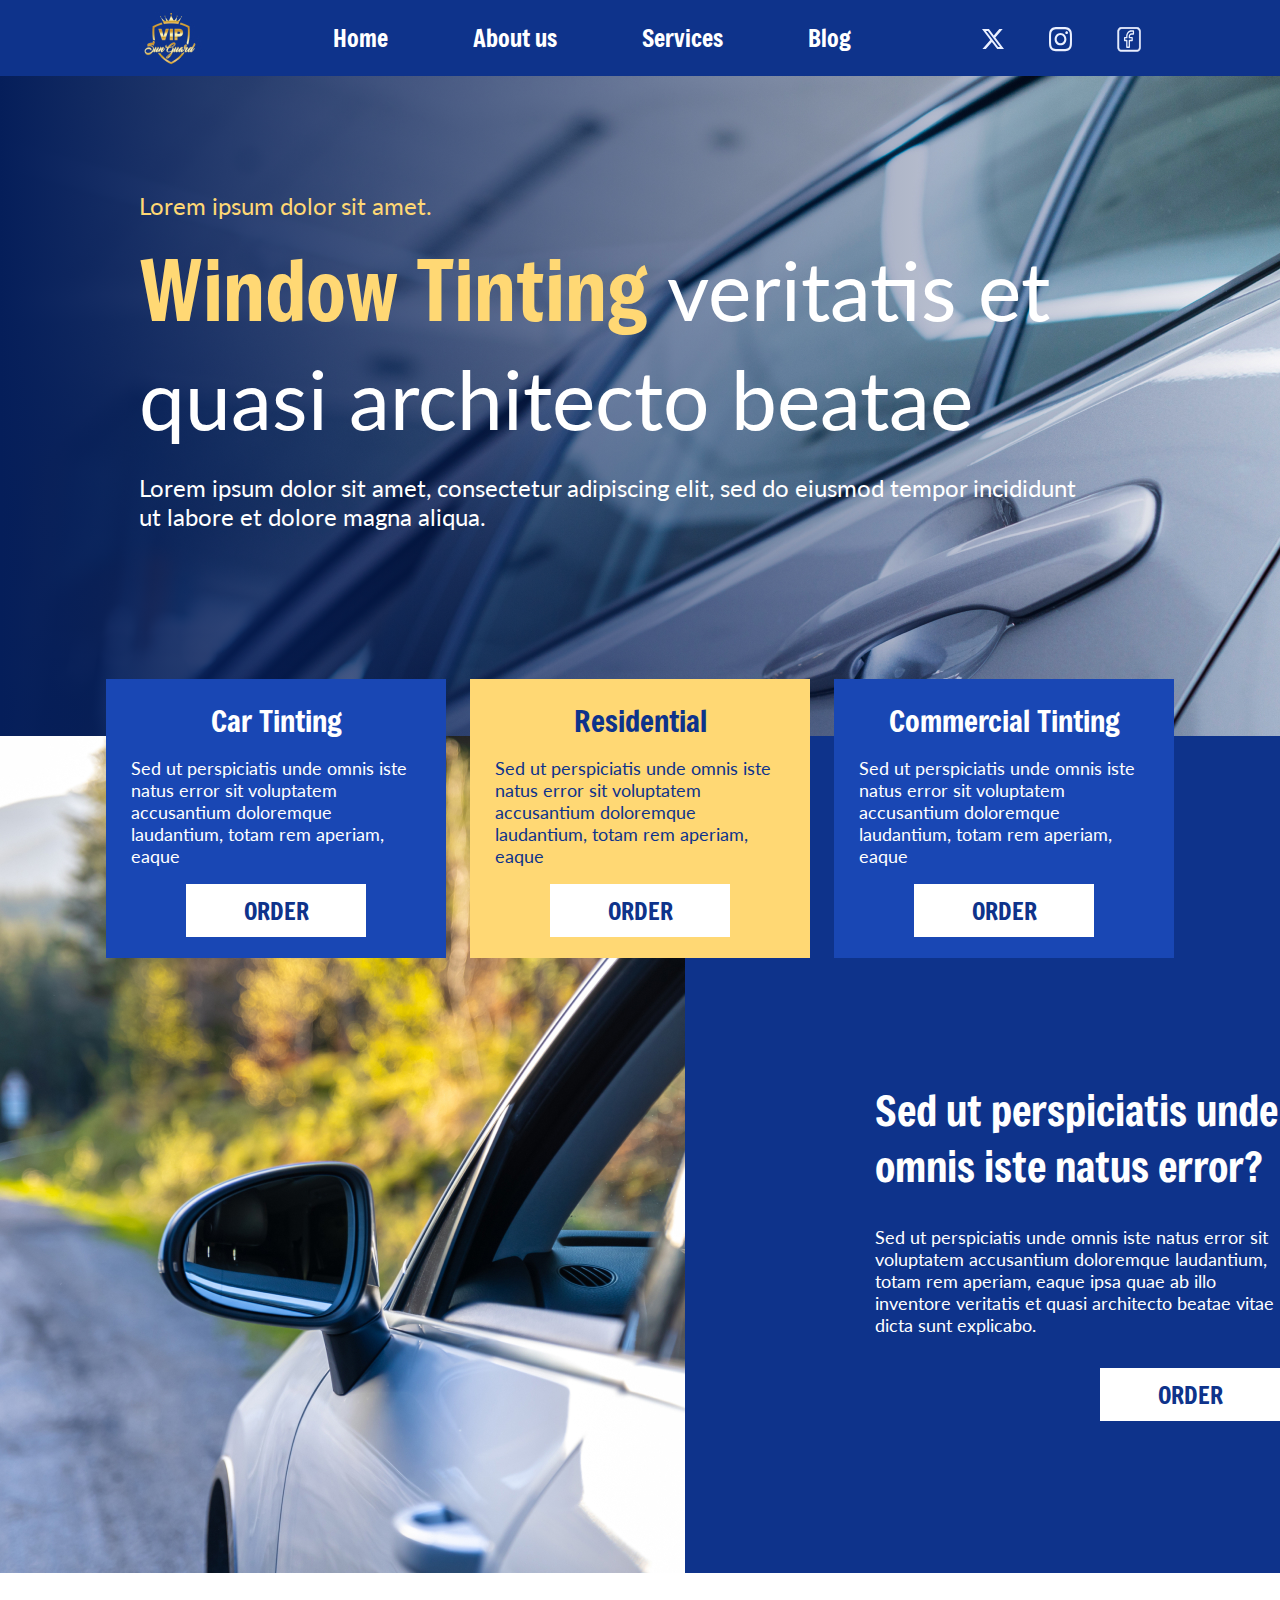
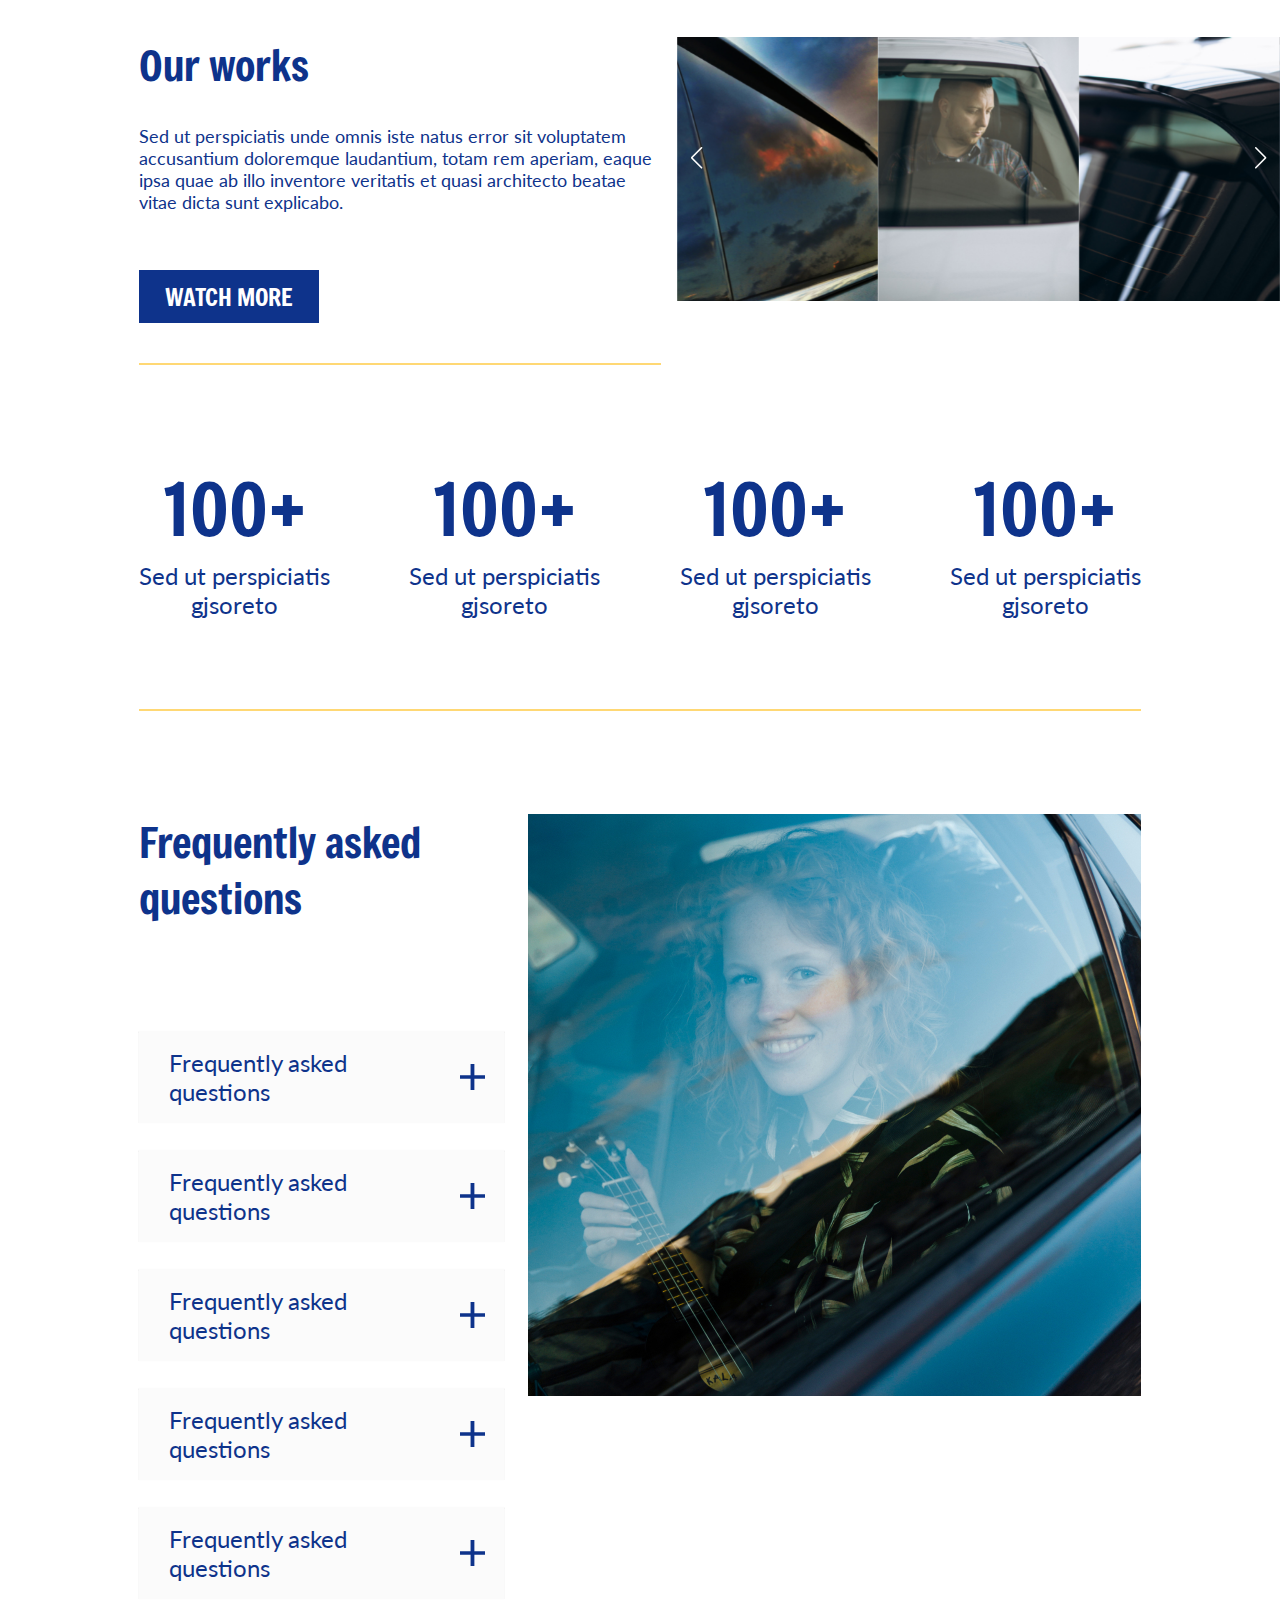
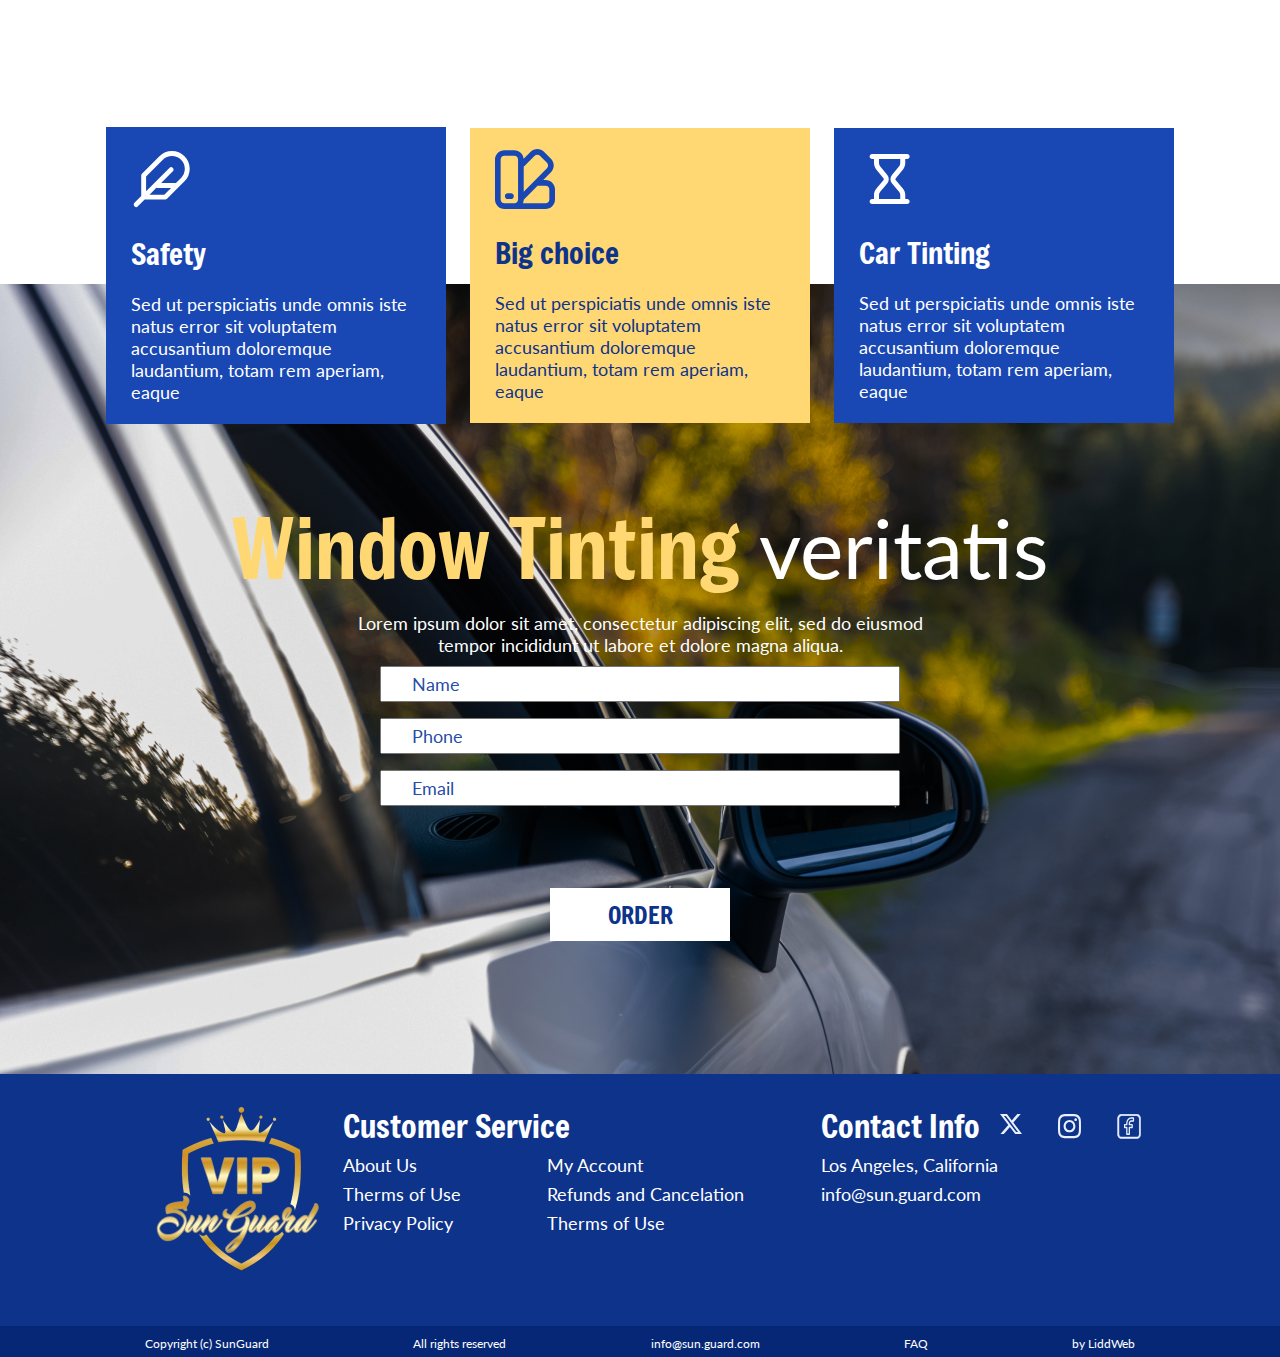
==== index.html @ aeb18380 "update project" ====
<!DOCTYPE html>
<html lang="en">

<head>
    <meta charset="UTF-8">
    <meta name="viewport" content="width=device-width, initial-scale=1.0">
    <link rel="stylesheet" href="./css/style.css">
    <link rel="preconnect" href="https://fonts.googleapis.com">
    <link rel="preconnect" href="https://fonts.gstatic.com" crossorigin>
    <link
        href="https://fonts.googleapis.com/css2?family=Freeman&family=Lato:ital,wght@0,100;0,300;0,400;0,700;0,900;1,100;1,300;1,400;1,700;1,900&display=swap"
        rel="stylesheet">
    <link rel="stylesheet" href="https://cdn.jsdelivr.net/npm/swiper@9/swiper-bundle.min.css" />
    <title>SunGuard</title>
</head>

<body>
    <header>
        <div class="container">
            <div class="header__container">
                <div class="h__left">
                    <img loading="lazy" src="./img/logo.jpg" alt="photo">
                </div>
                <nav class="h__center">
                    <ul class="header__list">
                        <li class="header__item">
                            <a href="./index.html" class="header__link">Home</a>
                        </li>
                        <li class="header__item">
                            <a href="./about-us.html" class="header__link">About us</a>
                        </li>
                        <li class="header__item">
                            <a href="./services.html" class="header__link">Services</a>
                        </li>
                        <li class="header__item">
                            <a href="./blog.html" class="header__link">Blog</a>
                        </li>
                    </ul>
                </nav>
                <div class="h__right">
                    <ul class="h__social_list">
                        <li class="h__social_item">
                            <a href="https://x.com/?lang=uk" target="_blank" rel="noopener noreferrer" class="twitter">
                                <svg xmlns="http://www.w3.org/2000/svg" width="22" height="21" viewBox="0 0 22 21"
                                    fill="none">
                                    <path
                                        d="M17.3246 0H20.6997L13.3281 8.49163L22 20.0483H15.2116L9.89092 13.0411L3.81008 20.0483H0.430248L8.31334 10.9639L0 0H6.96045L11.7649 6.40487L17.3246 0ZM16.1391 18.0146H18.0083L5.9422 1.92772H3.93438L16.1391 18.0146Z"
                                        fill="#EBF0FF" />
                                </svg>
                            </a>
                        </li>
                        <li class="h__social_item">
                            <a href="https://www.instagram.com/ " target="_blank" rel="noopener noreferrer"
                                class="instagram">
                                <svg xmlns="http://www.w3.org/2000/svg" width="23" height="25" viewBox="0 0 23 25"
                                    fill="none">
                                    <path
                                        d="M11.5026 5.91225C8.23921 5.91225 5.60697 8.69034 5.60697 12.1345C5.60697 15.5787 8.23921 18.3568 11.5026 18.3568C14.7659 18.3568 17.3982 15.5787 17.3982 12.1345C17.3982 8.69034 14.7659 5.91225 11.5026 5.91225ZM11.5026 16.1798C9.3937 16.1798 7.66966 14.3657 7.66966 12.1345C7.66966 9.90338 9.38857 8.08923 11.5026 8.08923C13.6166 8.08923 15.3355 9.90338 15.3355 12.1345C15.3355 14.3657 13.6114 16.1798 11.5026 16.1798ZM19.0144 5.65772C19.0144 6.46461 18.3987 7.10905 17.6393 7.10905C16.8748 7.10905 16.2642 6.4592 16.2642 5.65772C16.2642 4.85625 16.8799 4.2064 17.6393 4.2064C18.3987 4.2064 19.0144 4.85625 19.0144 5.65772ZM22.9192 7.13071C22.832 5.18658 22.4112 3.46449 21.0617 2.04566C19.7174 0.626831 18.0857 0.182769 16.2437 0.0852923C14.3452 -0.0284308 8.65482 -0.0284308 6.75633 0.0852923C4.91941 0.177354 3.28773 0.621415 1.93826 2.04025C0.58879 3.45908 0.173173 5.18117 0.0808143 7.12529C-0.0269381 9.12898 -0.0269381 15.1346 0.0808143 17.1383C0.168042 19.0825 0.58879 20.8046 1.93826 22.2234C3.28773 23.6422 4.91428 24.0863 6.75633 24.1838C8.65482 24.2975 14.3452 24.2975 16.2437 24.1838C18.0857 24.0917 19.7174 23.6476 21.0617 22.2234C22.4061 20.8046 22.8268 19.0825 22.9192 17.1383C23.0269 15.1346 23.0269 9.1344 22.9192 7.13071ZM20.4665 19.2882C20.0663 20.3497 19.2915 21.1674 18.2807 21.5952C16.767 22.2288 13.1753 22.0826 11.5026 22.0826C9.82984 22.0826 6.23296 22.2234 4.72443 21.5952C3.71874 21.1728 2.94395 20.3551 2.53859 19.2882C1.93826 17.6907 2.0768 13.8999 2.0768 12.1345C2.0768 10.3691 1.94339 6.57292 2.53859 4.9808C2.93882 3.91938 3.71361 3.10166 4.72443 2.67385C6.23809 2.04025 9.82984 2.18646 11.5026 2.18646C13.1753 2.18646 16.7722 2.04566 18.2807 2.67385C19.2864 3.09625 20.0612 3.91397 20.4665 4.9808C21.0669 6.57834 20.9283 10.3691 20.9283 12.1345C20.9283 13.8999 21.0669 17.6961 20.4665 19.2882Z"
                                        fill="#EBF0FF" />
                                </svg>
                            </a>
                        </li>
                        <li class="h__social_item">
                            <a href="https://www.facebook.com/?locale=uk_UA" target="_blank" rel="noopener noreferrer"
                                class="facebook">
                                <svg xmlns="http://www.w3.org/2000/svg" width="24" height="25" viewBox="0 0 24 25"
                                    fill="none">
                                    <path
                                        d="M19.6758 0.266994H4.49461C2.355 0.266994 0.614361 2.10368 0.614361 4.36133V20.3801C0.614361 22.6378 2.355 24.4745 4.49461 24.4745H19.6758C21.8154 24.4745 23.556 22.6378 23.556 20.3801V4.36133C23.556 2.10368 21.8154 0.266994 19.6758 0.266994ZM22.2065 20.3801C22.2065 21.8526 21.0713 23.0505 19.6758 23.0505H4.49461C3.09912 23.0505 1.96387 21.8526 1.96387 20.3801V4.36133C1.96387 2.88885 3.09912 1.69096 4.49461 1.69096H19.6758C21.0713 1.69096 22.2065 2.88885 22.2065 4.36133V20.3801Z"
                                        fill="#EBF0FF" />
                                    <path fill-rule="evenodd" clip-rule="evenodd"
                                        d="M0.361328 4.36133C0.361328 1.95622 2.21526 0 4.49461 0H19.6758C21.9551 0 23.8091 1.95622 23.8091 4.36133V20.3801C23.8091 22.7852 21.9551 24.7415 19.6758 24.7415H4.49461C2.21526 24.7415 0.361328 22.7852 0.361328 20.3801V4.36133ZM4.49461 0.533989C2.49475 0.533989 0.867394 2.25113 0.867394 4.36133V20.3801C0.867394 22.4903 2.49475 24.2075 4.49461 24.2075H19.6758C21.6756 24.2075 23.303 22.4903 23.303 20.3801V4.36133C23.303 2.25113 21.6756 0.533989 19.6758 0.533989H4.49461ZM4.49461 1.95796C3.23887 1.95796 2.2169 3.03631 2.2169 4.36133V20.3801C2.2169 21.7052 3.23887 22.7835 4.49461 22.7835H19.6758C20.9315 22.7835 21.9535 21.7052 21.9535 20.3801V4.36133C21.9535 3.03631 20.9315 1.95796 19.6758 1.95796H4.49461ZM1.71084 4.36133C1.71084 2.7414 2.95938 1.42397 4.49461 1.42397H19.6758C21.211 1.42397 22.4595 2.7414 22.4595 4.36133V20.3801C22.4595 22.0001 21.211 23.3175 19.6758 23.3175H4.49461C2.95938 23.3175 1.71084 22.0001 1.71084 20.3801V4.36133Z"
                                        fill="#EBF0FF" />
                                    <path
                                        d="M16.4414 3.2301H14.3785C11.5115 3.2301 9.17904 5.96468 9.17904 9.32602V9.89366H7.60026C7.2515 9.89366 6.96875 10.2252 6.96875 10.6341V13.5956C6.96875 14.0045 7.2515 14.336 7.60026 14.336H9.17904V20.2592C9.17904 20.6681 9.46179 20.9996 9.81055 20.9996H12.3366C12.6854 20.9996 12.9681 20.6681 12.9681 20.2592V14.336H15.1784C15.5272 14.336 15.8099 14.0045 15.8099 13.5956V10.6341C15.8099 10.2252 15.5272 9.89366 15.1784 9.89366H12.9681V9.32602C12.9681 8.41425 13.6008 7.67247 14.3785 7.67247H16.4414C16.7902 7.67247 17.0729 7.34097 17.0729 6.93208V3.9705C17.0729 3.5616 16.7902 3.2301 16.4414 3.2301ZM15.8099 6.19168H14.3785C12.9044 6.19168 11.7051 7.59774 11.7051 9.32602V10.6341C11.7051 11.0429 11.9878 11.3744 12.3366 11.3744H14.5469V12.8552H12.3366C11.9878 12.8552 11.7051 13.1867 11.7051 13.5956V19.5188H10.4421V13.5956C10.4421 13.1867 10.1593 12.8552 9.81055 12.8552H8.23177V11.3744H9.81055C10.1593 11.3744 10.4421 11.0429 10.4421 10.6341V9.32602C10.4421 6.78123 12.2079 4.71089 14.3785 4.71089H15.8099V6.19168Z"
                                        fill="#EBF0FF" />
                                </svg></a>
                        </li>
                    </ul>
                </div>
            </div>
        </div>
    </header>
    <main>
        <section class="hero__section">
            <div class="container">
                <div class="hero__container">
                    <p class="hero__uptitle">Lorem ipsum dolor sit amet.</p>
                    <h2 class="hero__title">Window Tinting<span> veritatis et quasi architecto beatae</span></h2>
                    <p class="hero__subtitle">Lorem ipsum dolor sit amet, consectetur adipiscing elit, sed do eiusmod
                        tempor incididunt ut labore et dolore magna
                        aliqua.</p>
                </div>
            </div>
        </section>
        <section class="services__section">
            <div class="serv__cont"><img class="serv__img" src="./img/serv__section.jpg" alt="photo" loading="lazy">
            </div>
            <div class="container">
                <div class="section__serv_container">
                    <h3 class="section__serv_title">Sed ut perspiciatis unde omnis iste natus error?</h3>
                    <p class="section__serv_subtitle">Sed ut perspiciatis unde omnis iste natus error sit voluptatem
                        accusantium doloremque laudantium, totam rem aperiam,
                        eaque ipsa quae ab illo inventore veritatis et quasi architecto beatae vitae dicta sunt
                        explicabo.</p>
                    <a href="#order" class="order__btn"><span></span>order</a>
                </div>
            </div>
            <ul class="serv__card_list">
                <li class="serv__card_item">
                    <h3 class="serv__card_title">Car Tinting</h3>
                    <p class="serv__card_subtitle">Sed ut perspiciatis unde omnis iste natus error sit voluptatem
                        accusantium doloremque laudantium, totam rem aperiam,
                        eaque</p>
                    <a href="#order" class="order__btn"><span></span>order</a>
                </li>
                <li class="serv__card_item">
                    <h3 class="serv__card_title">Residential</h3>
                    <p class="serv__card_subtitle">Sed ut perspiciatis unde omnis iste natus error sit voluptatem
                        accusantium doloremque laudantium, totam rem aperiam,
                        eaque</p>
                    <a href="#order" class="order__btn"><span></span>order</a>
                </li>
                <li class="serv__card_item">
                    <h3 class="serv__card_title">Commercial Tinting</h3>
                    <p class="serv__card_subtitle">Sed ut perspiciatis unde omnis iste natus error sit voluptatem
                        accusantium doloremque laudantium, totam rem aperiam,
                        eaque</p>
                    <a href="#order" class="order__btn"><span></span>order</a>
                </li>
            </ul>

        </section>
        <section class="our_works__section">
            <div class="our_work__cont">
                <div class="container1">
                    <h3 class="our_work__title">Our works</h3>
                    <p class="our_work__subtitle">Sed ut perspiciatis unde omnis iste natus error sit voluptatem
                        accusantium doloremque laudantium, totam rem aperiam,
                        eaque ipsa quae ab illo inventore veritatis et quasi architecto beatae vitae dicta sunt
                        explicabo.</p>
                    <a href="#">Watch more</a>
                </div>
                <div class="swiper swiper__portf">
                    <div class="swiper-wrapper swiper__wrapper_portf">
                        <div class="swiper-slide portf__slide">
                            <img loading="lazy" src="./img/works1.jpg" alt="photo">
                        </div>
                        <div class="swiper-slide portf__slide">
                            <img loading="lazy" src="./img/works2.jpg" alt="photo">
                        </div>
                        <div class="swiper-slide portf__slide">
                            <img loading="lazy" src="./img/works3.jpg" alt="photo">
                        </div>
                        <div class="swiper-slide portf__slide">
                            <img loading="lazy" src="./img/works1.jpg" alt="photo">
                        </div>
                        <div class="swiper-slide portf__slide">
                            <img loading="lazy" src="./img/works2.jpg" alt="photo">
                        </div>
                    </div>
                    <div class="swiper-button-prev portf__prev"></div>
                    <div class="swiper-button-next portf__next"></div>
                </div>
            </div>
        </section>
        <section class="total__section">
            <div class="container">
                <ul class="total__list">
                    <li class="total__item">
                        <h3 class="total__number">100+</h3>
                        <p class="total__title">Sed ut perspiciatis
                            gjsoreto</p>
                    </li>
                    <li class="total__item">
                        <h3 class="total__number">100+</h3>
                        <p class="total__title">Sed ut perspiciatis
                            gjsoreto</p>
                    </li>
                    <li class="total__item">
                        <h3 class="total__number">100+</h3>
                        <p class="total__title">Sed ut perspiciatis
                            gjsoreto</p>
                    </li>
                    <li class="total__item">
                        <h3 class="total__number">100+</h3>
                        <p class="total__title">Sed ut perspiciatis
                            gjsoreto</p>
                    </li>
                </ul>
            </div>
        </section>
        <section class="faq__section">
            <div class="container faq__cont">
                <div class="faq__left">
                    <h3 class="faq__title">
                        Frequently asked questions
                    </h3>
                    <ul class="faq__list">
                        <li class="faq__item">
                            <div class="faq__question">
                                Frequently asked questions
                                <span class="toggle-icon">
                                    <svg class="plus-icon" xmlns="http://www.w3.org/2000/svg" width="25" height="26"
                                        viewBox="0 0 25 26" fill="none">
                                        <path
                                            d="M14.3789 0V11.1915H25V14.7298H14.3789V26H10.5689V14.7298H0V11.1915H10.5689V0H14.3789Z"
                                            fill="#0E338B" />
                                    </svg>
                                    <svg class="minus-icon" xmlns="http://www.w3.org/2000/svg" width="25" height="4"
                                        viewBox="0 0 25 4" fill="none" style="display: none;">
                                        <path d="M25 0.230957H14.3789H0V3.76927H14.3789H25V0.230957Z" fill="#0E338B" />
                                    </svg>
                                </span>
                            </div>
                            <div class="faq__answer" style="display:none;">Sed ut perspiciatis unde omnis iste natus
                                error sit voluptatem accusantium doloremque laudantium, totam rem aperiam,
                                eaque. Sed ut perspiciatis unde omnis iste natus error sit voluptatem accusantium
                                doloremque laudantium, totam rem
                                aperiam, eaque</div>
                        </li>
                        <li class="faq__item">
                            <div class="faq__question">
                                Frequently asked questions
                                <span class="toggle-icon">
                                    <svg class="plus-icon" xmlns="http://www.w3.org/2000/svg" width="25" height="26"
                                        viewBox="0 0 25 26" fill="none">
                                        <path
                                            d="M14.3789 0V11.1915H25V14.7298H14.3789V26H10.5689V14.7298H0V11.1915H10.5689V0H14.3789Z"
                                            fill="#0E338B" />
                                    </svg>
                                    <svg class="minus-icon" xmlns="http://www.w3.org/2000/svg" width="25" height="4"
                                        viewBox="0 0 25 4" fill="none" style="display: none;">
                                        <path d="M25 0.230957H14.3789H0V3.76927H14.3789H25V0.230957Z" fill="#0E338B" />
                                    </svg>
                                </span>
                            </div>
                            <div class="faq__answer" style="display:none;">Sed ut perspiciatis unde omnis iste natus
                                error sit voluptatem accusantium doloremque laudantium, totam rem aperiam,
                                eaque. Sed ut perspiciatis unde omnis iste natus error sit voluptatem accusantium
                                doloremque laudantium, totam rem
                                aperiam, eaque</div>
                        </li>
                        <li class="faq__item">
                            <div class="faq__question">
                                Frequently asked questions
                                <span class="toggle-icon">
                                    <svg class="plus-icon" xmlns="http://www.w3.org/2000/svg" width="25" height="26"
                                        viewBox="0 0 25 26" fill="none">
                                        <path
                                            d="M14.3789 0V11.1915H25V14.7298H14.3789V26H10.5689V14.7298H0V11.1915H10.5689V0H14.3789Z"
                                            fill="#0E338B" />
                                    </svg>
                                    <svg class="minus-icon" xmlns="http://www.w3.org/2000/svg" width="25" height="4"
                                        viewBox="0 0 25 4" fill="none" style="display: none;">
                                        <path d="M25 0.230957H14.3789H0V3.76927H14.3789H25V0.230957Z" fill="#0E338B" />
                                    </svg>
                                </span>
                            </div>
                            <div class="faq__answer" style="display:none;">Sed ut perspiciatis unde omnis iste natus
                                error sit voluptatem
                                accusantium doloremque laudantium, totam rem aperiam,
                                eaque. Sed ut perspiciatis unde omnis iste natus error sit voluptatem accusantium
                                doloremque laudantium, totam
                                rem
                                aperiam, eaque</div>
                        </li>
                        <li class="faq__item">
                            <div class="faq__question">
                                Frequently asked questions
                                <span class="toggle-icon">
                                    <svg class="plus-icon" xmlns="http://www.w3.org/2000/svg" width="25" height="26"
                                        viewBox="0 0 25 26" fill="none">
                                        <path
                                            d="M14.3789 0V11.1915H25V14.7298H14.3789V26H10.5689V14.7298H0V11.1915H10.5689V0H14.3789Z"
                                            fill="#0E338B" />
                                    </svg>
                                    <svg class="minus-icon" xmlns="http://www.w3.org/2000/svg" width="25" height="4"
                                        viewBox="0 0 25 4" fill="none" style="display: none;">
                                        <path d="M25 0.230957H14.3789H0V3.76927H14.3789H25V0.230957Z" fill="#0E338B" />
                                    </svg>
                                </span>
                            </div>
                            <div class="faq__answer" style="display:none;">Sed ut perspiciatis unde omnis iste natus
                                error sit voluptatem
                                accusantium doloremque laudantium, totam rem aperiam,
                                eaque. Sed ut perspiciatis unde omnis iste natus error sit voluptatem accusantium
                                doloremque laudantium, totam
                                rem
                                aperiam, eaque</div>
                        </li>
                        <li class="faq__item">
                            <div class="faq__question">
                                Frequently asked questions
                                <span class="toggle-icon">
                                    <svg class="plus-icon" xmlns="http://www.w3.org/2000/svg" width="25" height="26"
                                        viewBox="0 0 25 26" fill="none">
                                        <path
                                            d="M14.3789 0V11.1915H25V14.7298H14.3789V26H10.5689V14.7298H0V11.1915H10.5689V0H14.3789Z"
                                            fill="#0E338B" />
                                    </svg>
                                    <svg class="minus-icon" xmlns="http://www.w3.org/2000/svg" width="25" height="4"
                                        viewBox="0 0 25 4" fill="none" style="display: none;">
                                        <path d="M25 0.230957H14.3789H0V3.76927H14.3789H25V0.230957Z" fill="#0E338B" />
                                    </svg>
                                </span>
                            </div>
                            <div class="faq__answer" style="display:none;">Sed ut perspiciatis unde omnis iste natus
                                error sit voluptatem
                                accusantium doloremque laudantium, totam rem aperiam,
                                eaque. Sed ut perspiciatis unde omnis iste natus error sit voluptatem accusantium
                                doloremque laudantium, totam
                                rem
                                aperiam, eaque</div>
                        </li>
                    </ul>
                </div>
                <div class="faq__right">
                    <img loading="lazy" src="./img/faq-image.jpg" alt="photo">
                </div>
            </div>
        </section>
        <section class="order__section" id="order">
            <div class="container">
                <div class="order__container">
                    <h3 class="order__title">Window Tinting<span> veritatis</span></h3>
                    <p class="order__subtitle">Lorem ipsum dolor sit amet, consectetur adipiscing elit, sed do eiusmod
                        tempor incididunt ut labore et dolore magna
                        aliqua.</p>
                    <form action="" class="order__form" id="oder__form">
                        <input placeholder="Name" type="text" id="name" name="name" class="order__form-input" required>
                        <input placeholder="Phone" type="tel" id="phone" name="phone" class="order__form-input"
                            required>
                        <input placeholder="Email" type="email" id="email" name="email" class="order__form-input"
                            required>
                        <button type="submit" class="order__form-button order__btn">Order</button>
                    </form>
                </div>
            </div>
            <div class="order__section_card">
                <ul class="order__list">
                    <li class="order__item">
                        <svg xmlns="http://www.w3.org/2000/svg" width="61" height="62" viewBox="0 0 61 62" fill="none">
                            <path fill-rule="evenodd" clip-rule="evenodd"
                                d="M27.7095 7.55957C35.0243 0.244762 46.8839 0.244765 54.1987 7.55957C61.5135 14.8744 61.5135 26.734 54.1987 34.0488L36.7241 51.5234C36.0805 52.1671 35.2074 52.5287 34.2971 52.5287L14.0836 52.5287L7.59984 59.0125C6.25943 60.3529 4.0862 60.3529 2.74579 59.0125C1.40538 57.6721 1.40538 55.4989 2.74579 54.1585L9.22959 47.6747L9.22958 27.4612C9.22958 26.5509 9.5912 25.6778 10.2349 25.0342L27.7095 7.55957ZM20.9483 45.664L32.8754 45.664L37.6605 40.879L25.9759 40.879C25.897 40.879 25.8188 40.8763 25.7413 40.8711L20.9483 45.664ZM32.598 34.0143L42.549 24.0633C43.8894 22.7229 43.8894 20.5497 42.549 19.2093C41.2086 17.8689 39.0354 17.8689 37.695 19.2093L16.0943 40.81L16.0943 28.8829L32.5635 12.4136C37.1975 7.77963 44.7107 7.77963 49.3447 12.4136C53.9787 17.0476 53.9787 24.5608 49.3447 29.1948L44.5172 34.0222C44.4397 34.017 44.3615 34.0143 44.2826 34.0143L32.598 34.0143Z"
                                fill="white" stroke="#1947B4" stroke-width="2" stroke-linecap="round" />
                        </svg>
                        <h4 class="order__item_title">Safety</h4>
                        <p class="order__item_subtitle">Sed ut perspiciatis unde omnis iste natus error sit voluptatem
                            accusantium doloremque laudantium, totam rem aperiam,
                            eaque</p>
                    </li>
                    <li class="order__item">
                        <svg xmlns="http://www.w3.org/2000/svg" width="60" height="60" viewBox="0 0 60 60" fill="none">
                            <path fill-rule="evenodd" clip-rule="evenodd"
                                d="M35.6526 2.78158C39.3301 -0.927187 45.2925 -0.927196 48.97 2.78157L55.9562 9.82715C59.6337 13.5359 59.6337 19.549 55.9562 23.2578L48.2373 31.0423H50.5832C55.784 31.0423 60 35.2942 60 40.5392V50.5031C60 55.7481 55.784 60 50.5832 60H9.41681C4.21605 60 0 55.7481 0 50.5031V10.6473C0 5.40233 4.21605 1.15043 9.41681 1.15043H19.2967C24.2196 1.15043 28.2602 4.9601 28.6779 9.81558L35.6526 2.78158ZM28.7136 17.6033V42.659L51.9537 19.2212C53.4207 17.7418 53.4207 15.3431 51.9537 13.8637L44.9675 6.8181C43.5005 5.33865 41.1221 5.33865 39.6551 6.81811L29.5313 17.0281C29.2872 17.2742 29.0097 17.4659 28.7136 17.6033ZM28.7108 50.7348C28.6808 51.9968 28.4068 53.1977 27.9345 54.2915H50.5832C52.6578 54.2915 54.3396 52.5954 54.3396 50.5031V40.5392C54.3396 38.4469 52.6578 36.7508 50.5832 36.7508H42.5769L28.7108 50.7348ZM19.2967 54.2915C21.3714 54.2915 23.0532 52.5954 23.0532 50.5031V10.6473C23.0532 8.55505 21.3714 6.85894 19.2967 6.85894H9.41681C7.34219 6.85894 5.66038 8.55505 5.66038 10.6473V50.5031C5.66038 52.5954 7.34219 54.2915 9.41681 54.2915H19.2967ZM9.87993 47.1818C9.87993 45.6054 11.147 44.3275 12.7101 44.3275H16.0034C17.5665 44.3275 18.8336 45.6054 18.8336 47.1818C18.8336 48.7582 17.5665 50.0361 16.0034 50.0361H12.7101C11.147 50.0361 9.87993 48.7582 9.87993 47.1818Z"
                                fill="#1947B4" />
                        </svg>
                        <h4 class="order__item_title">Big choice</h4>
                        <p class="order__item_subtitle">Sed ut perspiciatis unde omnis iste natus error sit voluptatem
                            accusantium doloremque laudantium, totam rem aperiam,
                            eaque</p>
                    </li>
                    <li class="order__item">
                        <svg xmlns="http://www.w3.org/2000/svg" width="60" height="60" viewBox="0 0 60 60" fill="none">
                            <path fill-rule="evenodd" clip-rule="evenodd"
                                d="M10.625 7.5C10.625 6.11929 11.7443 5 13.125 5H48.125C49.5057 5 50.625 6.11929 50.625 7.5C50.625 8.88071 49.5057 10 48.125 10H46.25V14.1181C46.25 16.4187 45.4567 18.649 44.0039 20.4329L36.8162 29.2586C36.3095 29.8808 36.3195 30.7357 36.8461 31.3482L43.8332 39.476C45.3925 41.29 46.25 43.6028 46.25 45.9949V50H48.125C49.5057 50 50.625 51.1193 50.625 52.5C50.625 53.8807 49.5057 55 48.125 55H13.125C11.7443 55 10.625 53.8807 10.625 52.5C10.625 51.1193 11.7443 50 13.125 50H15V45.9949C15 43.6028 15.8575 41.29 17.4168 39.476L24.4039 31.3482C24.9305 30.7357 24.9405 29.8808 24.4338 29.2586L17.2461 20.4329C15.7933 18.649 15 16.4187 15 14.1181V10H13.125C11.7443 10 10.625 8.88071 10.625 7.5ZM20 10V14.1181C20 15.2684 20.3966 16.3835 21.123 17.2755L28.3108 26.1012C30.3486 28.6035 30.2982 32.1616 28.1955 34.6076L21.2084 42.7354C20.4287 43.6424 20 44.7988 20 45.9949V50H41.25V45.9949C41.25 44.7988 40.8213 43.6424 40.0416 42.7354L33.0545 34.6076C30.9518 32.1616 30.9014 28.6035 32.9392 26.1012L40.127 17.2755C40.8534 16.3835 41.25 15.2684 41.25 14.1181V10H20Z"
                                fill="white" />
                        </svg>
                        <h4 class="order__item_title">Car Tinting</h4>
                        <p class="order__item_subtitle">Sed ut perspiciatis unde omnis iste natus error sit voluptatem
                            accusantium doloremque laudantium, totam rem aperiam,
                            eaque</p>
                    </li>
                </ul>
            </div>
        </section>
    </main>
    <footer>
        <div class="footer__top">
            <div class="container">
                <div class="footer__container">
                    <div class="f__left">
                        <img loading="lazy" src="./img/logo_f.png" alt="photo">
                    </div>
                    <div class="f__center">
                        <div class="f__center_left">
                            <h3>Customer Service</h3>
                            <ul class="center__left-list">
                                <li class="center__left_item">
                                    <a href="./about-us.html">About Us</a>
                                </li>
                                <li class="center__left_item">
                                    <a href="#">My Account</a>
                                </li>
                                <li class="center__left_item">
                                    <a href="#">Therms of Use</a>
                                </li>
                                <li class="center__left_item">
                                    <a href="#">Refunds and Cancelation</a>
                                </li>
                                <li class="center__left_item">
                                    <a href="#">Privacy Policy</a>
                                </li>
                                <li class="center__left_item">
                                    <a href="#">Therms of Use</a>
                                </li>
                            </ul>
                        </div>
                        <div class="f__center_right">
                            <h3>Contact Info</h3>
                            <a href="https://maps.app.goo.gl/dixNuz5dcybtsiDQ9">Los Angeles, California</a>
                            <a href="mailto:info@sun.guard.com">info@sun.guard.com</a>
                        </div>
                    </div>
                    <div class="f__right">
                        <ul class="f__social_list">
                            <li class="f__social_item">
                                <a href="https://x.com/?lang=uk" target="_blank" rel="noopener noreferrer"
                                    class="twitter">
                                    <svg xmlns="http://www.w3.org/2000/svg" width="22" height="21" viewBox="0 0 22 21"
                                        fill="none">
                                        <path
                                            d="M17.3246 0H20.6997L13.3281 8.49163L22 20.0483H15.2116L9.89092 13.0411L3.81008 20.0483H0.430248L8.31334 10.9639L0 0H6.96045L11.7649 6.40487L17.3246 0ZM16.1391 18.0146H18.0083L5.9422 1.92772H3.93438L16.1391 18.0146Z"
                                            fill="#EBF0FF" />
                                    </svg>
                                </a>
                            </li>
                            <li class="f__social_item">
                                <a href="https://www.instagram.com/ " target="_blank" rel="noopener noreferrer"
                                    class="instagram">
                                    <svg xmlns="http://www.w3.org/2000/svg" width="23" height="25" viewBox="0 0 23 25"
                                        fill="none">
                                        <path
                                            d="M11.5026 5.91225C8.23921 5.91225 5.60697 8.69034 5.60697 12.1345C5.60697 15.5787 8.23921 18.3568 11.5026 18.3568C14.7659 18.3568 17.3982 15.5787 17.3982 12.1345C17.3982 8.69034 14.7659 5.91225 11.5026 5.91225ZM11.5026 16.1798C9.3937 16.1798 7.66966 14.3657 7.66966 12.1345C7.66966 9.90338 9.38857 8.08923 11.5026 8.08923C13.6166 8.08923 15.3355 9.90338 15.3355 12.1345C15.3355 14.3657 13.6114 16.1798 11.5026 16.1798ZM19.0144 5.65772C19.0144 6.46461 18.3987 7.10905 17.6393 7.10905C16.8748 7.10905 16.2642 6.4592 16.2642 5.65772C16.2642 4.85625 16.8799 4.2064 17.6393 4.2064C18.3987 4.2064 19.0144 4.85625 19.0144 5.65772ZM22.9192 7.13071C22.832 5.18658 22.4112 3.46449 21.0617 2.04566C19.7174 0.626831 18.0857 0.182769 16.2437 0.0852923C14.3452 -0.0284308 8.65482 -0.0284308 6.75633 0.0852923C4.91941 0.177354 3.28773 0.621415 1.93826 2.04025C0.58879 3.45908 0.173173 5.18117 0.0808143 7.12529C-0.0269381 9.12898 -0.0269381 15.1346 0.0808143 17.1383C0.168042 19.0825 0.58879 20.8046 1.93826 22.2234C3.28773 23.6422 4.91428 24.0863 6.75633 24.1838C8.65482 24.2975 14.3452 24.2975 16.2437 24.1838C18.0857 24.0917 19.7174 23.6476 21.0617 22.2234C22.4061 20.8046 22.8268 19.0825 22.9192 17.1383C23.0269 15.1346 23.0269 9.1344 22.9192 7.13071ZM20.4665 19.2882C20.0663 20.3497 19.2915 21.1674 18.2807 21.5952C16.767 22.2288 13.1753 22.0826 11.5026 22.0826C9.82984 22.0826 6.23296 22.2234 4.72443 21.5952C3.71874 21.1728 2.94395 20.3551 2.53859 19.2882C1.93826 17.6907 2.0768 13.8999 2.0768 12.1345C2.0768 10.3691 1.94339 6.57292 2.53859 4.9808C2.93882 3.91938 3.71361 3.10166 4.72443 2.67385C6.23809 2.04025 9.82984 2.18646 11.5026 2.18646C13.1753 2.18646 16.7722 2.04566 18.2807 2.67385C19.2864 3.09625 20.0612 3.91397 20.4665 4.9808C21.0669 6.57834 20.9283 10.3691 20.9283 12.1345C20.9283 13.8999 21.0669 17.6961 20.4665 19.2882Z"
                                            fill="#EBF0FF" />
                                    </svg>
                                </a>
                            </li>
                            <li class="f__social_item">
                                <a href="https://www.facebook.com/?locale=uk_UA" target="_blank"
                                    rel="noopener noreferrer" class="facebook">
                                    <svg xmlns="http://www.w3.org/2000/svg" width="24" height="25" viewBox="0 0 24 25"
                                        fill="none">
                                        <path
                                            d="M19.6758 0.266994H4.49461C2.355 0.266994 0.614361 2.10368 0.614361 4.36133V20.3801C0.614361 22.6378 2.355 24.4745 4.49461 24.4745H19.6758C21.8154 24.4745 23.556 22.6378 23.556 20.3801V4.36133C23.556 2.10368 21.8154 0.266994 19.6758 0.266994ZM22.2065 20.3801C22.2065 21.8526 21.0713 23.0505 19.6758 23.0505H4.49461C3.09912 23.0505 1.96387 21.8526 1.96387 20.3801V4.36133C1.96387 2.88885 3.09912 1.69096 4.49461 1.69096H19.6758C21.0713 1.69096 22.2065 2.88885 22.2065 4.36133V20.3801Z"
                                            fill="#EBF0FF" />
                                        <path fill-rule="evenodd" clip-rule="evenodd"
                                            d="M0.361328 4.36133C0.361328 1.95622 2.21526 0 4.49461 0H19.6758C21.9551 0 23.8091 1.95622 23.8091 4.36133V20.3801C23.8091 22.7852 21.9551 24.7415 19.6758 24.7415H4.49461C2.21526 24.7415 0.361328 22.7852 0.361328 20.3801V4.36133ZM4.49461 0.533989C2.49475 0.533989 0.867394 2.25113 0.867394 4.36133V20.3801C0.867394 22.4903 2.49475 24.2075 4.49461 24.2075H19.6758C21.6756 24.2075 23.303 22.4903 23.303 20.3801V4.36133C23.303 2.25113 21.6756 0.533989 19.6758 0.533989H4.49461ZM4.49461 1.95796C3.23887 1.95796 2.2169 3.03631 2.2169 4.36133V20.3801C2.2169 21.7052 3.23887 22.7835 4.49461 22.7835H19.6758C20.9315 22.7835 21.9535 21.7052 21.9535 20.3801V4.36133C21.9535 3.03631 20.9315 1.95796 19.6758 1.95796H4.49461ZM1.71084 4.36133C1.71084 2.7414 2.95938 1.42397 4.49461 1.42397H19.6758C21.211 1.42397 22.4595 2.7414 22.4595 4.36133V20.3801C22.4595 22.0001 21.211 23.3175 19.6758 23.3175H4.49461C2.95938 23.3175 1.71084 22.0001 1.71084 20.3801V4.36133Z"
                                            fill="#EBF0FF" />
                                        <path
                                            d="M16.4414 3.2301H14.3785C11.5115 3.2301 9.17904 5.96468 9.17904 9.32602V9.89366H7.60026C7.2515 9.89366 6.96875 10.2252 6.96875 10.6341V13.5956C6.96875 14.0045 7.2515 14.336 7.60026 14.336H9.17904V20.2592C9.17904 20.6681 9.46179 20.9996 9.81055 20.9996H12.3366C12.6854 20.9996 12.9681 20.6681 12.9681 20.2592V14.336H15.1784C15.5272 14.336 15.8099 14.0045 15.8099 13.5956V10.6341C15.8099 10.2252 15.5272 9.89366 15.1784 9.89366H12.9681V9.32602C12.9681 8.41425 13.6008 7.67247 14.3785 7.67247H16.4414C16.7902 7.67247 17.0729 7.34097 17.0729 6.93208V3.9705C17.0729 3.5616 16.7902 3.2301 16.4414 3.2301ZM15.8099 6.19168H14.3785C12.9044 6.19168 11.7051 7.59774 11.7051 9.32602V10.6341C11.7051 11.0429 11.9878 11.3744 12.3366 11.3744H14.5469V12.8552H12.3366C11.9878 12.8552 11.7051 13.1867 11.7051 13.5956V19.5188H10.4421V13.5956C10.4421 13.1867 10.1593 12.8552 9.81055 12.8552H8.23177V11.3744H9.81055C10.1593 11.3744 10.4421 11.0429 10.4421 10.6341V9.32602C10.4421 6.78123 12.2079 4.71089 14.3785 4.71089H15.8099V6.19168Z"
                                            fill="#EBF0FF" />
                                    </svg></a>
                            </li>
                        </ul>
                    </div>
                </div>
            </div>
        </div>
        <div class="footer__botom">
            <div class="container">
                <ul class="footer__private_list">
                    <li class="footer__private_item">
                        <a href="">Copyright (c) SunGuard</a>
                    </li>
                    <li class="footer__private_item">
                        <a href="">All rights reserved</a>
                    </li>
                    <li class="footer__private_item">
                        <a href="">info@sun.guard.com</a>
                    </li>
                    <li class="footer__private_item">
                        <a href="">FAQ</a>
                    </li>
                    <li class="footer__private_item">
                        <a href="">by LiddWeb</a>
                    </li>
                </ul>
            </div>
        </div>
    </footer>
    <script src="https://ajax.googleapis.com/ajax/libs/jquery/3.5.1/jquery.min.js"></script>
    <script src="https://cdn.jsdelivr.net/npm/swiper@11/swiper-bundle.min.js"></script>
    <script src="./js/index.js"></script>
</body>

</html>
---- css/style.css ----
* {
  padding: 0;
  margin: 0;
  box-sizing: border-box;
  text-decoration: none;
  list-style: none;
  font-family: "Lato", sans-serif;
  word-wrap: break-word;
}

:root {
  --trans: all 0.35s ease-in-out;
}

body {
  zoom: 1.2;
  background: #fff;
}

@media (min-width: 2200px) {
  body {
    zoom: 1.45;
  }
}
@media (min-width: 2560px) {
  body {
    zoom: 1.6;
  }
}
@media (max-width: 1600px) {
  body {
    zoom: 1;
  }
}
.container {
  width: 100%;
  max-width: 1528px;
  margin: 0 auto;
  padding: 0 139px;
}

html {
  scroll-behavior: smooth;
}

header {
  background: #0e338b;
}

.header__container {
  display: flex;
  align-items: center;
  height: 76px;
  padding: 12px 0px;
  justify-content: space-between;
}

.h__left {
  width: 63px;
  height: 53px;
}
.h__left img {
  width: 100%;
  height: 100%;
}

.header__list {
  display: flex;
  align-items: center;
  gap: 85px;
}

.header__link {
  color: #fff;
  font-family: "Freeman", sans-serif;
  font-size: 24px;
  font-style: normal;
  font-weight: 400;
  line-height: normal;
  transition: var(--trans);
}
.header__link:hover {
  color: #ffd874;
}

.h__social_list {
  display: flex;
  align-items: center;
  gap: 45px;
  transform: translateY(3px);
}

.h__social_item a svg path {
  transition: var(--trans);
}

.twitter:hover svg path {
  fill: #ffd874;
}

.instagram:hover svg path {
  fill: #ffd874;
}

.facebook:hover svg path {
  fill: #ffd874;
}

.hero__section {
  height: 660px;
  background-image: url(../img/hero__section.jpg);
  background-repeat: no-repeat;
  background-size: cover;
  position: relative;
}

.hero__section::before {
  content: "";
  position: absolute;
  top: 0;
  left: 0;
  width: 100%;
  height: 100%;
  background: linear-gradient(270deg, rgba(10, 64, 192, 0) 0%, #051e5a 100%);
  z-index: 1;
}

.hero__container {
  padding-top: 115px;
  width: 100%;
  max-width: 960px;
  position: relative;
  z-index: 2;
}

.hero__uptitle {
  color: #ffd874;
  font-family: "Lato", sans-serif;
  font-size: 24px;
  font-style: normal;
  font-weight: 400;
  line-height: normal;
  margin-bottom: 15px;
}

.hero__title {
  color: #ffd874;
  font-family: "Freeman";
  font-size: 82px;
  font-style: normal;
  font-weight: 400;
  line-height: normal;
}
.hero__title span {
  color: #fff;
}

.hero__subtitle {
  margin-top: 20px;
  color: #fff;
  font-family: "Lato", sans-serif;
  font-size: 24px;
  font-style: normal;
  font-weight: 400;
  line-height: normal;
}

.services__section {
  background-color: #0e338b;
  position: relative;
  display: flex;
  justify-content: space-between;
}
.services__section .container {
  padding-left: 190px;
  padding-right: 0px;
}

.section__serv_container {
  width: 100%;
  max-width: 430px;
  padding-top: 346px;
}
.section__serv_container a {
  margin-top: 32px;
  margin-right: 0px;
}

.serv__img {
  display: block;
  width: 685px;
}

.section__serv_title {
  color: #fff;
  font-family: "Freeman";
  font-size: 42px;
  font-style: normal;
  font-weight: 400;
  line-height: normal;
  margin-bottom: 32px;
}

.section__serv_subtitle {
  color: #fff;
  font-family: "Lato";
  font-size: 18px;
  font-style: normal;
  font-weight: 400;
  line-height: normal;
  width: 100%;
  max-width: 430px;
}

.serv__card_list {
  position: absolute;
  display: flex;
  align-items: center;
  gap: 24px;
  justify-content: center;
  top: -57px;
  left: 50%;
  transform: translateX(-50%);
  z-index: 5;
}

.serv__card_item {
  padding: 21px 25px;
  background-color: #1947b4;
  width: 340px;
}
.serv__card_item:nth-child(2) {
  background-color: #ffd874;
}
.serv__card_item:nth-child(2) .serv__card_title {
  color: #0e338b;
}
.serv__card_item:nth-child(2) .serv__card_subtitle {
  color: #0e338b;
}

.serv__card_title {
  color: #fff;
  text-align: center;
  font-family: "Freeman";
  font-size: 30px;
  font-style: normal;
  font-weight: 400;
  line-height: normal;
}

.serv__card_subtitle {
  color: #fff;
  font-family: "Lato";
  font-size: 18px;
  font-style: normal;
  font-weight: 400;
  line-height: normal;
  margin-top: 17px;
  margin-bottom: 17px;
}

.order__btn {
  color: #0e338b;
  text-align: center;
  font-family: "Freeman";
  font-size: 24px;
  font-style: normal;
  font-weight: 400;
  line-height: normal;
  text-transform: uppercase;
  display: flex;
  justify-content: center;
  align-items: center;
  background-color: #fff;
  width: 180px;
  height: 53px;
  margin-right: auto;
  margin-left: auto;
  transition: var(--trans);
  position: relative;
}

.container1 {
  width: 100%;
  max-width: 685px;
  padding-left: 139px;
  margin-top: 64px;
  position: relative;
}
.container1 a {
  color: #fff;
  text-align: center;
  font-family: "Freeman";
  font-size: 24px;
  font-style: normal;
  font-weight: 400;
  line-height: normal;
  text-transform: uppercase;
  display: flex;
  justify-content: center;
  align-items: center;
  background-color: #0e338b;
  width: 180px;
  height: 53px;
  transition: var(--trans);
  position: absolute;
  bottom: 42px;
}

.our_work__cont {
  display: flex;
  align-items: center;
}

.our_work__title {
  color: #0e338b;
  font-family: "Freeman";
  font-size: 42px;
  font-style: normal;
  font-weight: 400;
  line-height: normal;
  margin-bottom: 32px;
}

.our_work__subtitle {
  color: #0e338b;
  font-family: "Lato";
  font-size: 18px;
  font-style: normal;
  font-weight: 400;
  width: 100%;
  max-width: 522px;
  line-height: normal;
  border-bottom: 2px solid #ffd874;
  padding-bottom: 150px;
}

.swiper__portf {
  width: 100%;
  margin: 0 !important;
}

.portf__slide img {
  display: block;
  width: 100%;
}

.portf__prev {
  color: #fff !important;
  height: 22px !important;
  width: 9px !important;
  left: 15px !important;
}
.portf__prev::after {
  font-size: 22px !important;
}

.portf__next {
  color: #fff !important;
  height: 22px !important;
  width: 9px !important;
  right: 15px !important;
}
.portf__next::after {
  font-size: 22px !important;
}

.total__section {
  padding-top: 95px;
}

.total__list {
  display: flex;
  align-items: center;
  justify-content: space-between;
  border-bottom: 2px solid #ffd874;
  padding-bottom: 90px;
}

.total__item {
  text-align: center;
  width: 100%;
  max-width: 191px;
}

.total__number {
  color: #0e338b;
  font-family: "Freeman";
  font-size: 72px;
  font-style: normal;
  font-weight: 400;
  line-height: normal;
  text-align: center;
  margin-bottom: 5px;
}

.total__title {
  color: #0e338b;
  text-align: center;
  font-family: "Lato";
  font-size: 24px;
  font-style: normal;
  font-weight: 400;
  line-height: normal;
}

.faq__question {
  cursor: pointer;
  display: flex;
  justify-content: space-between;
  align-items: center;
  width: 100%;
  padding: 17px 19px 17px 30px;
  background: #fbfbfb;
  box-shadow: 0px 0.25px 1px 0px rgba(0, 0, 0, 0.2), 0px 0.25px 1px 0px rgba(0, 0, 0, 0.1);
  color: #0e338b;
  font-family: "Lato";
  font-size: 24px;
  font-style: normal;
  font-weight: 400;
  line-height: normal;
}

.toggle-icon {
  display: flex;
  align-items: center;
  margin-left: 10px;
}

.faq__section {
  padding-top: 103px;
  padding-bottom: 285px;
}

.faq__cont {
  display: flex;
  justify-content: space-between;
  gap: 24px;
}

.faq__left {
  width: 100%;
}

.faq__title {
  color: #0e338b;
  font-family: "Freeman";
  font-size: 42px;
  font-style: normal;
  font-weight: 400;
  line-height: normal;
  margin-bottom: 105px;
}

.faq__list {
  display: flex;
  flex-direction: column;
  gap: 27px;
}

.faq__answer {
  background: #fbfbfb;
  box-shadow: 0px 0.25px 1px 0px rgba(0, 0, 0, 0.2), 0px 0.25px 1px 0px rgba(0, 0, 0, 0.1);
  color: #0e338b;
  font-family: "Lato";
  font-size: 18px;
  font-style: normal;
  font-weight: 400;
  line-height: normal;
  padding: 24px 30px;
}

.order__section {
  height: 790px;
  background-image: url(../img/order_sect.jpg);
  background-repeat: no-repeat;
  background-size: cover;
  position: relative;
}

.order__container {
  display: flex;
  justify-content: center;
  padding-top: 209px;
  flex-direction: column;
  margin-right: auto;
  margin-left: auto;
  width: 100%;
  max-width: 830px;
}

.order__title {
  color: #ffd874;
  text-align: center;
  font-family: "Freeman";
  font-size: 82px;
  font-style: normal;
  font-weight: 400;
  line-height: normal;
}
.order__title span {
  color: #fff;
}

.order__subtitle {
  color: #fff;
  text-align: center;
  font-family: "Lato";
  font-size: 18px;
  font-style: normal;
  font-weight: 400;
  line-height: normal;
  width: 100%;
  max-width: 570px;
  margin-right: auto;
  margin-left: auto;
  margin-top: 10px;
  margin-bottom: 10px;
}

.order__form {
  display: flex;
  flex-direction: column;
  width: 100%;
  max-width: 520px;
  gap: 16px;
  margin-right: auto;
  margin-left: auto;
}

.order__form-input {
  height: 36px;
  color: #0e338b;
  font-family: "Lato";
  font-size: 18px;
  font-style: normal;
  font-weight: 400;
  line-height: normal;
  padding: 7px 30px;
  outline: none;
  transition: var(--trans);
}
.order__form-input:focus {
  border: 2px solid #ffd874;
}
.order__form-input::placeholder {
  color: rgba(16, 59, 158, 0.9333333333);
  font-family: "Lato";
  font-size: 18px;
  font-style: normal;
  font-weight: 400;
  line-height: normal;
}

.order__form-button {
  cursor: pointer;
  margin-top: 66px;
  border: none;
}

.order__list {
  position: absolute;
  display: flex;
  align-items: center;
  gap: 24px;
  justify-content: center;
  top: -157px;
  left: 50%;
  transform: translateX(-50%);
  z-index: 5;
}

.order__item {
  padding: 21px 25px;
  background-color: #1947b4;
  width: 340px;
}
.order__item:nth-child(2) {
  background-color: #ffd874;
}
.order__item:nth-child(2) .order__item_title {
  color: #0e338b;
}
.order__item:nth-child(2) .order__item_subtitle {
  color: #0e338b;
}

.order__item_title {
  color: #fff;
  font-family: "Freeman";
  font-size: 30px;
  font-style: normal;
  font-weight: 400;
  line-height: normal;
  margin-top: 20px;
}

.order__item_subtitle {
  color: #fff;
  font-family: "Lato";
  font-size: 18px;
  font-style: normal;
  font-weight: 400;
  line-height: normal;
  margin-top: 20px;
}

.footer__top {
  display: flex;
  background: #0e338b;
}

.footer__container {
  display: flex;
  justify-content: space-between;
  align-items: flex-start;
  padding-top: 30px;
  padding-bottom: 50px;
}

.f__center {
  display: flex;
  gap: 77px;
}

.f__center_left h3 {
  color: #fff;
  font-family: "Freeman";
  font-size: 32px;
  font-style: normal;
  font-weight: 400;
  line-height: normal;
  margin-bottom: 7px;
}

.center__left-list {
  display: grid;
  grid-template-columns: 1fr 1fr;
  gap: 7px;
}

.center__left_item a {
  color: #fff;
  font-family: "Lato";
  font-size: 18px;
  font-style: normal;
  font-weight: 400;
  line-height: normal;
  transition: var(--trans);
}
.center__left_item a:hover {
  color: #ffd874;
}

.f__center_right {
  display: flex;
  flex-direction: column;
  gap: 7px;
}
.f__center_right h3 {
  color: #fff;
  font-family: "Freeman";
  font-size: 32px;
  font-style: normal;
  font-weight: 400;
  line-height: normal;
}
.f__center_right a {
  color: #fff;
  font-family: "Lato";
  font-size: 18px;
  font-style: normal;
  font-weight: 400;
  line-height: normal;
  transition: var(--trans);
}
.f__center_right a:hover {
  color: #ffd874;
}

.h__social_list {
  display: flex;
  align-items: center;
  gap: 45px;
  transform: translateY(3px);
}

.f__social_item a svg path {
  transition: var(--trans);
}

.twitter:hover svg path {
  fill: #ffd874;
}

.instagram:hover svg path {
  fill: #ffd874;
}

.facebook:hover svg path {
  fill: #ffd874;
}

.f__social_list {
  display: flex;
  gap: 36px;
  transform: translateY(10px);
}

.footer__botom {
  background: #062776;
}

.footer__private_list {
  display: flex;
  align-items: center;
  justify-content: space-between;
  padding: 6px;
}

.footer__private_item a {
  color: #fff;
  font-family: "Lato";
  font-size: 12px;
  font-style: normal;
  font-weight: 400;
  line-height: normal;
  transition: var(--trans);
}
.footer__private_item a:hover {
  color: #ffd874;
}/*# sourceMappingURL=style.css.map */
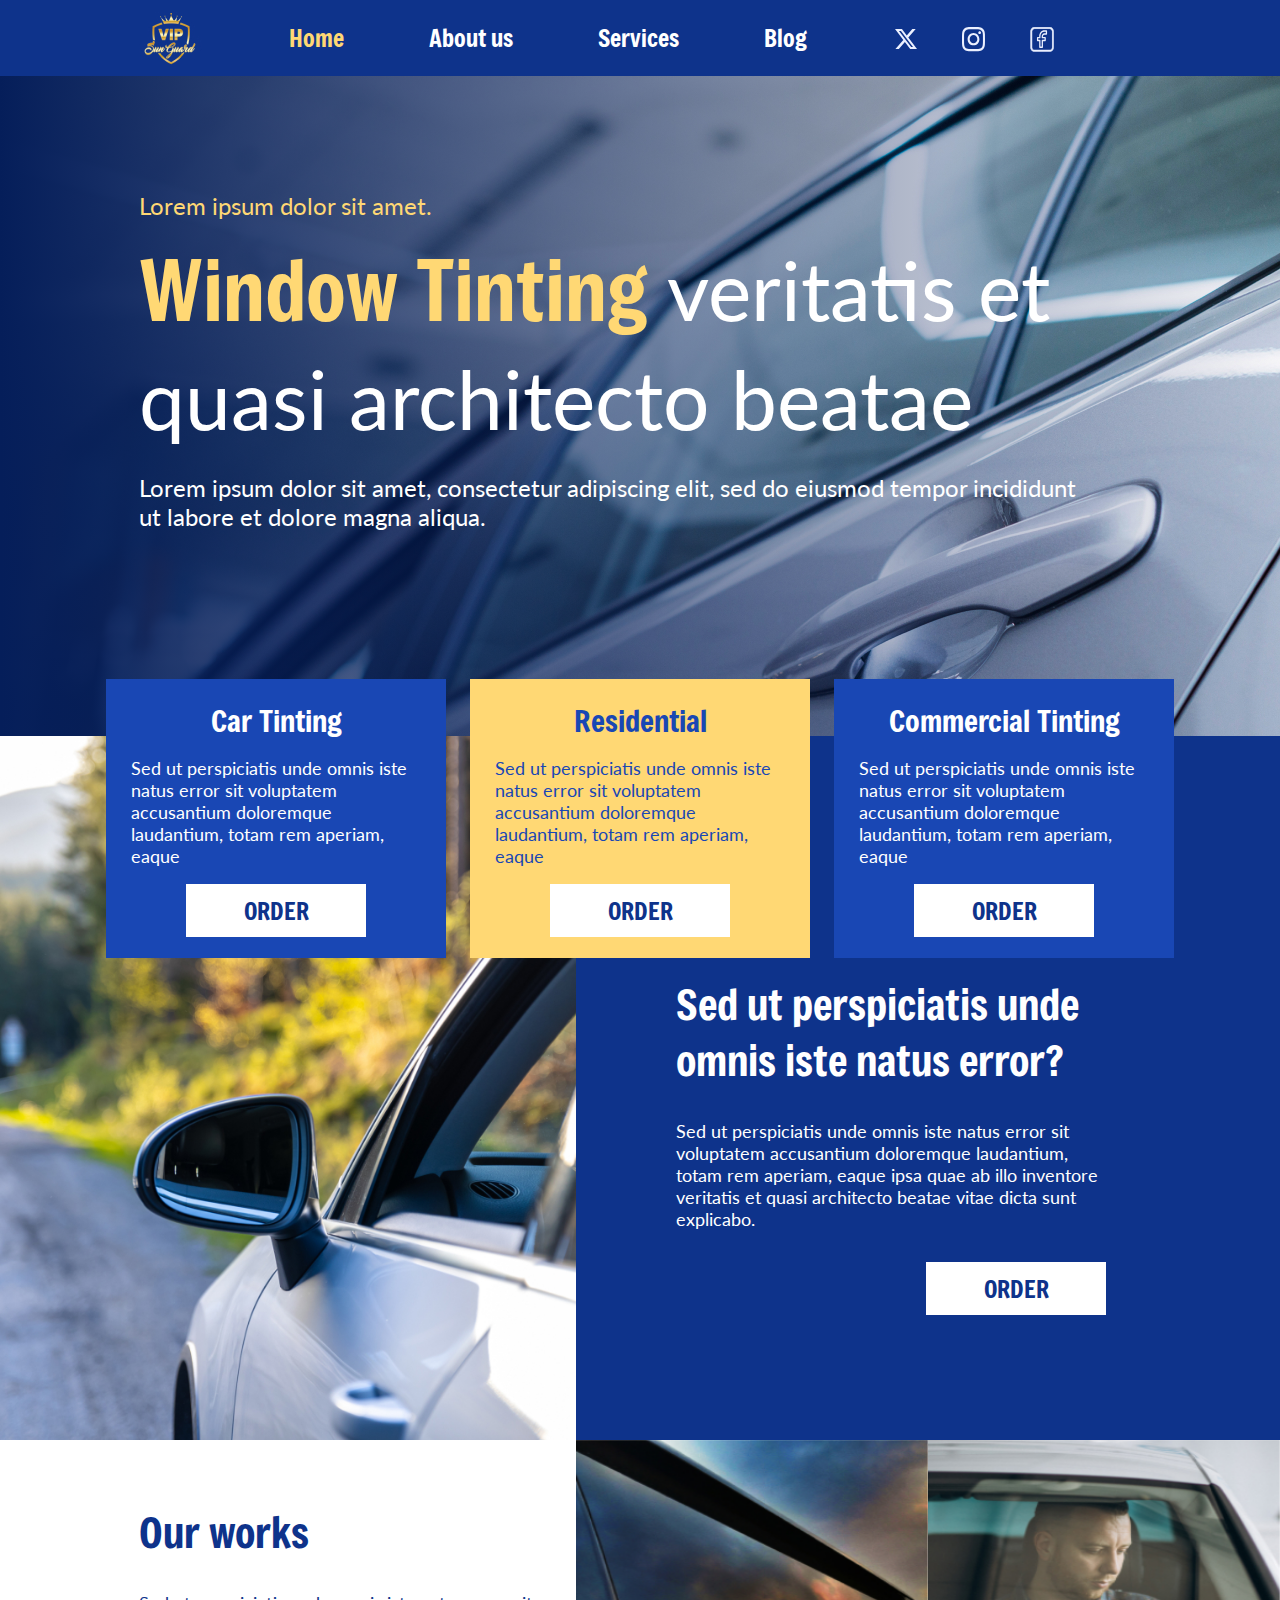
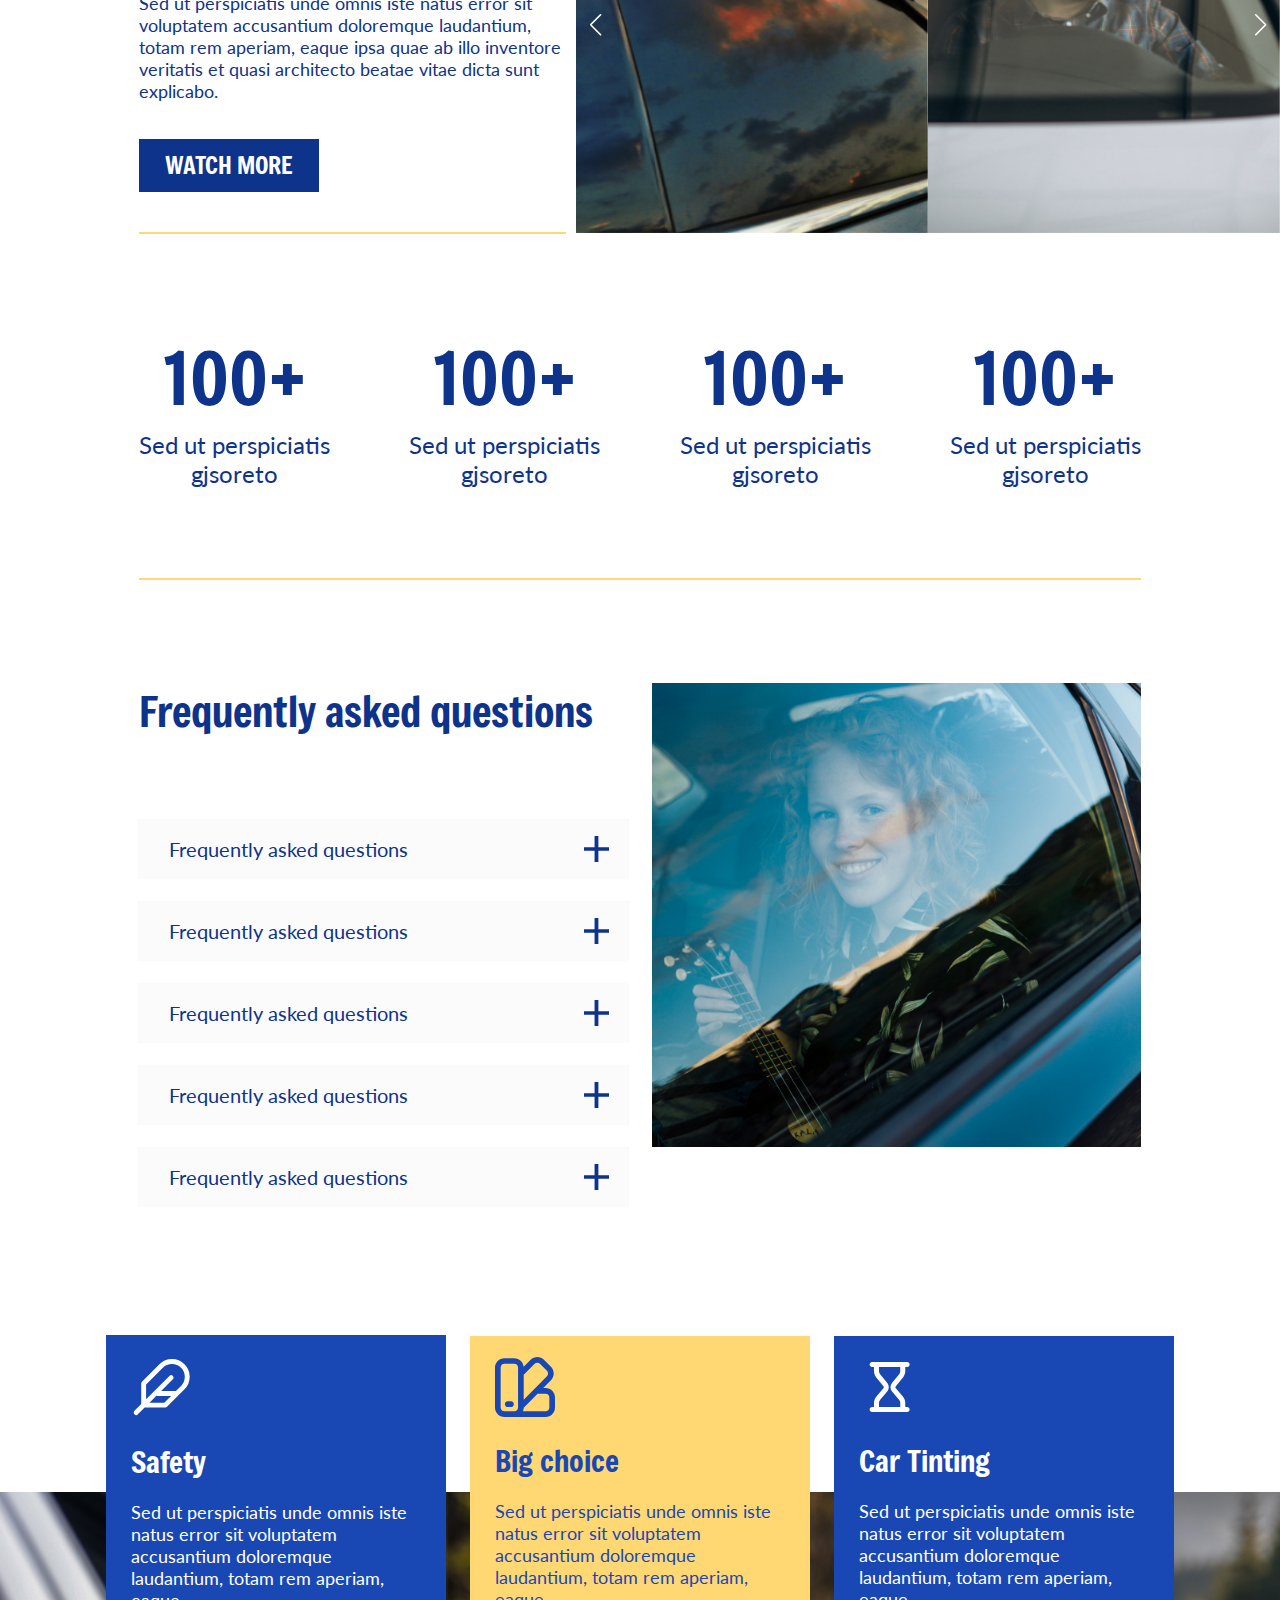
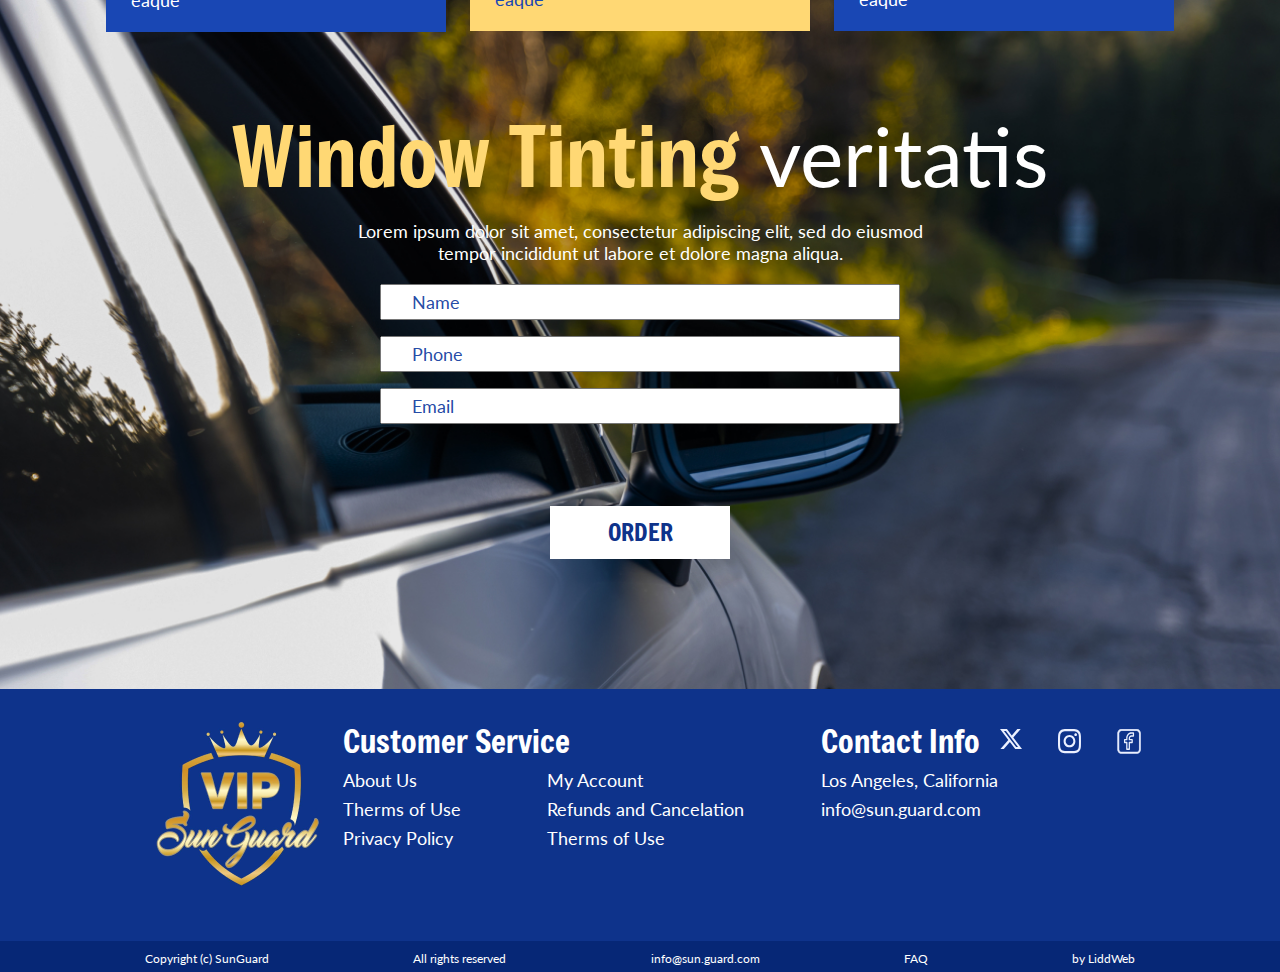
==== commit 2ae4a3c1: "update file" ====
--- a/index.html
+++ b/index.html
@@ -24,7 +24,7 @@
                 <nav class="h__center">
                     <ul class="header__list">
                         <li class="header__item">
-                            <a href="./index.html" class="header__link">Home</a>
+                            <a href="./index.html" class="header__link active__color">Home</a>
                         </li>
                         <li class="header__item">
                             <a href="./about-us.html" class="header__link">About us</a>
@@ -78,6 +78,71 @@
                         </li>
                     </ul>
                 </div>
+                <div class="burger">
+                    <div class="burger__icon">
+                        <div class="line1"></div>
+                        <div class="line2"></div>
+                        <div class="line3"></div>
+                    </div>
+                    <div class="burger__menu">
+                        <div class="container">
+                            <ul class="burger__list">
+                                <li class="burger__item">
+                                    <a href="./index.html" class="burger__link active__color">Home</a>
+                                </li>
+                                <li class="burger__item">
+                                    <a href="./about-us.html" class="burger__link">About us</a>
+                                </li>
+                                <li class="burger__item">
+                                    <a href="./services.html" class="burger__link">Services</a>
+                                </li>
+                                <li class="burger__item">
+                                    <a href="./blog.html" class="burger__link">Blog</a>
+                                </li>
+                            </ul>
+                            <ul class="h__social_list">
+                                <li class="h__social_item">
+                                    <a href="https://x.com/?lang=uk" target="_blank" rel="noopener noreferrer"
+                                        class="twitter">
+                                        <svg xmlns="http://www.w3.org/2000/svg" width="22" height="21"
+                                            viewBox="0 0 22 21" fill="none">
+                                            <path
+                                                d="M17.3246 0H20.6997L13.3281 8.49163L22 20.0483H15.2116L9.89092 13.0411L3.81008 20.0483H0.430248L8.31334 10.9639L0 0H6.96045L11.7649 6.40487L17.3246 0ZM16.1391 18.0146H18.0083L5.9422 1.92772H3.93438L16.1391 18.0146Z"
+                                                fill="#051e5a" />
+                                        </svg>
+                                    </a>
+                                </li>
+                                <li class="h__social_item">
+                                    <a href="https://www.instagram.com/ " target="_blank" rel="noopener noreferrer"
+                                        class="instagram">
+                                        <svg xmlns="http://www.w3.org/2000/svg" width="23" height="25"
+                                            viewBox="0 0 23 25" fill="none">
+                                            <path
+                                                d="M11.5026 5.91225C8.23921 5.91225 5.60697 8.69034 5.60697 12.1345C5.60697 15.5787 8.23921 18.3568 11.5026 18.3568C14.7659 18.3568 17.3982 15.5787 17.3982 12.1345C17.3982 8.69034 14.7659 5.91225 11.5026 5.91225ZM11.5026 16.1798C9.3937 16.1798 7.66966 14.3657 7.66966 12.1345C7.66966 9.90338 9.38857 8.08923 11.5026 8.08923C13.6166 8.08923 15.3355 9.90338 15.3355 12.1345C15.3355 14.3657 13.6114 16.1798 11.5026 16.1798ZM19.0144 5.65772C19.0144 6.46461 18.3987 7.10905 17.6393 7.10905C16.8748 7.10905 16.2642 6.4592 16.2642 5.65772C16.2642 4.85625 16.8799 4.2064 17.6393 4.2064C18.3987 4.2064 19.0144 4.85625 19.0144 5.65772ZM22.9192 7.13071C22.832 5.18658 22.4112 3.46449 21.0617 2.04566C19.7174 0.626831 18.0857 0.182769 16.2437 0.0852923C14.3452 -0.0284308 8.65482 -0.0284308 6.75633 0.0852923C4.91941 0.177354 3.28773 0.621415 1.93826 2.04025C0.58879 3.45908 0.173173 5.18117 0.0808143 7.12529C-0.0269381 9.12898 -0.0269381 15.1346 0.0808143 17.1383C0.168042 19.0825 0.58879 20.8046 1.93826 22.2234C3.28773 23.6422 4.91428 24.0863 6.75633 24.1838C8.65482 24.2975 14.3452 24.2975 16.2437 24.1838C18.0857 24.0917 19.7174 23.6476 21.0617 22.2234C22.4061 20.8046 22.8268 19.0825 22.9192 17.1383C23.0269 15.1346 23.0269 9.1344 22.9192 7.13071ZM20.4665 19.2882C20.0663 20.3497 19.2915 21.1674 18.2807 21.5952C16.767 22.2288 13.1753 22.0826 11.5026 22.0826C9.82984 22.0826 6.23296 22.2234 4.72443 21.5952C3.71874 21.1728 2.94395 20.3551 2.53859 19.2882C1.93826 17.6907 2.0768 13.8999 2.0768 12.1345C2.0768 10.3691 1.94339 6.57292 2.53859 4.9808C2.93882 3.91938 3.71361 3.10166 4.72443 2.67385C6.23809 2.04025 9.82984 2.18646 11.5026 2.18646C13.1753 2.18646 16.7722 2.04566 18.2807 2.67385C19.2864 3.09625 20.0612 3.91397 20.4665 4.9808C21.0669 6.57834 20.9283 10.3691 20.9283 12.1345C20.9283 13.8999 21.0669 17.6961 20.4665 19.2882Z"
+                                                fill="#051e5a" />
+                                        </svg>
+                                    </a>
+                                </li>
+                                <li class="h__social_item">
+                                    <a href="https://www.facebook.com/?locale=uk_UA" target="_blank"
+                                        rel="noopener noreferrer" class="facebook">
+                                        <svg xmlns="http://www.w3.org/2000/svg" width="24" height="25"
+                                            viewBox="0 0 24 25" fill="none">
+                                            <path
+                                                d="M19.6758 0.266994H4.49461C2.355 0.266994 0.614361 2.10368 0.614361 4.36133V20.3801C0.614361 22.6378 2.355 24.4745 4.49461 24.4745H19.6758C21.8154 24.4745 23.556 22.6378 23.556 20.3801V4.36133C23.556 2.10368 21.8154 0.266994 19.6758 0.266994ZM22.2065 20.3801C22.2065 21.8526 21.0713 23.0505 19.6758 23.0505H4.49461C3.09912 23.0505 1.96387 21.8526 1.96387 20.3801V4.36133C1.96387 2.88885 3.09912 1.69096 4.49461 1.69096H19.6758C21.0713 1.69096 22.2065 2.88885 22.2065 4.36133V20.3801Z"
+                                                fill="#051e5a" />
+                                            <path fill-rule="evenodd" clip-rule="evenodd"
+                                                d="M0.361328 4.36133C0.361328 1.95622 2.21526 0 4.49461 0H19.6758C21.9551 0 23.8091 1.95622 23.8091 4.36133V20.3801C23.8091 22.7852 21.9551 24.7415 19.6758 24.7415H4.49461C2.21526 24.7415 0.361328 22.7852 0.361328 20.3801V4.36133ZM4.49461 0.533989C2.49475 0.533989 0.867394 2.25113 0.867394 4.36133V20.3801C0.867394 22.4903 2.49475 24.2075 4.49461 24.2075H19.6758C21.6756 24.2075 23.303 22.4903 23.303 20.3801V4.36133C23.303 2.25113 21.6756 0.533989 19.6758 0.533989H4.49461ZM4.49461 1.95796C3.23887 1.95796 2.2169 3.03631 2.2169 4.36133V20.3801C2.2169 21.7052 3.23887 22.7835 4.49461 22.7835H19.6758C20.9315 22.7835 21.9535 21.7052 21.9535 20.3801V4.36133C21.9535 3.03631 20.9315 1.95796 19.6758 1.95796H4.49461ZM1.71084 4.36133C1.71084 2.7414 2.95938 1.42397 4.49461 1.42397H19.6758C21.211 1.42397 22.4595 2.7414 22.4595 4.36133V20.3801C22.4595 22.0001 21.211 23.3175 19.6758 23.3175H4.49461C2.95938 23.3175 1.71084 22.0001 1.71084 20.3801V4.36133Z"
+                                                fill="#051e5a" />
+                                            <path
+                                                d="M16.4414 3.2301H14.3785C11.5115 3.2301 9.17904 5.96468 9.17904 9.32602V9.89366H7.60026C7.2515 9.89366 6.96875 10.2252 6.96875 10.6341V13.5956C6.96875 14.0045 7.2515 14.336 7.60026 14.336H9.17904V20.2592C9.17904 20.6681 9.46179 20.9996 9.81055 20.9996H12.3366C12.6854 20.9996 12.9681 20.6681 12.9681 20.2592V14.336H15.1784C15.5272 14.336 15.8099 14.0045 15.8099 13.5956V10.6341C15.8099 10.2252 15.5272 9.89366 15.1784 9.89366H12.9681V9.32602C12.9681 8.41425 13.6008 7.67247 14.3785 7.67247H16.4414C16.7902 7.67247 17.0729 7.34097 17.0729 6.93208V3.9705C17.0729 3.5616 16.7902 3.2301 16.4414 3.2301ZM15.8099 6.19168H14.3785C12.9044 6.19168 11.7051 7.59774 11.7051 9.32602V10.6341C11.7051 11.0429 11.9878 11.3744 12.3366 11.3744H14.5469V12.8552H12.3366C11.9878 12.8552 11.7051 13.1867 11.7051 13.5956V19.5188H10.4421V13.5956C10.4421 13.1867 10.1593 12.8552 9.81055 12.8552H8.23177V11.3744H9.81055C10.1593 11.3744 10.4421 11.0429 10.4421 10.6341V9.32602C10.4421 6.78123 12.2079 4.71089 14.3785 4.71089H15.8099V6.19168Z"
+                                                fill="#051e5a" />
+                                        </svg></a>
+                                </li>
+                            </ul>
+                        </div>
+                    </div>
+                </div>
             </div>
         </div>
     </header>
@@ -94,7 +159,9 @@
             </div>
         </section>
         <section class="services__section">
-            <div class="serv__cont"><img class="serv__img" src="./img/serv__section.jpg" alt="photo" loading="lazy">
+            <div class="serv__cont">
+                <img class="serv__img" src="./img/serv__section.jpg" alt="photo" loading="lazy">
+                <img class="serv__img serv__img1" src="./img/serv_section1.jpg" alt="photo" loading="lazy">
             </div>
             <div class="container">
                 <div class="section__serv_container">
@@ -320,8 +387,8 @@
                 </div>
             </div>
         </section>
-        <section class="order__section" id="order">
-            <div class="container">
+        <section class="order__section">
+            <div class="container" id="order">
                 <div class="order__container">
                     <h3 class="order__title">Window Tinting<span> veritatis</span></h3>
                     <p class="order__subtitle">Lorem ipsum dolor sit amet, consectetur adipiscing elit, sed do eiusmod
--- a/css/style.css
+++ b/css/style.css
@@ -39,12 +39,21 @@
   padding: 0 139px;
 }
 
+@media (max-width: 700px) {
+  .container {
+    padding: 0 45px;
+  }
+}
 html {
   scroll-behavior: smooth;
 }
 
 header {
   background: #0e338b;
+}
+
+.active__color {
+  color: #ffd874 !important;
 }
 
 .header__container {
@@ -53,6 +62,7 @@
   height: 76px;
   padding: 12px 0px;
   justify-content: space-between;
+  position: relative;
 }
 
 .h__left {
@@ -104,6 +114,109 @@
 
 .facebook:hover svg path {
   fill: #ffd874;
+}
+
+.header__container {
+  display: flex;
+  justify-content: space-between;
+  align-items: center;
+}
+
+.burger__icon {
+  width: 30px;
+  height: 25px;
+  display: none;
+  flex-direction: column;
+  justify-content: space-between;
+  cursor: pointer;
+  z-index: 99999;
+  position: relative;
+}
+
+.burger__icon div {
+  width: 100%;
+  height: 3px;
+  background-color: #fff;
+  transition: all 0.3s ease;
+}
+
+.burger__menu {
+  display: none;
+  position: fixed;
+  top: 0;
+  right: -100%;
+  width: 100%;
+  height: 100%;
+  background-color: rgb(255, 255, 255);
+  padding: 20px;
+  box-sizing: border-box;
+  transition: right 0.3s ease;
+  z-index: 1000;
+  transition: var(--trans);
+  overflow: hidden;
+}
+
+.burger__menu.active {
+  right: 0;
+}
+
+.burger__menu ul {
+  list-style: none;
+  padding: 0;
+  margin: 0;
+}
+
+.burger__menu li {
+  margin: 10px 0;
+}
+
+.burger__icon.active .line1 {
+  transform: rotate(-45deg) translate(-6px, 6px);
+  background-color: #051e5a;
+}
+
+.burger__icon.active .line2 {
+  opacity: 0;
+}
+
+.burger__icon.active .line3 {
+  transform: rotate(45deg) translate(-9px, -9px);
+  background-color: #051e5a;
+}
+
+.burger__list {
+  display: flex;
+  flex-direction: column;
+  gap: 15px;
+  padding-top: 50px !important;
+}
+.burger__list li a {
+  color: #0e338b;
+  font-family: "Freeman";
+  font-size: 24px;
+  font-style: normal;
+  font-weight: 400;
+  line-height: normal;
+}
+
+@media (max-width: 1100px) {
+  .h__center,
+  .h__right {
+    display: none;
+  }
+  .burger {
+    display: block;
+  }
+  .burger__menu.active {
+    display: block;
+  }
+  .burger__icon {
+    display: flex;
+  }
+}
+.burger__menu .h__social_list {
+  position: absolute;
+  bottom: 40px;
 }
 
 .hero__section {
@@ -170,10 +283,16 @@
   position: relative;
   display: flex;
   justify-content: space-between;
+  width: 100%;
 }
 .services__section .container {
   padding-left: 190px;
   padding-right: 0px;
+  width: 55%;
+}
+
+.serv__cont {
+  width: 45%;
 }
 
 .section__serv_container {
@@ -188,7 +307,7 @@
 
 .serv__img {
   display: block;
-  width: 685px;
+  width: 100%;
 }
 
 .section__serv_title {
@@ -233,10 +352,10 @@
   background-color: #ffd874;
 }
 .serv__card_item:nth-child(2) .serv__card_title {
-  color: #0e338b;
+  color: #1947b4;
 }
 .serv__card_item:nth-child(2) .serv__card_subtitle {
-  color: #0e338b;
+  color: #1947b4;
 }
 
 .serv__card_title {
@@ -281,12 +400,24 @@
   position: relative;
 }
 
+@media (max-width: 1370px) {
+  .services__section .container {
+    padding-left: 100px;
+  }
+  .section__serv_container {
+    padding-top: 240px;
+  }
+}
+.our_works__section {
+  width: 100%;
+}
+
 .container1 {
-  width: 100%;
-  max-width: 685px;
+  width: 45%;
   padding-left: 139px;
   margin-top: 64px;
   position: relative;
+  padding-right: 10px;
 }
 .container1 a {
   color: #fff;
@@ -310,7 +441,6 @@
 
 .our_work__cont {
   display: flex;
-  align-items: center;
 }
 
 .our_work__title {
@@ -336,14 +466,26 @@
   padding-bottom: 150px;
 }
 
+@media (max-width: 1310px) {
+  .our_work__subtitle {
+    padding-bottom: 130px;
+  }
+}
+@media (max-width: 1129px) {
+  .our_work__subtitle {
+    padding-bottom: 107px;
+  }
+}
 .swiper__portf {
-  width: 100%;
+  width: 55%;
   margin: 0 !important;
+  height: 393px;
 }
 
 .portf__slide img {
   display: block;
   width: 100%;
+  height: 393px;
 }
 
 .portf__prev {
@@ -441,6 +583,7 @@
 
 .faq__left {
   width: 100%;
+  max-width: 613px;
 }
 
 .faq__title {
@@ -453,12 +596,30 @@
   margin-bottom: 105px;
 }
 
+.faq__right {
+  width: 100%;
+}
+.faq__right img {
+  width: 100%;
+}
+
 .faq__list {
   display: flex;
   flex-direction: column;
   gap: 27px;
 }
 
+@media (max-width: 1377px) {
+  .faq__title {
+    margin-bottom: 80px;
+  }
+  .faq__list {
+    gap: 22px;
+  }
+  .faq__question {
+    font-size: 20px;
+  }
+}
 .faq__answer {
   background: #fbfbfb;
   box-shadow: 0px 0.25px 1px 0px rgba(0, 0, 0, 0.2), 0px 0.25px 1px 0px rgba(0, 0, 0, 0.1);
@@ -472,11 +633,16 @@
 }
 
 .order__section {
-  height: 790px;
+  position: relative;
+}
+
+.order__section .container {
   background-image: url(../img/order_sect.jpg);
   background-repeat: no-repeat;
   background-size: cover;
   position: relative;
+  padding-bottom: 130px;
+  background-position: 36%;
 }
 
 .order__container {
@@ -516,7 +682,7 @@
   margin-right: auto;
   margin-left: auto;
   margin-top: 10px;
-  margin-bottom: 10px;
+  margin-bottom: 20px;
 }
 
 .order__form {
@@ -580,10 +746,10 @@
   background-color: #ffd874;
 }
 .order__item:nth-child(2) .order__item_title {
-  color: #0e338b;
+  color: #1947b4;
 }
 .order__item:nth-child(2) .order__item_subtitle {
-  color: #0e338b;
+  color: #1947b4;
 }
 
 .order__item_title {
@@ -617,6 +783,8 @@
   align-items: flex-start;
   padding-top: 30px;
   padding-bottom: 50px;
+  flex-wrap: wrap;
+  row-gap: 20px;
 }
 
 .f__center {
@@ -708,6 +876,16 @@
   transform: translateY(10px);
 }
 
+@media (max-width: 1273px) {
+  .f__right {
+    padding-left: 20px;
+  }
+}
+@media (max-width: 1100px) {
+  .f__right {
+    padding-left: 0px;
+  }
+}
 .footer__botom {
   background: #062776;
 }
@@ -730,4 +908,250 @@
 }
 .footer__private_item a:hover {
   color: #ffd874;
+}
+
+.serv__img1 {
+  display: none;
+}
+
+@media (max-width: 1100px) {
+  .serv__card_item {
+    width: 300px;
+  }
+  .order__item {
+    width: 300px;
+  }
+}
+@media (max-width: 1050px) {
+  .hero__uptitle {
+    font-size: 24px;
+  }
+  .hero__title {
+    font-size: 60px;
+  }
+  .hero__subtitle {
+    font-size: 24px;
+  }
+  .services__section {
+    flex-direction: column-reverse;
+  }
+  .serv__card_list {
+    position: relative;
+    flex-direction: column;
+    justify-content: center;
+  }
+  .section__serv_container {
+    padding-top: 0px;
+    margin-right: auto;
+    margin-left: auto;
+  }
+  .serv__cont {
+    margin-top: 60px;
+    width: 60%;
+    margin-right: auto;
+    margin-left: auto;
+  }
+  .section__serv_container a {
+    display: none;
+  }
+  .serv__img {
+    display: none;
+  }
+  .serv__img1 {
+    display: block;
+    width: 100%;
+  }
+  .our_work__cont {
+    flex-direction: column;
+    justify-content: center;
+  }
+  .services__section .container {
+    width: 100%;
+    max-width: 1528px;
+    margin: 0 auto;
+    padding: 0 139px;
+  }
+  .container1 {
+    width: 100%;
+    max-width: 400px;
+    margin-right: auto;
+    margin-left: auto;
+    padding-left: 0px;
+  }
+  .container1 a {
+    margin-right: auto;
+    margin-left: auto;
+    position: relative;
+    bottom: 0px;
+    margin-bottom: 60px;
+  }
+  .our_work__subtitle {
+    padding-bottom: 33px;
+    border: none;
+  }
+  .swiper__portf {
+    width: 100%;
+  }
+  .total__list {
+    display: grid;
+    grid-template-columns: 2fr 2fr;
+    gap: 30px;
+    margin-right: auto;
+    margin-left: auto;
+  }
+  .total__item {
+    text-align: center;
+    margin-right: auto;
+    margin-left: auto;
+  }
+  .faq__right {
+    display: none;
+  }
+  .faq__cont {
+    flex-direction: column;
+  }
+  .faq__left {
+    max-width: 100%;
+  }
+  .faq__title {
+    margin-bottom: 50px;
+  }
+  .faq__section {
+    padding-bottom: 60px;
+  }
+  .order__list {
+    position: relative;
+    flex-direction: column;
+    top: 45px;
+  }
+  .order__section {
+    display: flex;
+    flex-direction: column-reverse;
+  }
+  .order__section .container {
+    padding-bottom: 120px;
+  }
+  .f__center {
+    gap: 50px;
+    flex-direction: column;
+    text-align: start;
+  }
+  .footer__container {
+    flex-direction: column;
+    justify-content: center;
+    align-items: start;
+  }
+  .footer__private_list {
+    flex-direction: column;
+    align-items: start;
+    padding-top: 25px;
+    padding-bottom: 25px;
+    gap: 8px;
+  }
+  .footer__private_item a {
+    font-size: 12px;
+  }
+}
+@media (max-width: 600px) {
+  .hero__section {
+    padding-bottom: 300px;
+    height: auto;
+  }
+}
+@media (max-width: 500px) {
+  .hero__container {
+    padding-top: 53px;
+  }
+  .hero__uptitle {
+    font-size: 18px;
+  }
+  .hero__title {
+    font-size: 40px;
+  }
+  .hero__subtitle {
+    font-size: 18px;
+  }
+  .serv__card_title {
+    font-size: 24px;
+  }
+  .serv__card_subtitle {
+    margin-bottom: 20px;
+  }
+  .section__serv_title {
+    font-size: 24px;
+  }
+  .services__section .container {
+    padding: 0px 45px;
+  }
+  .serv__cont {
+    width: 100%;
+  }
+  .our_work__title {
+    font-size: 24px;
+  }
+  .total__section {
+    padding-top: 40px;
+  }
+  .total__list {
+    padding-bottom: 50px;
+  }
+  .total__number {
+    font-size: 32px;
+  }
+  .total__title {
+    font-size: 18px;
+  }
+  .faq__title {
+    margin-bottom: 20px;
+    font-size: 24px;
+  }
+  .faq__question {
+    font-size: 20px;
+  }
+  .order__item_title {
+    font-size: 24px;
+  }
+  .order__item_subtitle {
+    font-size: 18px;
+  }
+  .order__title {
+    font-size: 40px;
+    text-align: center;
+  }
+  .order__form-button {
+    margin-top: 25px;
+  }
+  .f__left {
+    width: 120px;
+  }
+  .f__left img {
+    width: 100%;
+  }
+  .f__center_left h3 {
+    font-size: 24px;
+  }
+  .f__center_right h3 {
+    font-size: 24px;
+  }
+  .f__right {
+    width: 100%;
+  }
+  .f__social_item svg {
+    width: 50px;
+    height: 50px;
+  }
+  .f__social_list {
+    justify-content: space-between;
+  }
+  .h__social_list {
+    width: 75%;
+    justify-content: space-between;
+  }
+  .h__social_item svg {
+    width: 50px;
+    height: 50px;
+  }
+  .center__left-list {
+    grid-template-columns: 1fr;
+  }
 }/*# sourceMappingURL=style.css.map */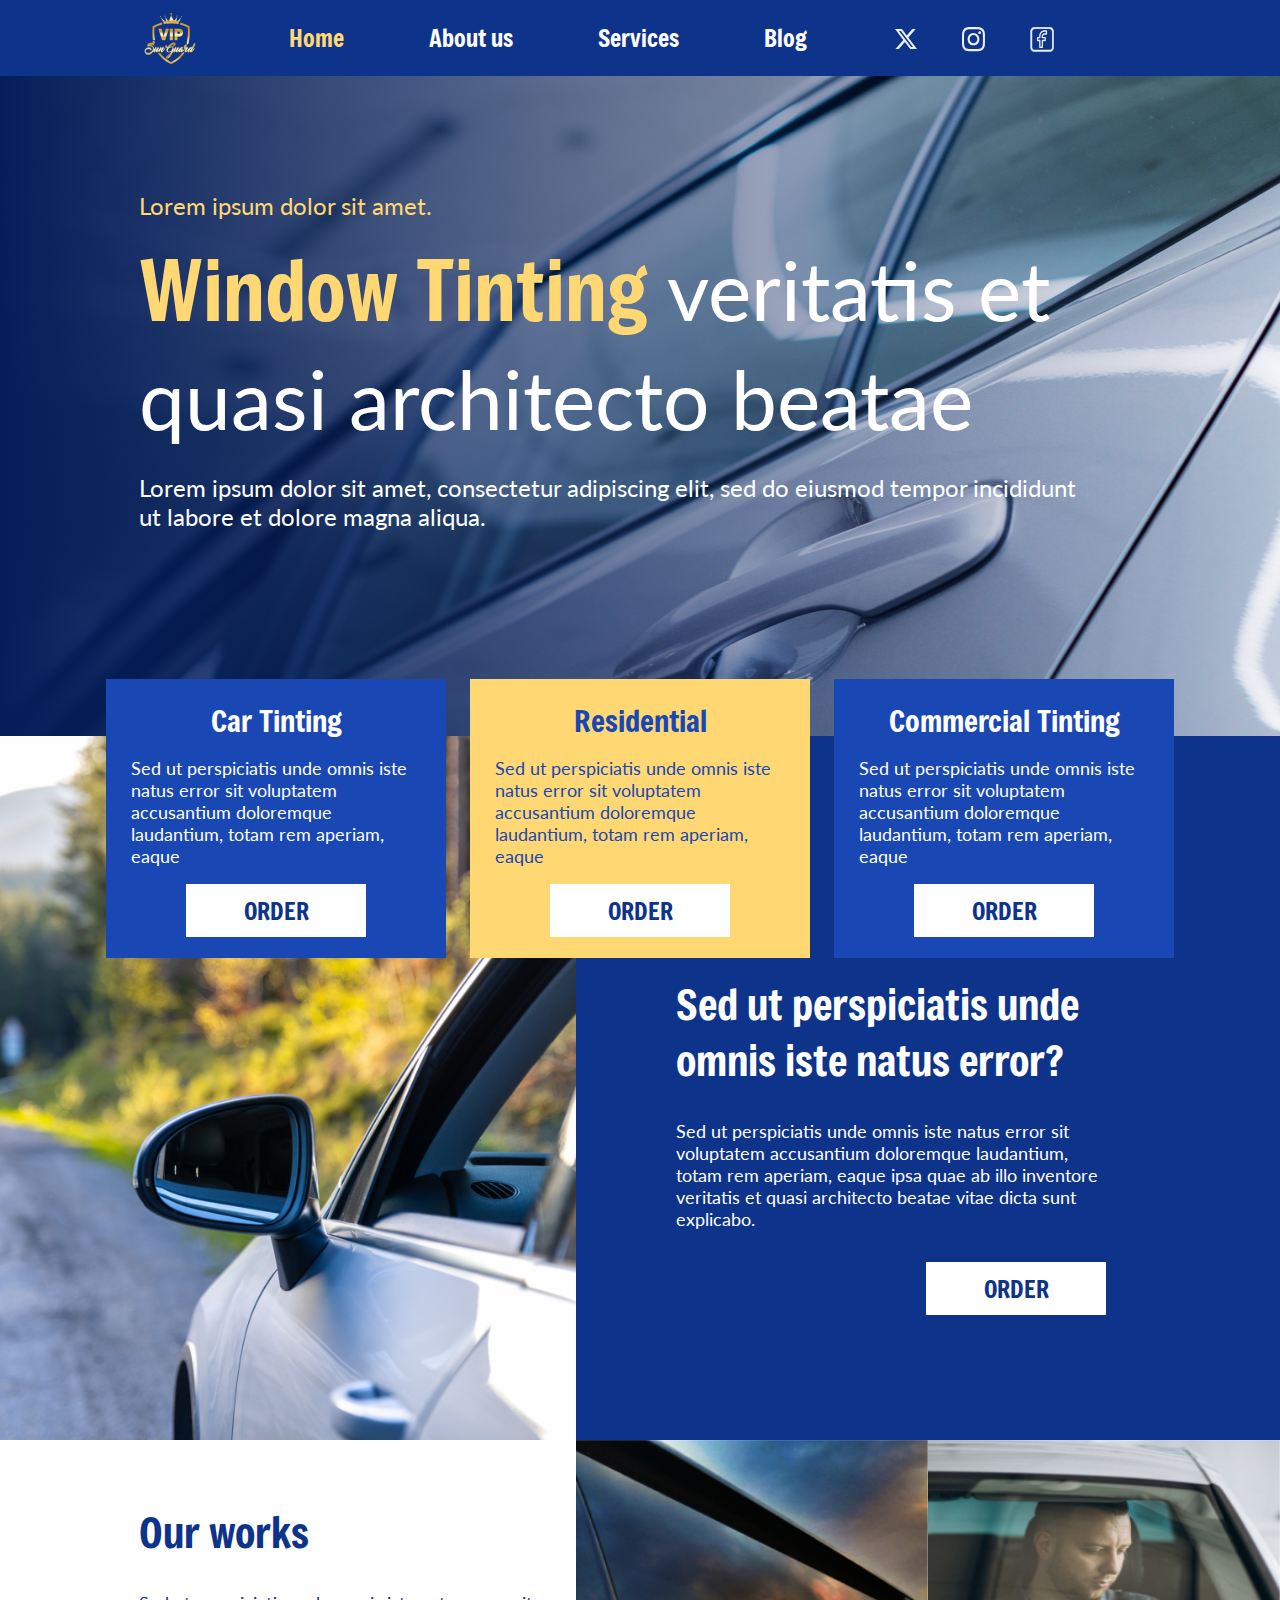
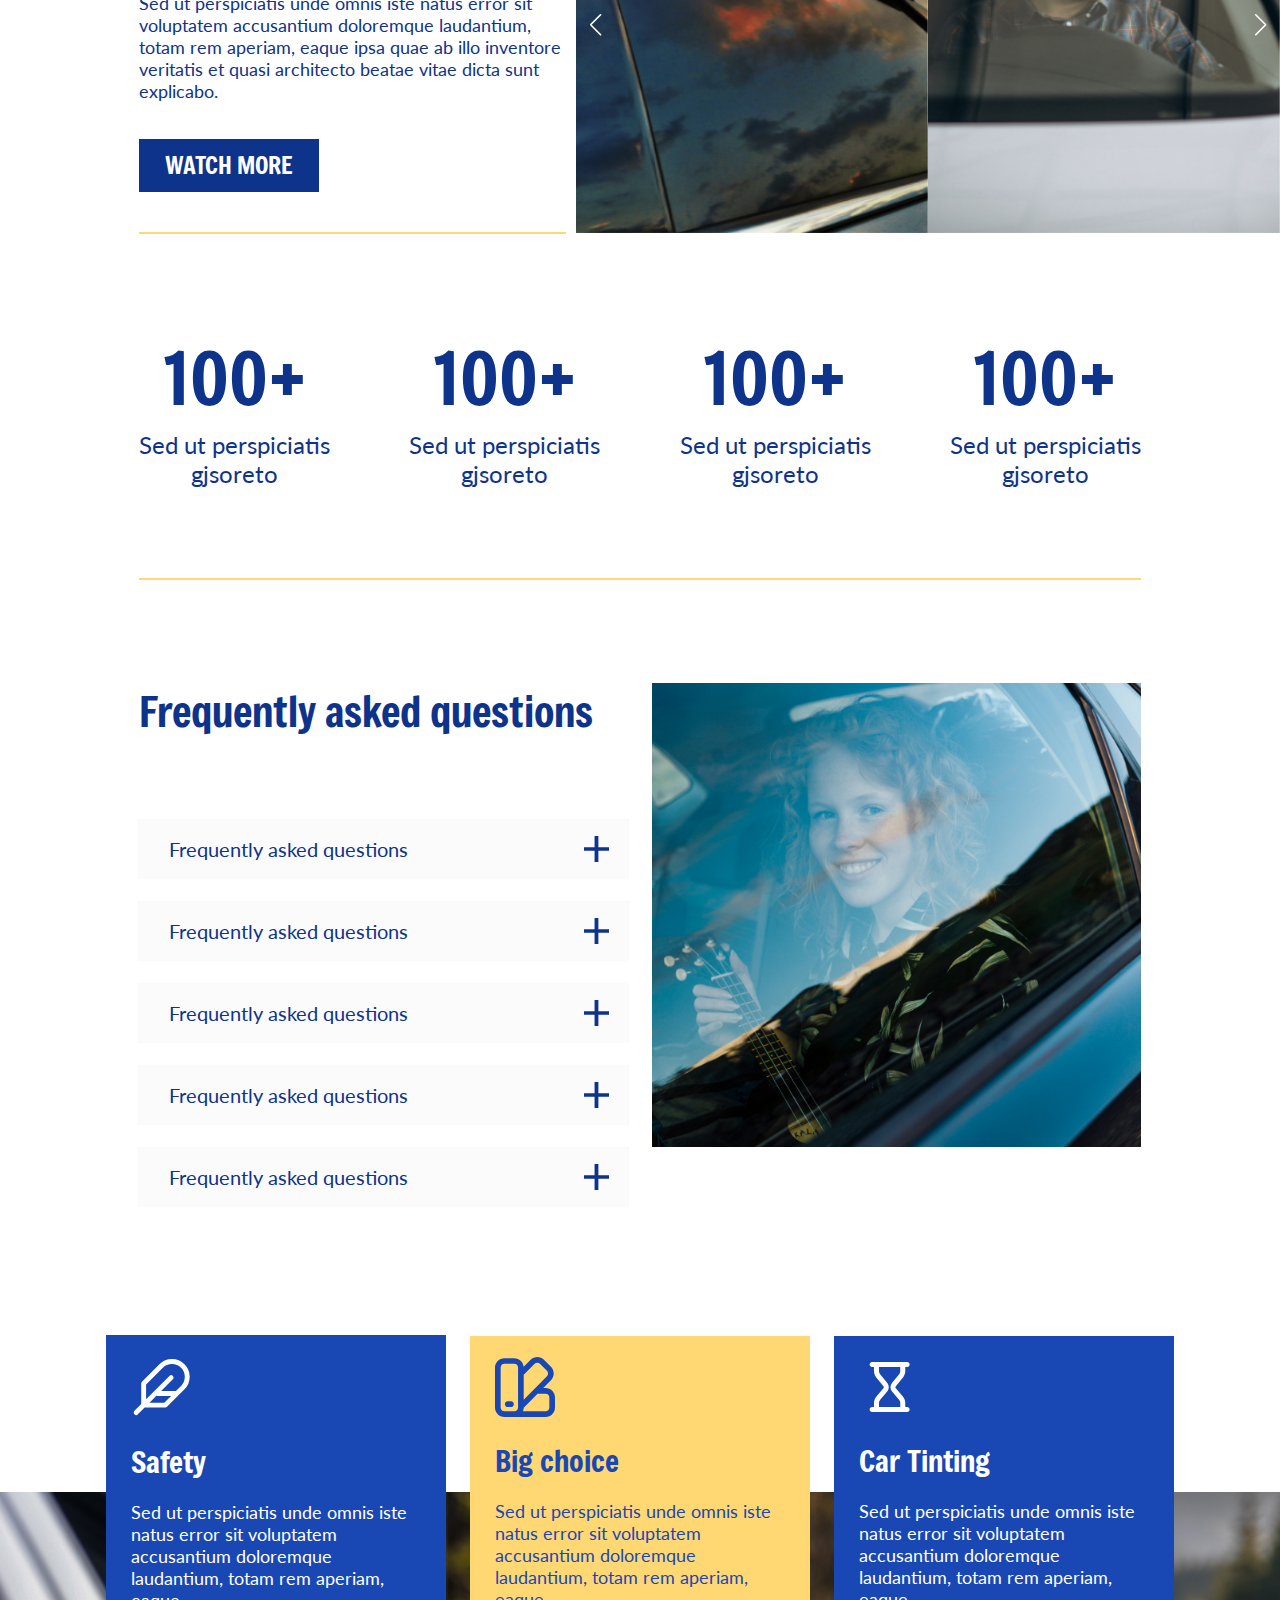
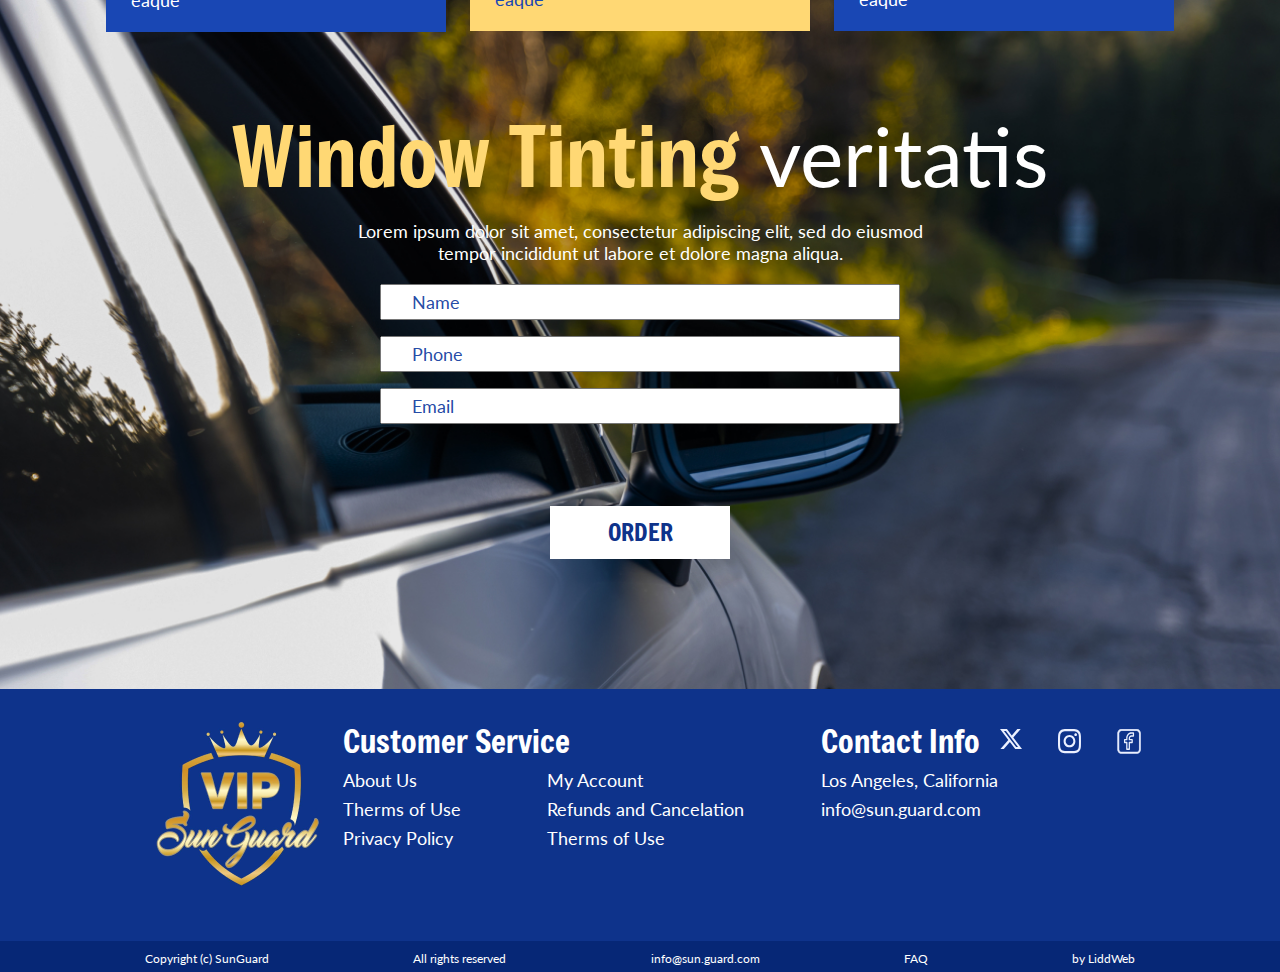
==== commit 031f047d: "fix container order" ====
--- a/index.html
+++ b/index.html
@@ -388,7 +388,7 @@
             </div>
         </section>
         <section class="order__section">
-            <div class="container" id="order">
+            <div class="container container2" id="order">
                 <div class="order__container">
                     <h3 class="order__title">Window Tinting<span> veritatis</span></h3>
                     <p class="order__subtitle">Lorem ipsum dolor sit amet, consectetur adipiscing elit, sed do eiusmod
--- a/css/style.css
+++ b/css/style.css
@@ -22,16 +22,19 @@
     zoom: 1.45;
   }
 }
+
 @media (min-width: 2560px) {
   body {
     zoom: 1.6;
   }
 }
+
 @media (max-width: 1600px) {
   body {
     zoom: 1;
   }
 }
+
 .container {
   width: 100%;
   max-width: 1528px;
@@ -44,6 +47,7 @@
     padding: 0 45px;
   }
 }
+
 html {
   scroll-behavior: smooth;
 }
@@ -69,6 +73,7 @@
   width: 63px;
   height: 53px;
 }
+
 .h__left img {
   width: 100%;
   height: 100%;
@@ -89,6 +94,7 @@
   line-height: normal;
   transition: var(--trans);
 }
+
 .header__link:hover {
   color: #ffd874;
 }
@@ -190,6 +196,7 @@
   gap: 15px;
   padding-top: 50px !important;
 }
+
 .burger__list li a {
   color: #0e338b;
   font-family: "Freeman";
@@ -200,20 +207,25 @@
 }
 
 @media (max-width: 1100px) {
+
   .h__center,
   .h__right {
     display: none;
   }
+
   .burger {
     display: block;
   }
+
   .burger__menu.active {
     display: block;
   }
+
   .burger__icon {
     display: flex;
   }
 }
+
 .burger__menu .h__social_list {
   position: absolute;
   bottom: 40px;
@@ -225,6 +237,7 @@
   background-repeat: no-repeat;
   background-size: cover;
   position: relative;
+  background-position: 60%
 }
 
 .hero__section::before {
@@ -264,6 +277,7 @@
   font-weight: 400;
   line-height: normal;
 }
+
 .hero__title span {
   color: #fff;
 }
@@ -285,6 +299,7 @@
   justify-content: space-between;
   width: 100%;
 }
+
 .services__section .container {
   padding-left: 190px;
   padding-right: 0px;
@@ -300,6 +315,7 @@
   max-width: 430px;
   padding-top: 346px;
 }
+
 .section__serv_container a {
   margin-top: 32px;
   margin-right: 0px;
@@ -348,12 +364,15 @@
   background-color: #1947b4;
   width: 340px;
 }
+
 .serv__card_item:nth-child(2) {
   background-color: #ffd874;
 }
+
 .serv__card_item:nth-child(2) .serv__card_title {
   color: #1947b4;
 }
+
 .serv__card_item:nth-child(2) .serv__card_subtitle {
   color: #1947b4;
 }
@@ -404,10 +423,12 @@
   .services__section .container {
     padding-left: 100px;
   }
+
   .section__serv_container {
     padding-top: 240px;
   }
 }
+
 .our_works__section {
   width: 100%;
 }
@@ -419,6 +440,7 @@
   position: relative;
   padding-right: 10px;
 }
+
 .container1 a {
   color: #fff;
   text-align: center;
@@ -471,11 +493,13 @@
     padding-bottom: 130px;
   }
 }
+
 @media (max-width: 1129px) {
   .our_work__subtitle {
     padding-bottom: 107px;
   }
 }
+
 .swiper__portf {
   width: 55%;
   margin: 0 !important;
@@ -494,6 +518,7 @@
   width: 9px !important;
   left: 15px !important;
 }
+
 .portf__prev::after {
   font-size: 22px !important;
 }
@@ -504,6 +529,7 @@
   width: 9px !important;
   right: 15px !important;
 }
+
 .portf__next::after {
   font-size: 22px !important;
 }
@@ -599,6 +625,7 @@
 .faq__right {
   width: 100%;
 }
+
 .faq__right img {
   width: 100%;
 }
@@ -613,13 +640,16 @@
   .faq__title {
     margin-bottom: 80px;
   }
+
   .faq__list {
     gap: 22px;
   }
+
   .faq__question {
     font-size: 20px;
   }
 }
+
 .faq__answer {
   background: #fbfbfb;
   box-shadow: 0px 0.25px 1px 0px rgba(0, 0, 0, 0.2), 0px 0.25px 1px 0px rgba(0, 0, 0, 0.1);
@@ -634,6 +664,10 @@
 
 .order__section {
   position: relative;
+}
+
+.container2 {
+  max-width: 100%;
 }
 
 .order__section .container {
@@ -665,6 +699,7 @@
   font-weight: 400;
   line-height: normal;
 }
+
 .order__title span {
   color: #fff;
 }
@@ -707,9 +742,11 @@
   outline: none;
   transition: var(--trans);
 }
+
 .order__form-input:focus {
   border: 2px solid #ffd874;
 }
+
 .order__form-input::placeholder {
   color: rgba(16, 59, 158, 0.9333333333);
   font-family: "Lato";
@@ -742,12 +779,15 @@
   background-color: #1947b4;
   width: 340px;
 }
+
 .order__item:nth-child(2) {
   background-color: #ffd874;
 }
+
 .order__item:nth-child(2) .order__item_title {
   color: #1947b4;
 }
+
 .order__item:nth-child(2) .order__item_subtitle {
   color: #1947b4;
 }
@@ -817,6 +857,7 @@
   line-height: normal;
   transition: var(--trans);
 }
+
 .center__left_item a:hover {
   color: #ffd874;
 }
@@ -826,6 +867,7 @@
   flex-direction: column;
   gap: 7px;
 }
+
 .f__center_right h3 {
   color: #fff;
   font-family: "Freeman";
@@ -834,6 +876,7 @@
   font-weight: 400;
   line-height: normal;
 }
+
 .f__center_right a {
   color: #fff;
   font-family: "Lato";
@@ -843,6 +886,7 @@
   line-height: normal;
   transition: var(--trans);
 }
+
 .f__center_right a:hover {
   color: #ffd874;
 }
@@ -881,11 +925,13 @@
     padding-left: 20px;
   }
 }
+
 @media (max-width: 1100px) {
   .f__right {
     padding-left: 0px;
   }
 }
+
 .footer__botom {
   background: #062776;
 }
@@ -906,6 +952,7 @@
   line-height: normal;
   transition: var(--trans);
 }
+
 .footer__private_item a:hover {
   color: #ffd874;
 }
@@ -918,59 +965,73 @@
   .serv__card_item {
     width: 300px;
   }
+
   .order__item {
     width: 300px;
   }
 }
+
 @media (max-width: 1050px) {
   .hero__uptitle {
     font-size: 24px;
   }
+
   .hero__title {
     font-size: 60px;
   }
+
   .hero__subtitle {
     font-size: 24px;
   }
+
   .services__section {
     flex-direction: column-reverse;
   }
+
   .serv__card_list {
     position: relative;
     flex-direction: column;
     justify-content: center;
   }
+
   .section__serv_container {
     padding-top: 0px;
     margin-right: auto;
     margin-left: auto;
   }
+
   .serv__cont {
     margin-top: 60px;
     width: 60%;
     margin-right: auto;
     margin-left: auto;
   }
+
   .section__serv_container a {
     display: none;
   }
+
   .serv__img {
     display: none;
   }
+
   .serv__img1 {
     display: block;
     width: 100%;
   }
+
   .our_work__cont {
     flex-direction: column;
     justify-content: center;
   }
+
   .services__section .container {
     width: 100%;
     max-width: 1528px;
     margin: 0 auto;
     padding: 0 139px;
   }
+
   .container1 {
     width: 100%;
     max-width: 400px;
@@ -978,6 +1039,7 @@
     margin-left: auto;
     padding-left: 0px;
   }
+
   .container1 a {
     margin-right: auto;
     margin-left: auto;
@@ -985,13 +1047,16 @@
     bottom: 0px;
     margin-bottom: 60px;
   }
+
   .our_work__subtitle {
     padding-bottom: 33px;
     border: none;
   }
+
   .swiper__portf {
     width: 100%;
   }
+
   .total__list {
     display: grid;
     grid-template-columns: 2fr 2fr;
@@ -999,48 +1064,60 @@
     margin-right: auto;
     margin-left: auto;
   }
+
   .total__item {
     text-align: center;
     margin-right: auto;
     margin-left: auto;
   }
+
   .faq__right {
     display: none;
   }
+
   .faq__cont {
     flex-direction: column;
   }
+
   .faq__left {
     max-width: 100%;
   }
+
   .faq__title {
     margin-bottom: 50px;
   }
+
   .faq__section {
     padding-bottom: 60px;
   }
+
   .order__list {
     position: relative;
     flex-direction: column;
     top: 45px;
   }
+
   .order__section {
     display: flex;
     flex-direction: column-reverse;
   }
+
   .order__section .container {
     padding-bottom: 120px;
   }
+
   .f__center {
     gap: 50px;
     flex-direction: column;
     text-align: start;
   }
+
   .footer__container {
     flex-direction: column;
     justify-content: center;
     align-items: start;
   }
+
   .footer__private_list {
     flex-direction: column;
     align-items: start;
@@ -1048,110 +1125,144 @@
     padding-bottom: 25px;
     gap: 8px;
   }
+
   .footer__private_item a {
     font-size: 12px;
   }
 }
+
 @media (max-width: 600px) {
   .hero__section {
     padding-bottom: 300px;
     height: auto;
   }
 }
+
 @media (max-width: 500px) {
   .hero__container {
     padding-top: 53px;
   }
+
   .hero__uptitle {
     font-size: 18px;
   }
+
   .hero__title {
     font-size: 40px;
   }
+
   .hero__subtitle {
     font-size: 18px;
   }
+
   .serv__card_title {
     font-size: 24px;
   }
+
   .serv__card_subtitle {
     margin-bottom: 20px;
   }
+
   .section__serv_title {
     font-size: 24px;
   }
+
   .services__section .container {
     padding: 0px 45px;
   }
+
   .serv__cont {
     width: 100%;
   }
+
   .our_work__title {
     font-size: 24px;
   }
+
   .total__section {
     padding-top: 40px;
   }
+
   .total__list {
     padding-bottom: 50px;
   }
+
   .total__number {
     font-size: 32px;
   }
+
   .total__title {
     font-size: 18px;
   }
+
   .faq__title {
     margin-bottom: 20px;
     font-size: 24px;
   }
+
   .faq__question {
     font-size: 20px;
   }
+
   .order__item_title {
     font-size: 24px;
   }
+
   .order__item_subtitle {
     font-size: 18px;
   }
+
   .order__title {
     font-size: 40px;
     text-align: center;
   }
+
   .order__form-button {
     margin-top: 25px;
   }
+
   .f__left {
     width: 120px;
   }
+
   .f__left img {
     width: 100%;
   }
+
   .f__center_left h3 {
     font-size: 24px;
   }
+
   .f__center_right h3 {
     font-size: 24px;
   }
+
   .f__right {
     width: 100%;
   }
+
   .f__social_item svg {
     width: 50px;
     height: 50px;
   }
+
   .f__social_list {
     justify-content: space-between;
   }
+
   .h__social_list {
     width: 75%;
     justify-content: space-between;
   }
+
   .h__social_item svg {
     width: 50px;
     height: 50px;
   }
+
   .center__left-list {
     grid-template-columns: 1fr;
   }
-}/*# sourceMappingURL=style.css.map */+}
+
+/*# sourceMappingURL=style.css.map */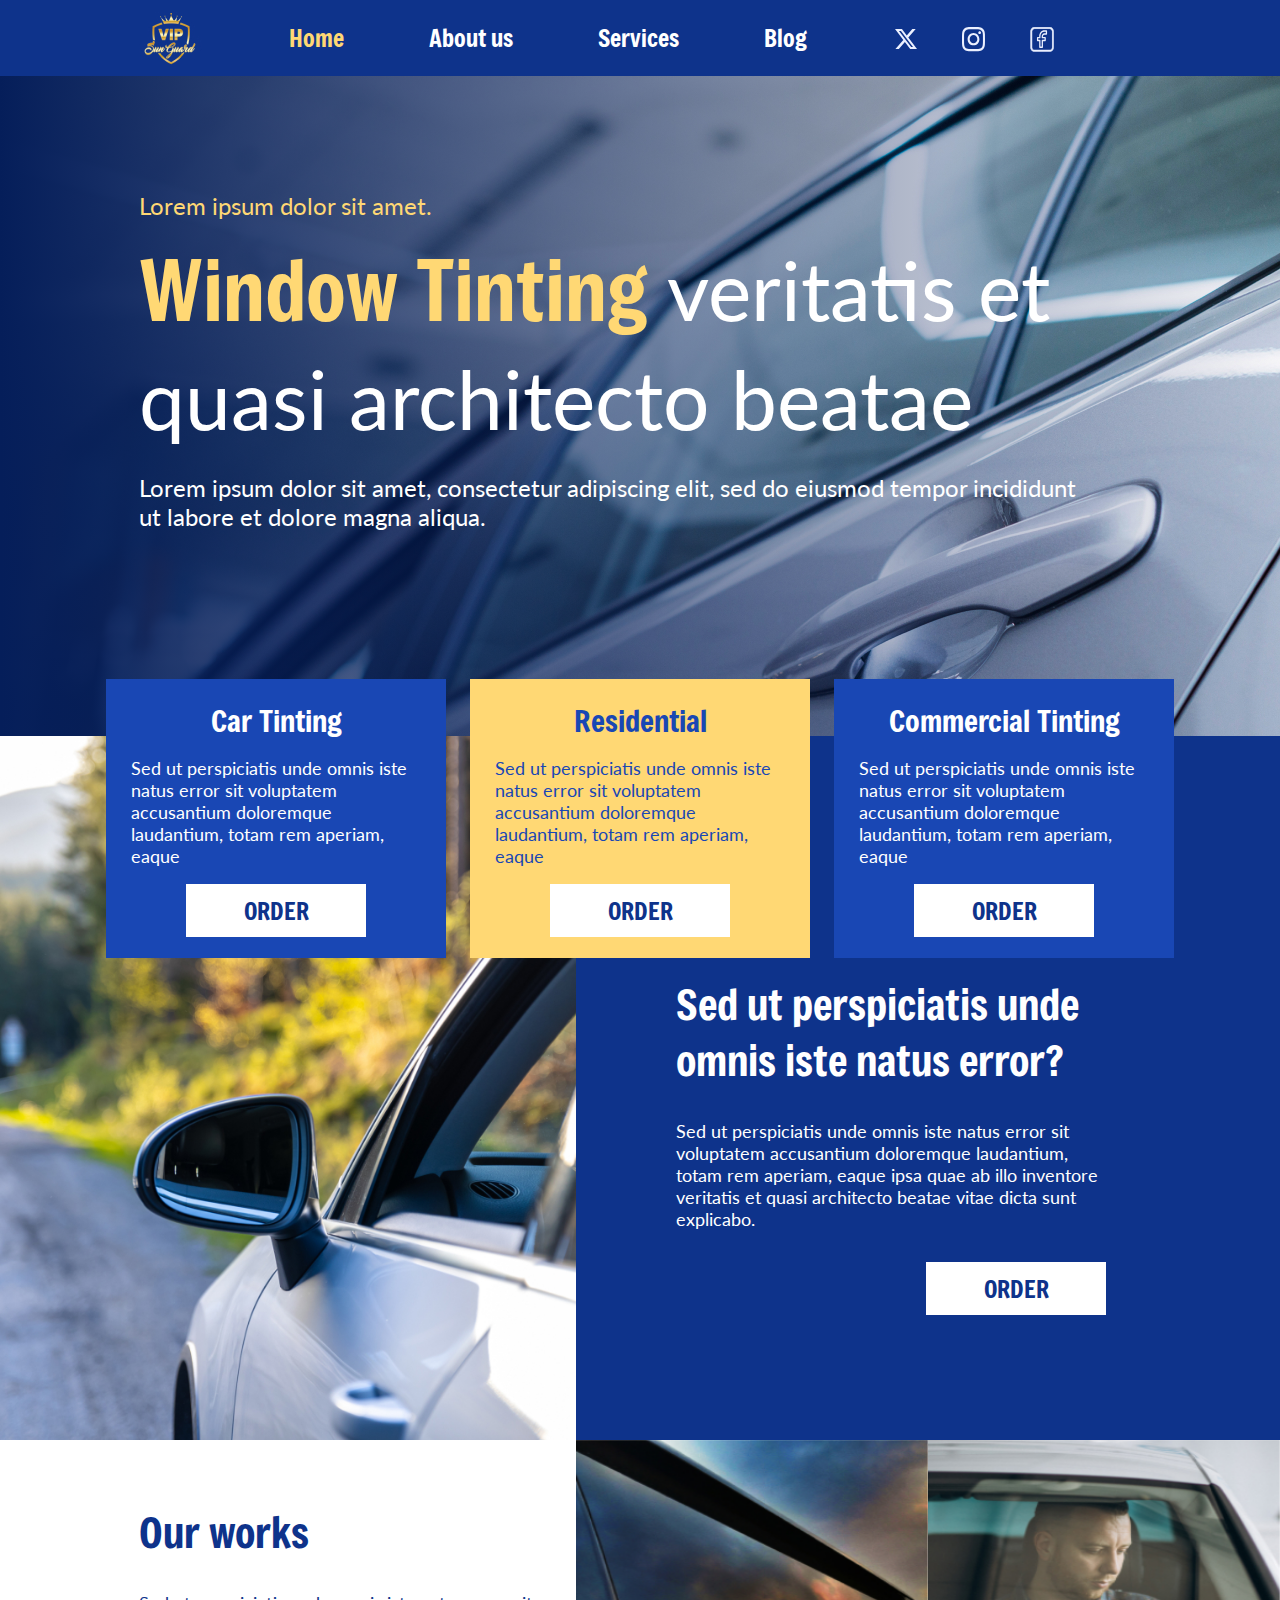
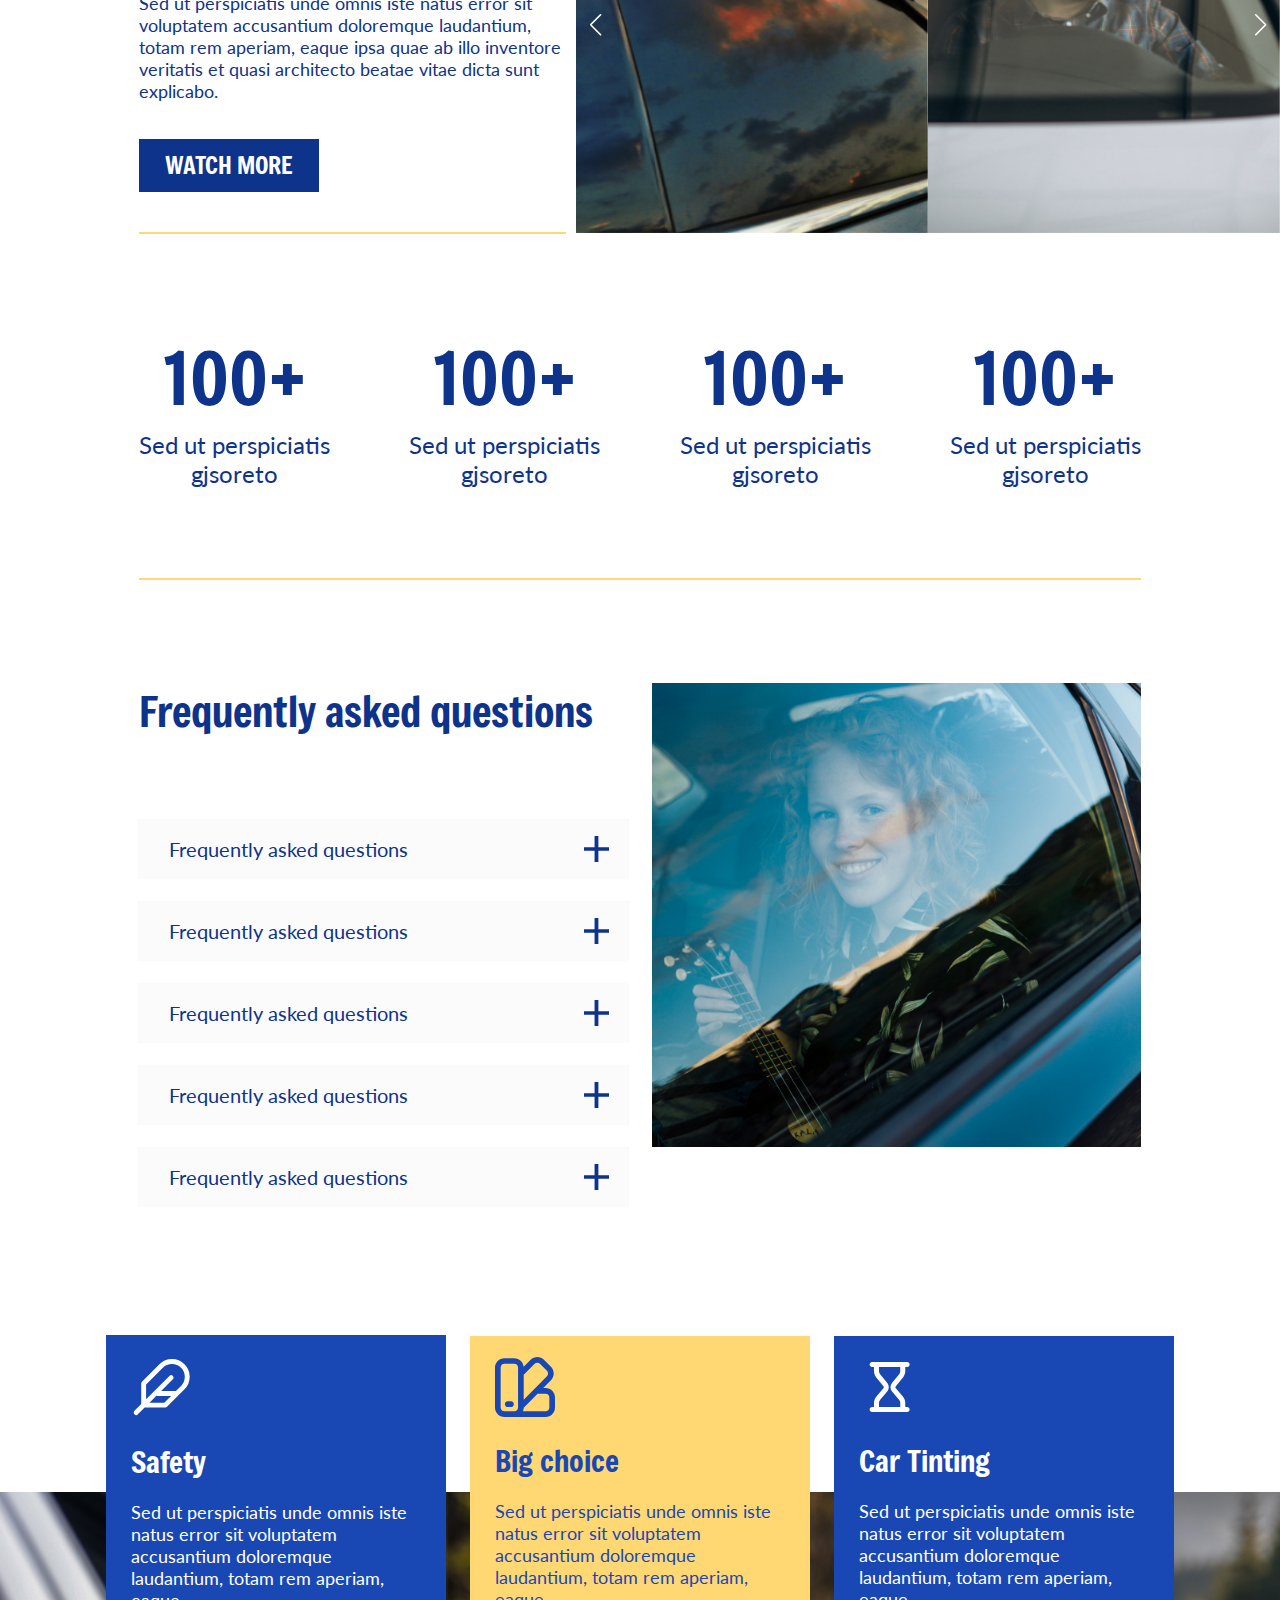
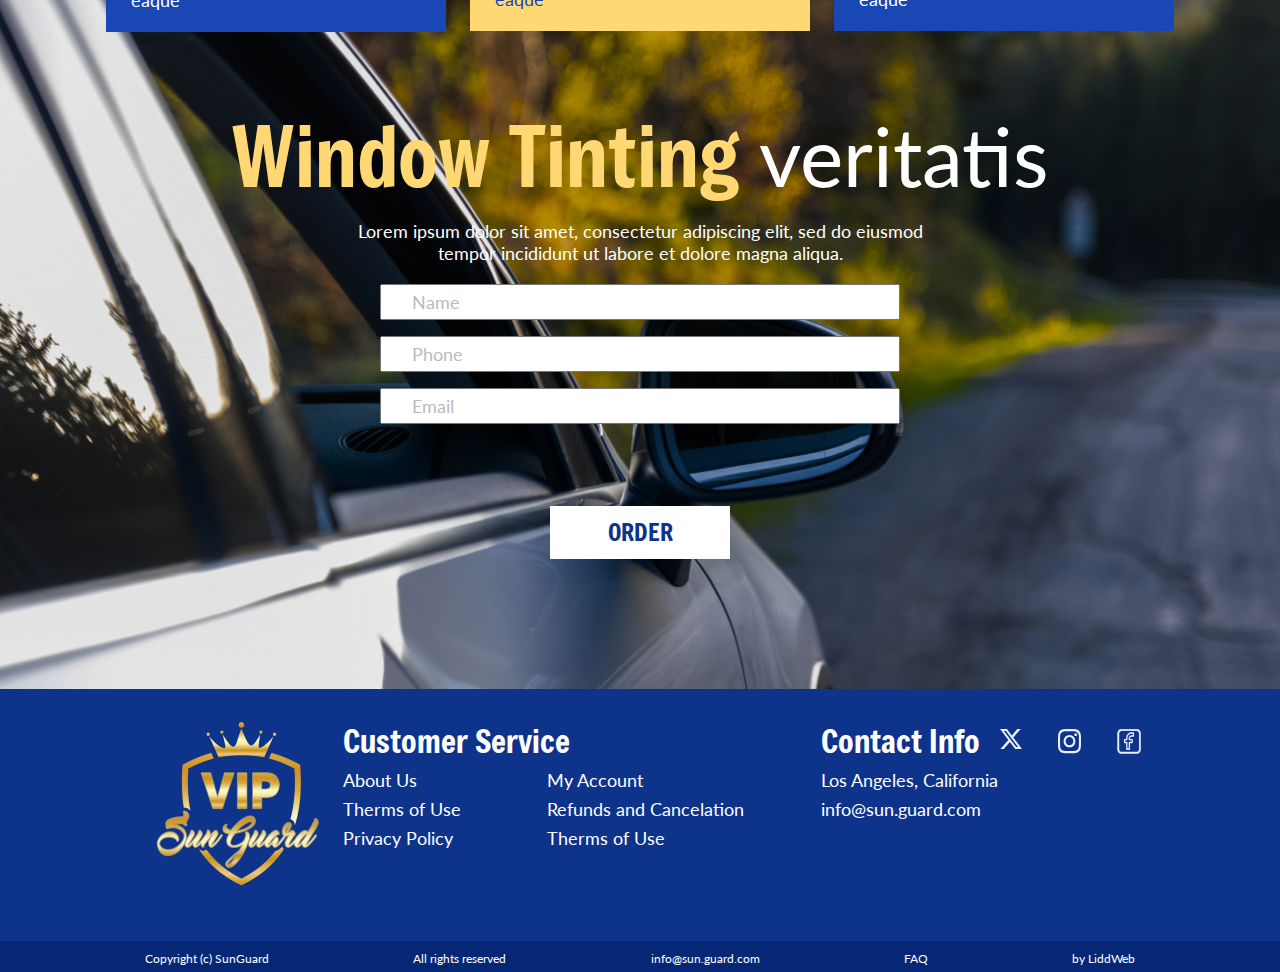
==== commit 22522f8f: "update file" ====
--- a/index.html
+++ b/index.html
@@ -108,7 +108,7 @@
                                             viewBox="0 0 22 21" fill="none">
                                             <path
                                                 d="M17.3246 0H20.6997L13.3281 8.49163L22 20.0483H15.2116L9.89092 13.0411L3.81008 20.0483H0.430248L8.31334 10.9639L0 0H6.96045L11.7649 6.40487L17.3246 0ZM16.1391 18.0146H18.0083L5.9422 1.92772H3.93438L16.1391 18.0146Z"
-                                                fill="#051e5a" />
+                                                fill="#FFFFFF" />
                                         </svg>
                                     </a>
                                 </li>
@@ -119,7 +119,7 @@
                                             viewBox="0 0 23 25" fill="none">
                                             <path
                                                 d="M11.5026 5.91225C8.23921 5.91225 5.60697 8.69034 5.60697 12.1345C5.60697 15.5787 8.23921 18.3568 11.5026 18.3568C14.7659 18.3568 17.3982 15.5787 17.3982 12.1345C17.3982 8.69034 14.7659 5.91225 11.5026 5.91225ZM11.5026 16.1798C9.3937 16.1798 7.66966 14.3657 7.66966 12.1345C7.66966 9.90338 9.38857 8.08923 11.5026 8.08923C13.6166 8.08923 15.3355 9.90338 15.3355 12.1345C15.3355 14.3657 13.6114 16.1798 11.5026 16.1798ZM19.0144 5.65772C19.0144 6.46461 18.3987 7.10905 17.6393 7.10905C16.8748 7.10905 16.2642 6.4592 16.2642 5.65772C16.2642 4.85625 16.8799 4.2064 17.6393 4.2064C18.3987 4.2064 19.0144 4.85625 19.0144 5.65772ZM22.9192 7.13071C22.832 5.18658 22.4112 3.46449 21.0617 2.04566C19.7174 0.626831 18.0857 0.182769 16.2437 0.0852923C14.3452 -0.0284308 8.65482 -0.0284308 6.75633 0.0852923C4.91941 0.177354 3.28773 0.621415 1.93826 2.04025C0.58879 3.45908 0.173173 5.18117 0.0808143 7.12529C-0.0269381 9.12898 -0.0269381 15.1346 0.0808143 17.1383C0.168042 19.0825 0.58879 20.8046 1.93826 22.2234C3.28773 23.6422 4.91428 24.0863 6.75633 24.1838C8.65482 24.2975 14.3452 24.2975 16.2437 24.1838C18.0857 24.0917 19.7174 23.6476 21.0617 22.2234C22.4061 20.8046 22.8268 19.0825 22.9192 17.1383C23.0269 15.1346 23.0269 9.1344 22.9192 7.13071ZM20.4665 19.2882C20.0663 20.3497 19.2915 21.1674 18.2807 21.5952C16.767 22.2288 13.1753 22.0826 11.5026 22.0826C9.82984 22.0826 6.23296 22.2234 4.72443 21.5952C3.71874 21.1728 2.94395 20.3551 2.53859 19.2882C1.93826 17.6907 2.0768 13.8999 2.0768 12.1345C2.0768 10.3691 1.94339 6.57292 2.53859 4.9808C2.93882 3.91938 3.71361 3.10166 4.72443 2.67385C6.23809 2.04025 9.82984 2.18646 11.5026 2.18646C13.1753 2.18646 16.7722 2.04566 18.2807 2.67385C19.2864 3.09625 20.0612 3.91397 20.4665 4.9808C21.0669 6.57834 20.9283 10.3691 20.9283 12.1345C20.9283 13.8999 21.0669 17.6961 20.4665 19.2882Z"
-                                                fill="#051e5a" />
+                                                fill="#FFFFFF" />
                                         </svg>
                                     </a>
                                 </li>
@@ -130,13 +130,13 @@
                                             viewBox="0 0 24 25" fill="none">
                                             <path
                                                 d="M19.6758 0.266994H4.49461C2.355 0.266994 0.614361 2.10368 0.614361 4.36133V20.3801C0.614361 22.6378 2.355 24.4745 4.49461 24.4745H19.6758C21.8154 24.4745 23.556 22.6378 23.556 20.3801V4.36133C23.556 2.10368 21.8154 0.266994 19.6758 0.266994ZM22.2065 20.3801C22.2065 21.8526 21.0713 23.0505 19.6758 23.0505H4.49461C3.09912 23.0505 1.96387 21.8526 1.96387 20.3801V4.36133C1.96387 2.88885 3.09912 1.69096 4.49461 1.69096H19.6758C21.0713 1.69096 22.2065 2.88885 22.2065 4.36133V20.3801Z"
-                                                fill="#051e5a" />
+                                                fill="#FFFFFF" />
                                             <path fill-rule="evenodd" clip-rule="evenodd"
                                                 d="M0.361328 4.36133C0.361328 1.95622 2.21526 0 4.49461 0H19.6758C21.9551 0 23.8091 1.95622 23.8091 4.36133V20.3801C23.8091 22.7852 21.9551 24.7415 19.6758 24.7415H4.49461C2.21526 24.7415 0.361328 22.7852 0.361328 20.3801V4.36133ZM4.49461 0.533989C2.49475 0.533989 0.867394 2.25113 0.867394 4.36133V20.3801C0.867394 22.4903 2.49475 24.2075 4.49461 24.2075H19.6758C21.6756 24.2075 23.303 22.4903 23.303 20.3801V4.36133C23.303 2.25113 21.6756 0.533989 19.6758 0.533989H4.49461ZM4.49461 1.95796C3.23887 1.95796 2.2169 3.03631 2.2169 4.36133V20.3801C2.2169 21.7052 3.23887 22.7835 4.49461 22.7835H19.6758C20.9315 22.7835 21.9535 21.7052 21.9535 20.3801V4.36133C21.9535 3.03631 20.9315 1.95796 19.6758 1.95796H4.49461ZM1.71084 4.36133C1.71084 2.7414 2.95938 1.42397 4.49461 1.42397H19.6758C21.211 1.42397 22.4595 2.7414 22.4595 4.36133V20.3801C22.4595 22.0001 21.211 23.3175 19.6758 23.3175H4.49461C2.95938 23.3175 1.71084 22.0001 1.71084 20.3801V4.36133Z"
-                                                fill="#051e5a" />
+                                                fill="#FFFFFF" />
                                             <path
                                                 d="M16.4414 3.2301H14.3785C11.5115 3.2301 9.17904 5.96468 9.17904 9.32602V9.89366H7.60026C7.2515 9.89366 6.96875 10.2252 6.96875 10.6341V13.5956C6.96875 14.0045 7.2515 14.336 7.60026 14.336H9.17904V20.2592C9.17904 20.6681 9.46179 20.9996 9.81055 20.9996H12.3366C12.6854 20.9996 12.9681 20.6681 12.9681 20.2592V14.336H15.1784C15.5272 14.336 15.8099 14.0045 15.8099 13.5956V10.6341C15.8099 10.2252 15.5272 9.89366 15.1784 9.89366H12.9681V9.32602C12.9681 8.41425 13.6008 7.67247 14.3785 7.67247H16.4414C16.7902 7.67247 17.0729 7.34097 17.0729 6.93208V3.9705C17.0729 3.5616 16.7902 3.2301 16.4414 3.2301ZM15.8099 6.19168H14.3785C12.9044 6.19168 11.7051 7.59774 11.7051 9.32602V10.6341C11.7051 11.0429 11.9878 11.3744 12.3366 11.3744H14.5469V12.8552H12.3366C11.9878 12.8552 11.7051 13.1867 11.7051 13.5956V19.5188H10.4421V13.5956C10.4421 13.1867 10.1593 12.8552 9.81055 12.8552H8.23177V11.3744H9.81055C10.1593 11.3744 10.4421 11.0429 10.4421 10.6341V9.32602C10.4421 6.78123 12.2079 4.71089 14.3785 4.71089H15.8099V6.19168Z"
-                                                fill="#051e5a" />
+                                                fill="#FFFFFF" />
                                         </svg></a>
                                 </li>
                             </ul>
@@ -179,21 +179,21 @@
                     <p class="serv__card_subtitle">Sed ut perspiciatis unde omnis iste natus error sit voluptatem
                         accusantium doloremque laudantium, totam rem aperiam,
                         eaque</p>
-                    <a href="#order" class="order__btn"><span></span>order</a>
+                    <a href="./service-card.html" class="order__btn"><span></span>order</a>
                 </li>
                 <li class="serv__card_item">
                     <h3 class="serv__card_title">Residential</h3>
                     <p class="serv__card_subtitle">Sed ut perspiciatis unde omnis iste natus error sit voluptatem
                         accusantium doloremque laudantium, totam rem aperiam,
                         eaque</p>
-                    <a href="#order" class="order__btn"><span></span>order</a>
+                    <a href="./service-card.html" class="order__btn"><span></span>order</a>
                 </li>
                 <li class="serv__card_item">
                     <h3 class="serv__card_title">Commercial Tinting</h3>
                     <p class="serv__card_subtitle">Sed ut perspiciatis unde omnis iste natus error sit voluptatem
                         accusantium doloremque laudantium, totam rem aperiam,
                         eaque</p>
-                    <a href="#order" class="order__btn"><span></span>order</a>
+                    <a href="./service-card.html" class="order__btn"><span></span>order</a>
                 </li>
             </ul>
 
--- a/css/style.css
+++ b/css/style.css
@@ -22,19 +22,16 @@
     zoom: 1.45;
   }
 }
-
 @media (min-width: 2560px) {
   body {
     zoom: 1.6;
   }
 }
-
 @media (max-width: 1600px) {
   body {
     zoom: 1;
   }
 }
-
 .container {
   width: 100%;
   max-width: 1528px;
@@ -42,12 +39,11 @@
   padding: 0 139px;
 }
 
-@media (max-width: 700px) {
+@media (max-width: 750px) {
   .container {
     padding: 0 45px;
   }
 }
-
 html {
   scroll-behavior: smooth;
 }
@@ -73,7 +69,6 @@
   width: 63px;
   height: 53px;
 }
-
 .h__left img {
   width: 100%;
   height: 100%;
@@ -94,7 +89,6 @@
   line-height: normal;
   transition: var(--trans);
 }
-
 .header__link:hover {
   color: #ffd874;
 }
@@ -153,7 +147,7 @@
   right: -100%;
   width: 100%;
   height: 100%;
-  background-color: rgb(255, 255, 255);
+  background-color: #0e338b;
   padding: 20px;
   box-sizing: border-box;
   transition: right 0.3s ease;
@@ -178,7 +172,7 @@
 
 .burger__icon.active .line1 {
   transform: rotate(-45deg) translate(-6px, 6px);
-  background-color: #051e5a;
+  background-color: #fff;
 }
 
 .burger__icon.active .line2 {
@@ -187,18 +181,17 @@
 
 .burger__icon.active .line3 {
   transform: rotate(45deg) translate(-9px, -9px);
-  background-color: #051e5a;
+  background-color: #fff;
 }
 
 .burger__list {
   display: flex;
   flex-direction: column;
   gap: 15px;
-  padding-top: 50px !important;
-}
-
+  padding-top: 90px !important;
+}
 .burger__list li a {
-  color: #0e338b;
+  color: #fff;
   font-family: "Freeman";
   font-size: 24px;
   font-style: normal;
@@ -207,25 +200,20 @@
 }
 
 @media (max-width: 1100px) {
-
   .h__center,
   .h__right {
     display: none;
   }
-
   .burger {
     display: block;
   }
-
   .burger__menu.active {
     display: block;
   }
-
   .burger__icon {
     display: flex;
   }
 }
-
 .burger__menu .h__social_list {
   position: absolute;
   bottom: 40px;
@@ -237,7 +225,6 @@
   background-repeat: no-repeat;
   background-size: cover;
   position: relative;
-  background-position: 60%
 }
 
 .hero__section::before {
@@ -277,7 +264,6 @@
   font-weight: 400;
   line-height: normal;
 }
-
 .hero__title span {
   color: #fff;
 }
@@ -299,7 +285,6 @@
   justify-content: space-between;
   width: 100%;
 }
-
 .services__section .container {
   padding-left: 190px;
   padding-right: 0px;
@@ -315,7 +300,6 @@
   max-width: 430px;
   padding-top: 346px;
 }
-
 .section__serv_container a {
   margin-top: 32px;
   margin-right: 0px;
@@ -364,15 +348,12 @@
   background-color: #1947b4;
   width: 340px;
 }
-
 .serv__card_item:nth-child(2) {
   background-color: #ffd874;
 }
-
 .serv__card_item:nth-child(2) .serv__card_title {
   color: #1947b4;
 }
-
 .serv__card_item:nth-child(2) .serv__card_subtitle {
   color: #1947b4;
 }
@@ -423,12 +404,10 @@
   .services__section .container {
     padding-left: 100px;
   }
-
   .section__serv_container {
     padding-top: 240px;
   }
 }
-
 .our_works__section {
   width: 100%;
 }
@@ -440,7 +419,6 @@
   position: relative;
   padding-right: 10px;
 }
-
 .container1 a {
   color: #fff;
   text-align: center;
@@ -493,13 +471,11 @@
     padding-bottom: 130px;
   }
 }
-
 @media (max-width: 1129px) {
   .our_work__subtitle {
     padding-bottom: 107px;
   }
 }
-
 .swiper__portf {
   width: 55%;
   margin: 0 !important;
@@ -518,7 +494,6 @@
   width: 9px !important;
   left: 15px !important;
 }
-
 .portf__prev::after {
   font-size: 22px !important;
 }
@@ -529,7 +504,6 @@
   width: 9px !important;
   right: 15px !important;
 }
-
 .portf__next::after {
   font-size: 22px !important;
 }
@@ -625,7 +599,6 @@
 .faq__right {
   width: 100%;
 }
-
 .faq__right img {
   width: 100%;
 }
@@ -640,16 +613,13 @@
   .faq__title {
     margin-bottom: 80px;
   }
-
   .faq__list {
     gap: 22px;
   }
-
   .faq__question {
     font-size: 20px;
   }
 }
-
 .faq__answer {
   background: #fbfbfb;
   box-shadow: 0px 0.25px 1px 0px rgba(0, 0, 0, 0.2), 0px 0.25px 1px 0px rgba(0, 0, 0, 0.1);
@@ -699,7 +669,6 @@
   font-weight: 400;
   line-height: normal;
 }
-
 .order__title span {
   color: #fff;
 }
@@ -742,13 +711,11 @@
   outline: none;
   transition: var(--trans);
 }
-
 .order__form-input:focus {
   border: 2px solid #ffd874;
 }
-
 .order__form-input::placeholder {
-  color: rgba(16, 59, 158, 0.9333333333);
+  color: #bababa;
   font-family: "Lato";
   font-size: 18px;
   font-style: normal;
@@ -779,15 +746,12 @@
   background-color: #1947b4;
   width: 340px;
 }
-
 .order__item:nth-child(2) {
   background-color: #ffd874;
 }
-
 .order__item:nth-child(2) .order__item_title {
   color: #1947b4;
 }
-
 .order__item:nth-child(2) .order__item_subtitle {
   color: #1947b4;
 }
@@ -857,7 +821,6 @@
   line-height: normal;
   transition: var(--trans);
 }
-
 .center__left_item a:hover {
   color: #ffd874;
 }
@@ -867,7 +830,6 @@
   flex-direction: column;
   gap: 7px;
 }
-
 .f__center_right h3 {
   color: #fff;
   font-family: "Freeman";
@@ -876,7 +838,6 @@
   font-weight: 400;
   line-height: normal;
 }
-
 .f__center_right a {
   color: #fff;
   font-family: "Lato";
@@ -886,7 +847,6 @@
   line-height: normal;
   transition: var(--trans);
 }
-
 .f__center_right a:hover {
   color: #ffd874;
 }
@@ -918,6 +878,442 @@
   display: flex;
   gap: 36px;
   transform: translateY(10px);
+}
+
+.footer__botom {
+  background: #062776;
+}
+
+.footer__private_list {
+  display: flex;
+  align-items: center;
+  justify-content: space-between;
+  padding: 6px;
+}
+
+.footer__private_item a {
+  color: #fff;
+  font-family: "Lato";
+  font-size: 12px;
+  font-style: normal;
+  font-weight: 400;
+  line-height: normal;
+  transition: var(--trans);
+}
+.footer__private_item a:hover {
+  color: #ffd874;
+}
+
+.serv__img1 {
+  display: none;
+}
+
+.services__hero_section {
+  background-image: url(../img/service__img1.jpg);
+  background-repeat: no-repeat;
+  background-size: cover;
+  position: relative;
+  background-position: center;
+}
+
+.services__hero_section::before {
+  content: "";
+  position: absolute;
+  top: 0;
+  left: 0;
+  width: 100%;
+  height: 100%;
+  background: linear-gradient(270deg, rgba(255, 255, 255, 0) 0%, rgba(255, 255, 255, 0.8470588235) 100%);
+  z-index: 1;
+}
+
+.about__hero_container {
+  position: relative;
+  z-index: 1;
+  padding-top: 40px;
+  padding-bottom: 325px;
+}
+
+.about__hero_title {
+  color: #1947b4;
+  font-family: "Freeman";
+  font-size: 72px;
+  font-style: normal;
+  font-weight: 400;
+  line-height: normal;
+  margin-bottom: 18px;
+  margin-top: 8px;
+}
+
+.about__hero_subtitle {
+  color: #0e338b;
+  font-family: "Lato";
+  font-size: 16px;
+  font-style: normal;
+  font-weight: 400;
+  line-height: normal;
+  width: 100%;
+  max-width: 430px;
+}
+
+.nav__serv {
+  display: flex;
+  align-items: center;
+  gap: 14px;
+}
+.nav__serv a {
+  color: #0e338b;
+  text-align: center;
+  font-family: "Lato";
+  font-size: 16px;
+  font-style: normal;
+  font-weight: 400;
+  line-height: normal;
+  transition: var(--trans);
+}
+.nav__serv a:hover {
+  color: #ffd874;
+}
+
+.services__card_section {
+  padding-bottom: 200px;
+}
+
+.services__card_list {
+  display: flex;
+  flex-direction: column;
+}
+
+.services__card_item {
+  display: flex;
+  align-items: center;
+  padding-top: 55px;
+  padding-bottom: 55px;
+  border-bottom: 2px solid #ffd874;
+  justify-content: space-between;
+}
+.services__card_item svg {
+  width: 111px;
+  height: 183px;
+  margin-right: 41px;
+}
+
+.services__card_info {
+  display: flex;
+  flex-direction: column;
+  margin-right: 10px;
+}
+.services__card_info a {
+  color: #fff;
+  text-align: center;
+  font-family: "Freeman";
+  font-size: 24px;
+  font-style: normal;
+  font-weight: 400;
+  line-height: normal;
+  text-transform: uppercase;
+  display: flex;
+  justify-content: center;
+  align-items: center;
+  background-color: #0e338b;
+  width: 180px;
+  height: 53px;
+  transition: var(--trans);
+  position: relative;
+  margin-left: 0;
+}
+
+.services__info_title {
+  color: #0e338b;
+  font-family: "Freeman";
+  font-size: 42px;
+  font-style: normal;
+  font-weight: 400;
+  line-height: normal;
+}
+
+.services__info_subtitle {
+  color: #0e338b;
+  font-family: "Lato";
+  font-size: 16px;
+  font-style: normal;
+  font-weight: 400;
+  line-height: normal;
+  margin-top: 16px;
+  margin-bottom: 30px;
+  width: 100%;
+  max-width: 430px;
+  margin-right: 117px;
+}
+
+.services__card_img {
+  display: block;
+}
+.services__card_img img {
+  width: 100%;
+}
+
+.about__hero_section {
+  background-image: url(../img/about_us1.jpg);
+  background-repeat: no-repeat;
+  background-size: cover;
+  position: relative;
+  background-position: 57%;
+}
+
+.about__hero_section::before {
+  content: "";
+  position: absolute;
+  top: 0;
+  left: 0;
+  width: 100%;
+  height: 100%;
+  background: linear-gradient(270deg, rgba(255, 255, 255, 0) 0%, rgba(255, 255, 255, 0.8470588235) 100%);
+  z-index: 1;
+}
+
+.about__info_section {
+  padding-top: 50px;
+  padding-bottom: 70px;
+}
+
+.about__info_container {
+  display: flex;
+  justify-content: space-between;
+  align-items: center;
+}
+.about__info_container a {
+  background: #0e338b;
+  color: #fff;
+  margin-left: 0;
+}
+
+.about__info_title {
+  color: #0e338b;
+  font-family: "Lato";
+  font-size: 16px;
+  font-style: normal;
+  font-weight: 400;
+  line-height: normal;
+  width: 100%;
+  max-width: 523px;
+  margin-bottom: 40px;
+}
+
+.whychoose__section {
+  padding-top: 60px;
+  padding-bottom: 275px;
+}
+
+.whychoose__title {
+  color: #1947b4;
+  font-family: "Freeman";
+  font-size: 72px;
+  font-style: normal;
+  font-weight: 400;
+  line-height: normal;
+}
+
+.whychoose__list {
+  margin-top: 65px;
+  padding-bottom: 65px;
+  display: flex;
+  align-items: center;
+  justify-content: space-between;
+  border-bottom: 2px solid #ffd874;
+}
+
+.whychoose__item {
+  display: flex;
+  align-items: center;
+  gap: 45px;
+}
+
+.whychoose__info {
+  color: #0e338b;
+  font-family: "Lato";
+  font-size: 24px;
+  font-style: normal;
+  font-weight: 700;
+  line-height: normal;
+  width: 100%;
+  max-width: 230px;
+}
+
+.about__img {
+  position: relative;
+}
+
+.about__img_title {
+  color: #0e338b;
+  font-family: "Lato";
+  font-size: 16px;
+  font-style: normal;
+  font-weight: 400;
+  line-height: normal;
+  position: absolute;
+  top: -3px;
+  right: -45%;
+  width: 100%;
+  max-width: 250px;
+}
+
+.blog__section {
+  padding-top: 40px;
+  padding-bottom: 80px;
+}
+
+.blog__title {
+  color: #1947b4;
+  font-family: "Freeman";
+  font-size: 72px;
+  font-style: normal;
+  font-weight: 400;
+  line-height: normal;
+  margin-bottom: 40px;
+  margin-top: 10px;
+}
+
+.blog__list {
+  display: grid;
+  grid-template-columns: repeat(3, 1fr);
+  gap: 50px;
+  margin-bottom: 80px;
+}
+
+.blog__item {
+  display: flex;
+  flex-direction: column;
+  width: 100%;
+  max-width: 340px;
+  gap: 12px;
+}
+
+.blog__img {
+  display: block;
+  width: 100%;
+  max-width: 340px;
+}
+.blog__img img {
+  width: 100%;
+}
+
+.blog__info_title {
+  color: #0e338b;
+  font-family: "Freeman";
+  font-size: 16px;
+  font-style: normal;
+  font-weight: 400;
+  line-height: normal;
+  width: 100%;
+}
+
+.blog__info {
+  display: flex;
+  justify-content: space-between;
+  align-items: center;
+}
+.blog__info a {
+  color: #0e338b;
+  font-family: "Lato";
+  font-size: 16px;
+  font-style: normal;
+  font-weight: 400;
+  line-height: normal;
+  transition: var(--trans);
+}
+.blog__info a:hover {
+  color: #ffd874;
+}
+
+.blog__date {
+  color: #0e338b;
+  font-family: "Lato";
+  font-size: 16px;
+  font-style: normal;
+  font-weight: 400;
+  line-height: normal;
+}
+
+.blog__pagination {
+  display: flex;
+  justify-content: center;
+  gap: 16px;
+  height: 20px;
+  align-items: center;
+}
+.blog__pagination span {
+  color: #0e338b;
+  font-family: "Freeman";
+  font-size: 16px;
+  font-style: normal;
+  font-weight: 400;
+  line-height: normal;
+  cursor: pointer;
+}
+
+.blog__arrow {
+  display: flex;
+  align-items: center;
+  justify-content: center;
+}
+
+.blog__pagination .active {
+  font-weight: bold;
+}
+
+.blog__pagination .disabled {
+  opacity: 0.5;
+  pointer-events: none;
+}
+
+.blog__cart_info {
+  padding-top: 40px;
+  padding-bottom: 120px;
+}
+
+.blog__card_info a {
+  background: #0e338b;
+  color: #fff;
+  margin-right: 0;
+}
+
+.blog__card_img {
+  width: 100%;
+  margin-bottom: 25px;
+}
+.blog__card_img img {
+  width: 100%;
+}
+
+.blog__card_text {
+  margin-top: 25px;
+  display: flex;
+  justify-content: space-between;
+  margin-bottom: 40px;
+  gap: 50px;
+}
+
+.text__left {
+  width: 100%;
+  max-width: 522px;
+  color: #0e338b;
+  font-family: "Lato";
+  font-size: 16px;
+  font-style: normal;
+  font-weight: 400;
+  line-height: normal;
+}
+
+.text__right {
+  width: 100%;
+  max-width: 522px;
+  color: #0e338b;
+  font-family: "Lato";
+  font-size: 16px;
+  font-style: normal;
+  font-weight: 400;
+  line-height: normal;
 }
 
 @media (max-width: 1273px) {
@@ -925,113 +1321,90 @@
     padding-left: 20px;
   }
 }
-
-@media (max-width: 1100px) {
-  .f__right {
-    padding-left: 0px;
-  }
-}
-
-.footer__botom {
-  background: #062776;
-}
-
-.footer__private_list {
-  display: flex;
-  align-items: center;
-  justify-content: space-between;
-  padding: 6px;
-}
-
-.footer__private_item a {
-  color: #fff;
-  font-family: "Lato";
-  font-size: 12px;
-  font-style: normal;
-  font-weight: 400;
-  line-height: normal;
-  transition: var(--trans);
-}
-
-.footer__private_item a:hover {
-  color: #ffd874;
-}
-
-.serv__img1 {
-  display: none;
-}
-
+@media (max-width: 1150px) {
+  .about__info_container {
+    flex-direction: column;
+    justify-content: center;
+  }
+}
 @media (max-width: 1100px) {
   .serv__card_item {
     width: 300px;
   }
-
   .order__item {
     width: 300px;
   }
-}
-
+  .f__right {
+    padding-left: 0px;
+  }
+  .total__list {
+    display: grid;
+    grid-template-columns: 2fr 2fr;
+    gap: 30px;
+    margin-right: auto;
+    margin-left: auto;
+  }
+  .total__item {
+    text-align: center;
+    margin-right: auto;
+    margin-left: auto;
+  }
+  .whychoose__title {
+    font-size: 60px;
+  }
+  .whychoose__info {
+    font-size: 20px;
+  }
+}
 @media (max-width: 1050px) {
   .hero__uptitle {
     font-size: 24px;
   }
-
   .hero__title {
     font-size: 60px;
   }
-
   .hero__subtitle {
     font-size: 24px;
   }
-
   .services__section {
     flex-direction: column-reverse;
   }
-
   .serv__card_list {
     position: relative;
     flex-direction: column;
     justify-content: center;
   }
-
   .section__serv_container {
     padding-top: 0px;
     margin-right: auto;
     margin-left: auto;
   }
-
   .serv__cont {
     margin-top: 60px;
     width: 60%;
     margin-right: auto;
     margin-left: auto;
   }
-
   .section__serv_container a {
     display: none;
   }
-
   .serv__img {
     display: none;
   }
-
   .serv__img1 {
     display: block;
     width: 100%;
   }
-
   .our_work__cont {
     flex-direction: column;
     justify-content: center;
   }
-
   .services__section .container {
     width: 100%;
     max-width: 1528px;
     margin: 0 auto;
     padding: 0 139px;
   }
-
   .container1 {
     width: 100%;
     max-width: 400px;
@@ -1039,7 +1412,6 @@
     margin-left: auto;
     padding-left: 0px;
   }
-
   .container1 a {
     margin-right: auto;
     margin-left: auto;
@@ -1047,77 +1419,50 @@
     bottom: 0px;
     margin-bottom: 60px;
   }
-
   .our_work__subtitle {
     padding-bottom: 33px;
     border: none;
   }
-
   .swiper__portf {
     width: 100%;
   }
-
-  .total__list {
-    display: grid;
-    grid-template-columns: 2fr 2fr;
-    gap: 30px;
-    margin-right: auto;
-    margin-left: auto;
-  }
-
-  .total__item {
-    text-align: center;
-    margin-right: auto;
-    margin-left: auto;
-  }
-
   .faq__right {
     display: none;
   }
-
   .faq__cont {
     flex-direction: column;
   }
-
   .faq__left {
     max-width: 100%;
   }
-
   .faq__title {
     margin-bottom: 50px;
   }
-
   .faq__section {
     padding-bottom: 60px;
   }
-
   .order__list {
     position: relative;
     flex-direction: column;
     top: 45px;
   }
-
   .order__section {
     display: flex;
     flex-direction: column-reverse;
   }
-
   .order__section .container {
     padding-bottom: 120px;
   }
-
   .f__center {
     gap: 50px;
     flex-direction: column;
     text-align: start;
   }
-
   .footer__container {
     flex-direction: column;
     justify-content: center;
     align-items: start;
   }
-
   .footer__private_list {
     flex-direction: column;
     align-items: start;
@@ -1125,144 +1470,250 @@
     padding-bottom: 25px;
     gap: 8px;
   }
-
   .footer__private_item a {
     font-size: 12px;
   }
-}
-
+  .services__card_item {
+    flex-direction: column;
+    align-items: start;
+  }
+  .services__card_info {
+    margin-bottom: 40px;
+  }
+  .services__card_img {
+    width: 100%;
+  }
+  .services__card_section {
+    padding-bottom: 0px;
+  }
+  .whychoose__section {
+    padding-bottom: 20px;
+  }
+  .about__img_title {
+    max-width: 200px;
+    right: -34%;
+  }
+  .blog__list {
+    grid-template-columns: repeat(2, 1fr);
+  }
+  .blog__card_text {
+    flex-direction: column;
+  }
+  .text__left,
+  .text__right {
+    max-width: 100%;
+  }
+}
+@media (max-width: 950px) {
+  .whychoose__list {
+    flex-direction: column;
+    justify-content: center;
+    gap: 72px;
+  }
+  .whychoose__title {
+    font-size: 42px;
+    text-align: center;
+  }
+}
+@media (max-width: 850px) {
+  .about__img_title {
+    right: -52%;
+    top: -6px;
+  }
+  .about__info_container {
+    align-items: start;
+  }
+  .about__img {
+    max-width: 350px;
+    margin-bottom: 20px;
+  }
+  .about__img img {
+    width: 100%;
+  }
+  .blog__card_img {
+    height: 250px;
+  }
+  .blog__card_img img {
+    height: 100%;
+  }
+}
 @media (max-width: 600px) {
   .hero__section {
     padding-bottom: 300px;
     height: auto;
   }
-}
-
+  .about__img_title {
+    font-size: 16px;
+    max-width: 130px;
+    right: -32%;
+  }
+  .blog__list {
+    grid-template-columns: repeat(1, 1fr);
+  }
+  .blog__item {
+    margin-right: auto;
+    margin-left: auto;
+  }
+}
+@media (max-width: 515px) {
+  .about__img {
+    max-width: 250px;
+  }
+  .about__img_title {
+    right: -46%;
+  }
+}
 @media (max-width: 500px) {
   .hero__container {
     padding-top: 53px;
   }
-
   .hero__uptitle {
     font-size: 18px;
   }
-
   .hero__title {
     font-size: 40px;
   }
-
   .hero__subtitle {
     font-size: 18px;
   }
-
   .serv__card_title {
     font-size: 24px;
   }
-
   .serv__card_subtitle {
     margin-bottom: 20px;
   }
-
   .section__serv_title {
     font-size: 24px;
   }
-
   .services__section .container {
     padding: 0px 45px;
   }
-
   .serv__cont {
     width: 100%;
   }
-
   .our_work__title {
     font-size: 24px;
   }
-
   .total__section {
     padding-top: 40px;
   }
-
   .total__list {
     padding-bottom: 50px;
   }
-
   .total__number {
     font-size: 32px;
   }
-
   .total__title {
     font-size: 18px;
   }
-
   .faq__title {
     margin-bottom: 20px;
     font-size: 24px;
   }
-
   .faq__question {
     font-size: 20px;
   }
-
   .order__item_title {
     font-size: 24px;
   }
-
   .order__item_subtitle {
     font-size: 18px;
   }
-
   .order__title {
     font-size: 40px;
     text-align: center;
   }
-
   .order__form-button {
     margin-top: 25px;
   }
-
   .f__left {
     width: 120px;
   }
-
   .f__left img {
     width: 100%;
   }
-
   .f__center_left h3 {
     font-size: 24px;
   }
-
   .f__center_right h3 {
     font-size: 24px;
   }
-
   .f__right {
     width: 100%;
   }
-
   .f__social_item svg {
     width: 50px;
     height: 50px;
   }
-
   .f__social_list {
     justify-content: space-between;
   }
-
   .h__social_list {
     width: 75%;
     justify-content: space-between;
   }
-
   .h__social_item svg {
     width: 50px;
     height: 50px;
   }
-
   .center__left-list {
     grid-template-columns: 1fr;
   }
-}
-
-/*# sourceMappingURL=style.css.map */+  .about__hero_title {
+    font-size: 40px;
+  }
+  .services__hero_section {
+    background-image: url(../img/service__img2.jpg);
+  }
+  .services__card_item {
+    padding-top: 40px;
+    padding-bottom: 40px;
+  }
+  .services__info_title {
+    margin-top: 30px;
+    font-size: 24px;
+  }
+  .services__card_img img {
+    height: 250px;
+  }
+  .container1 {
+    padding-left: 45px;
+    padding-right: 45px;
+  }
+  .blog__card_text {
+    gap: 20px;
+  }
+  .services__hero_section::before {
+    background: linear-gradient(270deg, rgba(255, 255, 255, 0) -59%, rgba(255, 255, 255, 0.8470588235) 103%);
+  }
+  .burger__list {
+    justify-content: center;
+    align-items: center;
+  }
+}
+@media (max-width: 420px) {
+  .about__img {
+    max-width: 220px;
+  }
+  .about__img_title {
+    right: -54%;
+  }
+}
+@media (max-width: 400px) {
+  .about__img {
+    max-width: 200px;
+  }
+  .about__img_title {
+    right: -51%;
+    font-size: 14px;
+    max-width: 114px;
+  }
+}
+@media (max-width: 350px) {
+  .about__img {
+    max-width: 160px;
+  }
+  .about__img_title {
+    right: -66%;
+  }
+}/*# sourceMappingURL=style.css.map */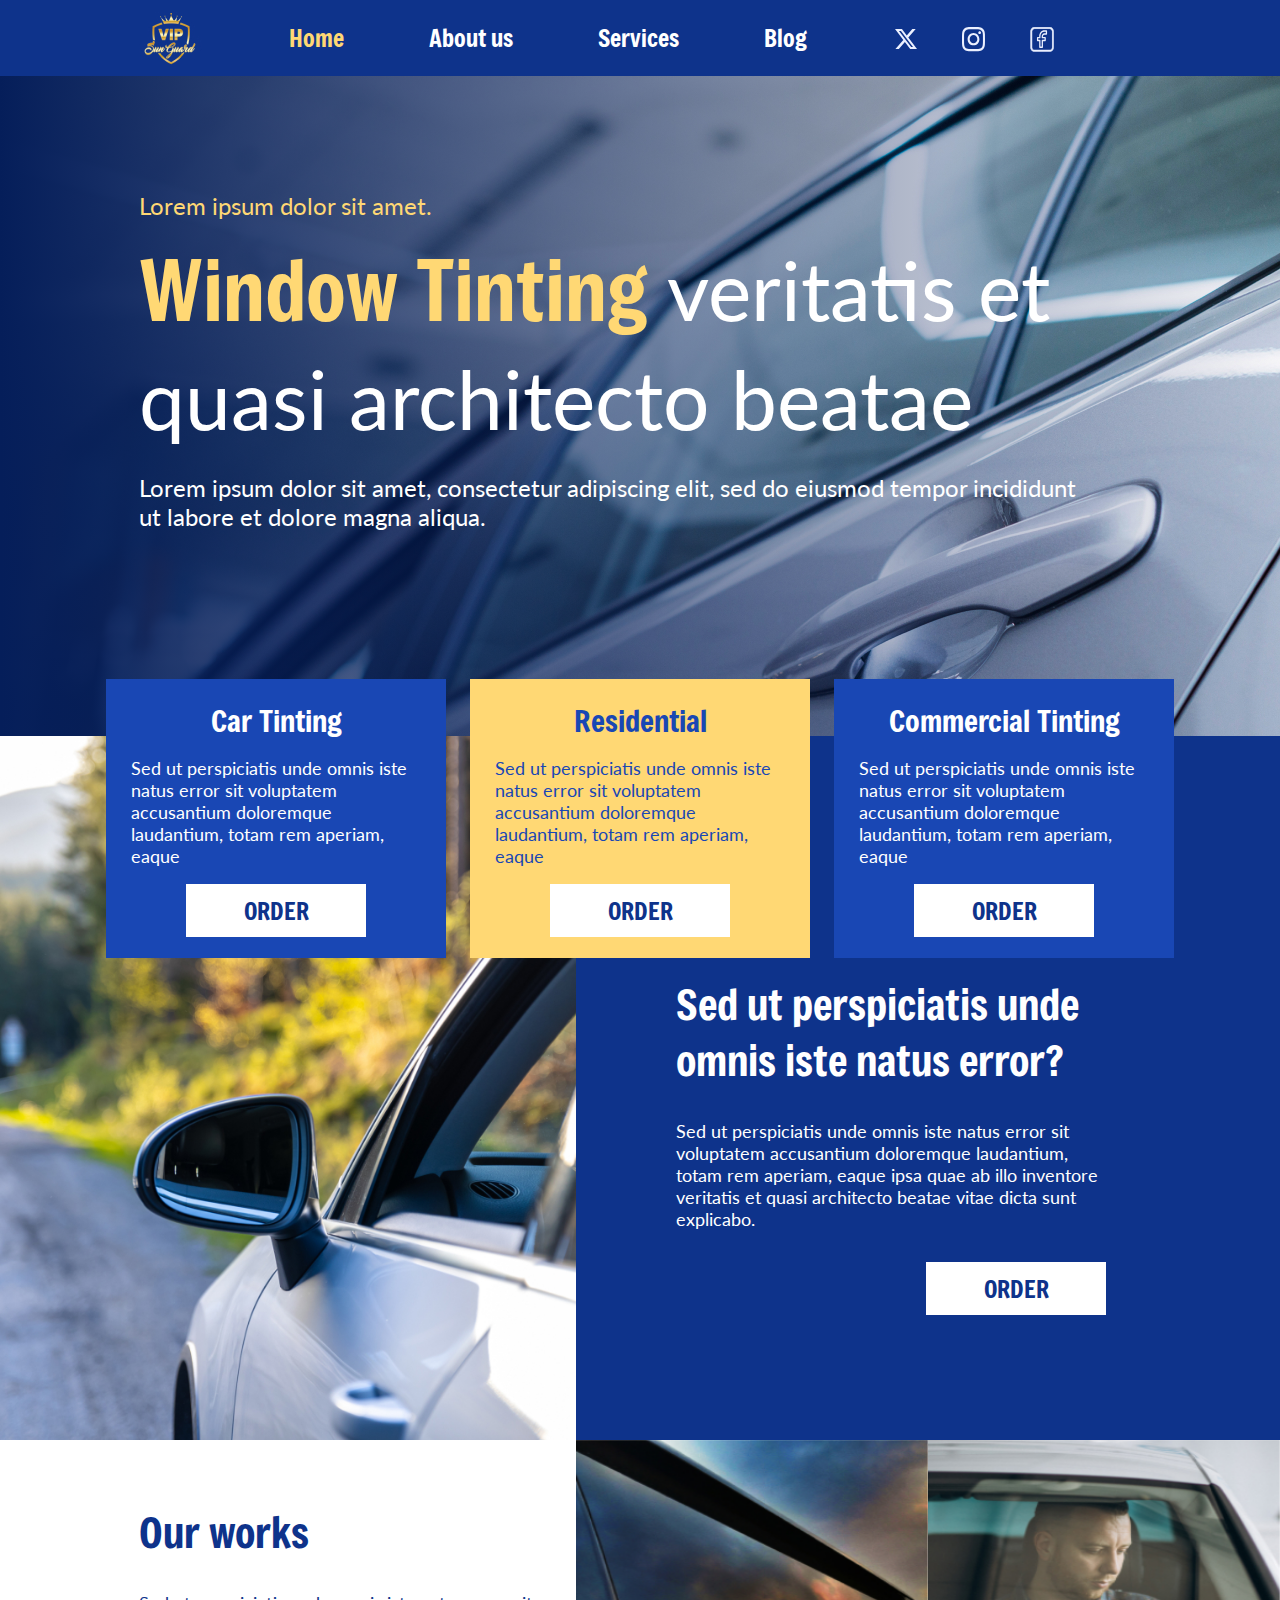
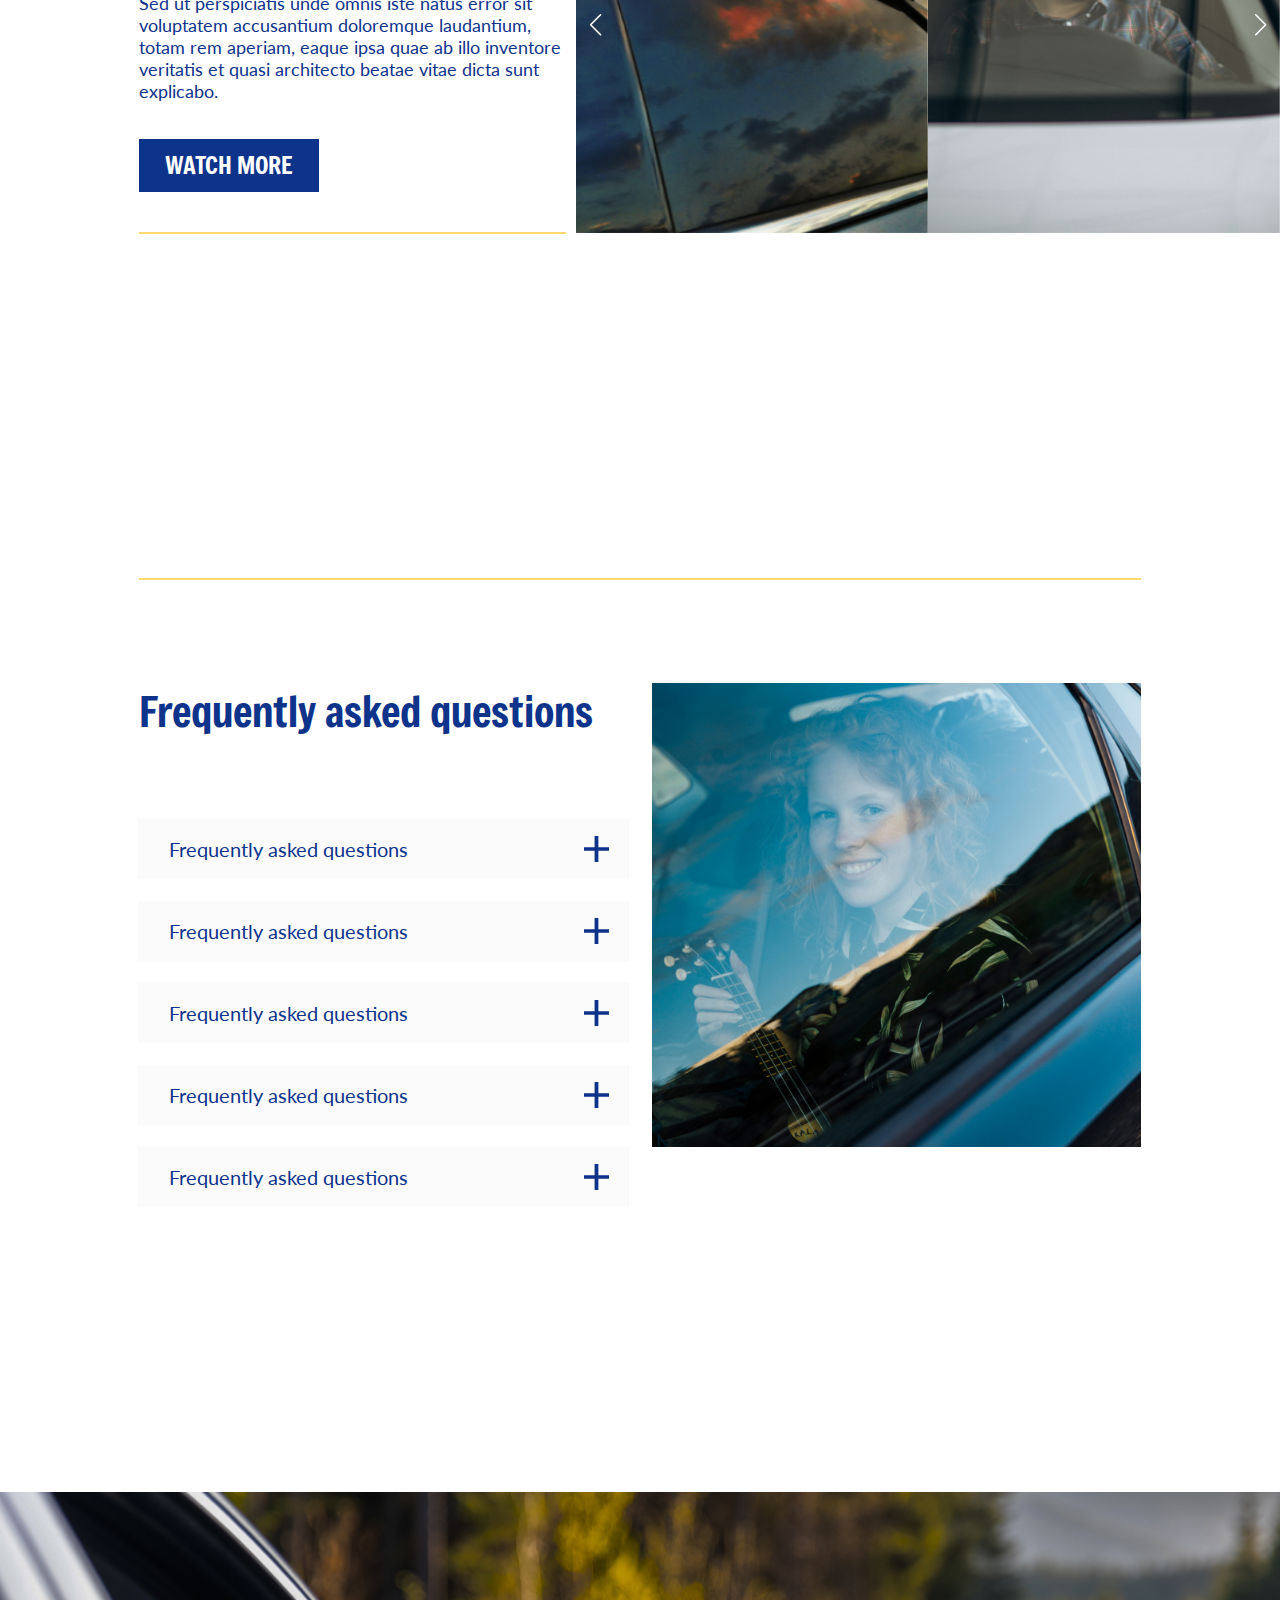
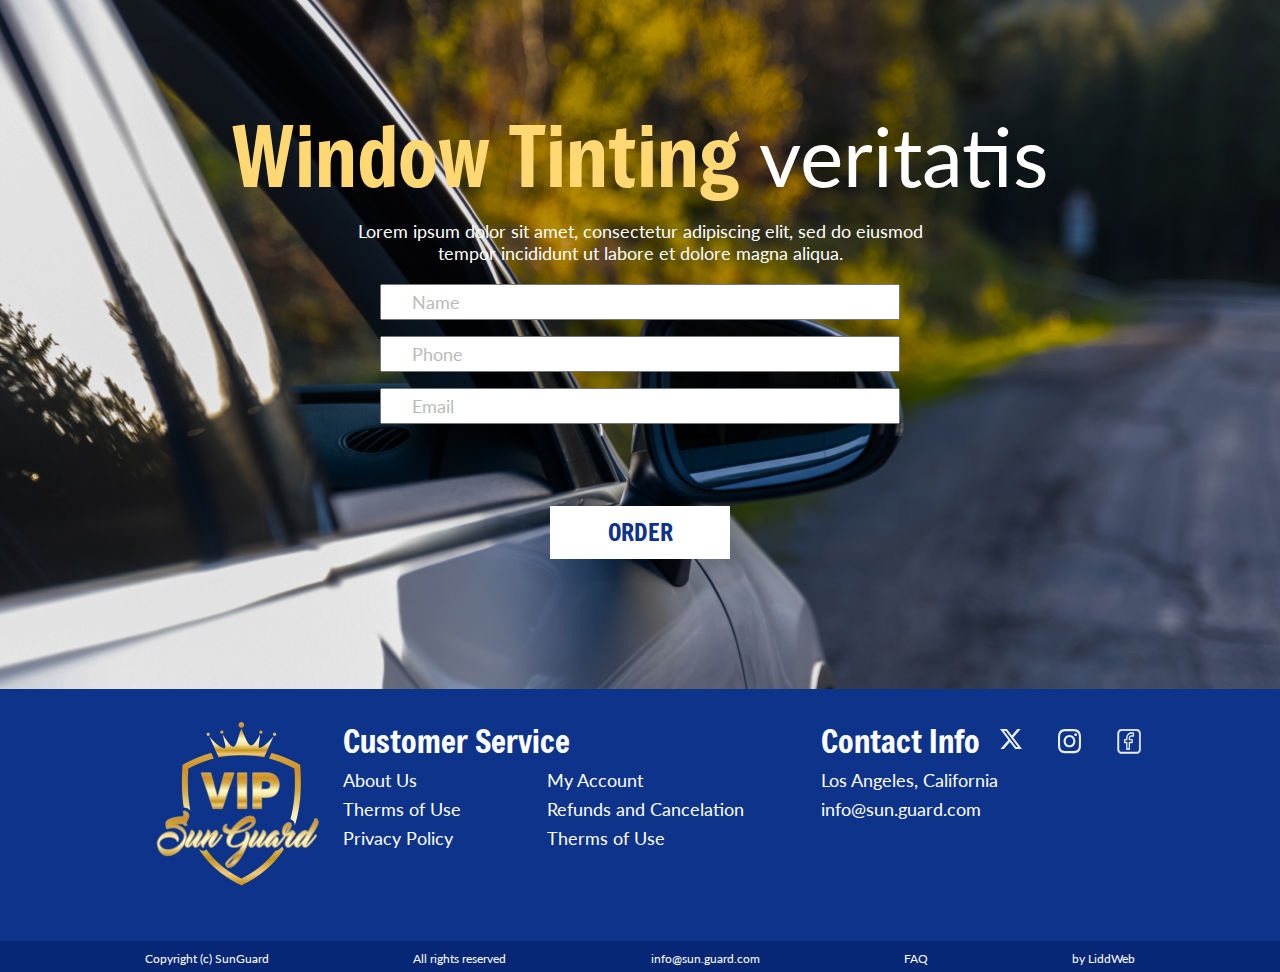
==== commit 2358740b: "update animation" ====
--- a/index.html
+++ b/index.html
@@ -11,6 +11,7 @@
         href="https://fonts.googleapis.com/css2?family=Freeman&family=Lato:ital,wght@0,100;0,300;0,400;0,700;0,900;1,100;1,300;1,400;1,700;1,900&display=swap"
         rel="stylesheet">
     <link rel="stylesheet" href="https://cdn.jsdelivr.net/npm/swiper@9/swiper-bundle.min.css" />
+    <link href="https://unpkg.com/aos@2.3.1/dist/aos.css" rel="stylesheet">
     <title>SunGuard</title>
 </head>
 
@@ -174,21 +175,21 @@
                 </div>
             </div>
             <ul class="serv__card_list">
-                <li class="serv__card_item">
+                <li class="serv__card_item " data-aos="fade-up" data-aos-duration="1300">
                     <h3 class="serv__card_title">Car Tinting</h3>
                     <p class="serv__card_subtitle">Sed ut perspiciatis unde omnis iste natus error sit voluptatem
                         accusantium doloremque laudantium, totam rem aperiam,
                         eaque</p>
                     <a href="./service-card.html" class="order__btn"><span></span>order</a>
                 </li>
-                <li class="serv__card_item">
+                <li class="serv__card_item" data-aos="fade-up" data-aos-duration="2000">
                     <h3 class="serv__card_title">Residential</h3>
                     <p class="serv__card_subtitle">Sed ut perspiciatis unde omnis iste natus error sit voluptatem
                         accusantium doloremque laudantium, totam rem aperiam,
                         eaque</p>
                     <a href="./service-card.html" class="order__btn"><span></span>order</a>
                 </li>
-                <li class="serv__card_item">
+                <li class="serv__card_item" data-aos="fade-up" data-aos-duration="2700">
                     <h3 class="serv__card_title">Commercial Tinting</h3>
                     <p class="serv__card_subtitle">Sed ut perspiciatis unde omnis iste natus error sit voluptatem
                         accusantium doloremque laudantium, totam rem aperiam,
@@ -234,22 +235,22 @@
         <section class="total__section">
             <div class="container">
                 <ul class="total__list">
-                    <li class="total__item">
+                    <li class="total__item" data-aos="fade-up" data-aos-duration="3000">
                         <h3 class="total__number">100+</h3>
                         <p class="total__title">Sed ut perspiciatis
                             gjsoreto</p>
                     </li>
-                    <li class="total__item">
+                    <li class="total__item" data-aos="fade-up" data-aos-duration="3000">
                         <h3 class="total__number">100+</h3>
                         <p class="total__title">Sed ut perspiciatis
                             gjsoreto</p>
                     </li>
-                    <li class="total__item">
+                    <li class="total__item" data-aos="fade-up" data-aos-duration="3000">
                         <h3 class="total__number">100+</h3>
                         <p class="total__title">Sed ut perspiciatis
                             gjsoreto</p>
                     </li>
-                    <li class="total__item">
+                    <li class="total__item" data-aos="fade-up" data-aos-duration="3000">
                         <h3 class="total__number">100+</h3>
                         <p class="total__title">Sed ut perspiciatis
                             gjsoreto</p>
@@ -406,7 +407,8 @@
             </div>
             <div class="order__section_card">
                 <ul class="order__list">
-                    <li class="order__item">
+                    <li class="order__item" data-aos="fade-up" data-aos-duration="2000">
+
                         <svg xmlns="http://www.w3.org/2000/svg" width="61" height="62" viewBox="0 0 61 62" fill="none">
                             <path fill-rule="evenodd" clip-rule="evenodd"
                                 d="M27.7095 7.55957C35.0243 0.244762 46.8839 0.244765 54.1987 7.55957C61.5135 14.8744 61.5135 26.734 54.1987 34.0488L36.7241 51.5234C36.0805 52.1671 35.2074 52.5287 34.2971 52.5287L14.0836 52.5287L7.59984 59.0125C6.25943 60.3529 4.0862 60.3529 2.74579 59.0125C1.40538 57.6721 1.40538 55.4989 2.74579 54.1585L9.22959 47.6747L9.22958 27.4612C9.22958 26.5509 9.5912 25.6778 10.2349 25.0342L27.7095 7.55957ZM20.9483 45.664L32.8754 45.664L37.6605 40.879L25.9759 40.879C25.897 40.879 25.8188 40.8763 25.7413 40.8711L20.9483 45.664ZM32.598 34.0143L42.549 24.0633C43.8894 22.7229 43.8894 20.5497 42.549 19.2093C41.2086 17.8689 39.0354 17.8689 37.695 19.2093L16.0943 40.81L16.0943 28.8829L32.5635 12.4136C37.1975 7.77963 44.7107 7.77963 49.3447 12.4136C53.9787 17.0476 53.9787 24.5608 49.3447 29.1948L44.5172 34.0222C44.4397 34.017 44.3615 34.0143 44.2826 34.0143L32.598 34.0143Z"
@@ -417,7 +419,8 @@
                             accusantium doloremque laudantium, totam rem aperiam,
                             eaque</p>
                     </li>
-                    <li class="order__item">
+                    <li class="order__item" data-aos="fade-up" data-aos-duration="2000">
+
                         <svg xmlns="http://www.w3.org/2000/svg" width="60" height="60" viewBox="0 0 60 60" fill="none">
                             <path fill-rule="evenodd" clip-rule="evenodd"
                                 d="M35.6526 2.78158C39.3301 -0.927187 45.2925 -0.927196 48.97 2.78157L55.9562 9.82715C59.6337 13.5359 59.6337 19.549 55.9562 23.2578L48.2373 31.0423H50.5832C55.784 31.0423 60 35.2942 60 40.5392V50.5031C60 55.7481 55.784 60 50.5832 60H9.41681C4.21605 60 0 55.7481 0 50.5031V10.6473C0 5.40233 4.21605 1.15043 9.41681 1.15043H19.2967C24.2196 1.15043 28.2602 4.9601 28.6779 9.81558L35.6526 2.78158ZM28.7136 17.6033V42.659L51.9537 19.2212C53.4207 17.7418 53.4207 15.3431 51.9537 13.8637L44.9675 6.8181C43.5005 5.33865 41.1221 5.33865 39.6551 6.81811L29.5313 17.0281C29.2872 17.2742 29.0097 17.4659 28.7136 17.6033ZM28.7108 50.7348C28.6808 51.9968 28.4068 53.1977 27.9345 54.2915H50.5832C52.6578 54.2915 54.3396 52.5954 54.3396 50.5031V40.5392C54.3396 38.4469 52.6578 36.7508 50.5832 36.7508H42.5769L28.7108 50.7348ZM19.2967 54.2915C21.3714 54.2915 23.0532 52.5954 23.0532 50.5031V10.6473C23.0532 8.55505 21.3714 6.85894 19.2967 6.85894H9.41681C7.34219 6.85894 5.66038 8.55505 5.66038 10.6473V50.5031C5.66038 52.5954 7.34219 54.2915 9.41681 54.2915H19.2967ZM9.87993 47.1818C9.87993 45.6054 11.147 44.3275 12.7101 44.3275H16.0034C17.5665 44.3275 18.8336 45.6054 18.8336 47.1818C18.8336 48.7582 17.5665 50.0361 16.0034 50.0361H12.7101C11.147 50.0361 9.87993 48.7582 9.87993 47.1818Z"
@@ -428,7 +431,8 @@
                             accusantium doloremque laudantium, totam rem aperiam,
                             eaque</p>
                     </li>
-                    <li class="order__item">
+                    <li class="order__item" data-aos="fade-up" data-aos-duration="2000">
+
                         <svg xmlns="http://www.w3.org/2000/svg" width="60" height="60" viewBox="0 0 60 60" fill="none">
                             <path fill-rule="evenodd" clip-rule="evenodd"
                                 d="M10.625 7.5C10.625 6.11929 11.7443 5 13.125 5H48.125C49.5057 5 50.625 6.11929 50.625 7.5C50.625 8.88071 49.5057 10 48.125 10H46.25V14.1181C46.25 16.4187 45.4567 18.649 44.0039 20.4329L36.8162 29.2586C36.3095 29.8808 36.3195 30.7357 36.8461 31.3482L43.8332 39.476C45.3925 41.29 46.25 43.6028 46.25 45.9949V50H48.125C49.5057 50 50.625 51.1193 50.625 52.5C50.625 53.8807 49.5057 55 48.125 55H13.125C11.7443 55 10.625 53.8807 10.625 52.5C10.625 51.1193 11.7443 50 13.125 50H15V45.9949C15 43.6028 15.8575 41.29 17.4168 39.476L24.4039 31.3482C24.9305 30.7357 24.9405 29.8808 24.4338 29.2586L17.2461 20.4329C15.7933 18.649 15 16.4187 15 14.1181V10H13.125C11.7443 10 10.625 8.88071 10.625 7.5ZM20 10V14.1181C20 15.2684 20.3966 16.3835 21.123 17.2755L28.3108 26.1012C30.3486 28.6035 30.2982 32.1616 28.1955 34.6076L21.2084 42.7354C20.4287 43.6424 20 44.7988 20 45.9949V50H41.25V45.9949C41.25 44.7988 40.8213 43.6424 40.0416 42.7354L33.0545 34.6076C30.9518 32.1616 30.9014 28.6035 32.9392 26.1012L40.127 17.2755C40.8534 16.3835 41.25 15.2684 41.25 14.1181V10H20Z"
@@ -549,6 +553,10 @@
     </footer>
     <script src="https://ajax.googleapis.com/ajax/libs/jquery/3.5.1/jquery.min.js"></script>
     <script src="https://cdn.jsdelivr.net/npm/swiper@11/swiper-bundle.min.js"></script>
+    <script src="https://unpkg.com/aos@next/dist/aos.js"></script>
+    <script>
+        AOS.init();
+    </script>
     <script src="./js/index.js"></script>
 </body>
 
--- a/css/style.css
+++ b/css/style.css
@@ -729,16 +729,19 @@
   border: none;
 }
 
-.order__list {
+.order__section_card {
   position: absolute;
-  display: flex;
-  align-items: center;
-  gap: 24px;
-  justify-content: center;
   top: -157px;
   left: 50%;
   transform: translateX(-50%);
   z-index: 5;
+}
+
+.order__list {
+  display: flex;
+  align-items: center;
+  gap: 24px;
+  justify-content: center;
 }
 
 .order__item {
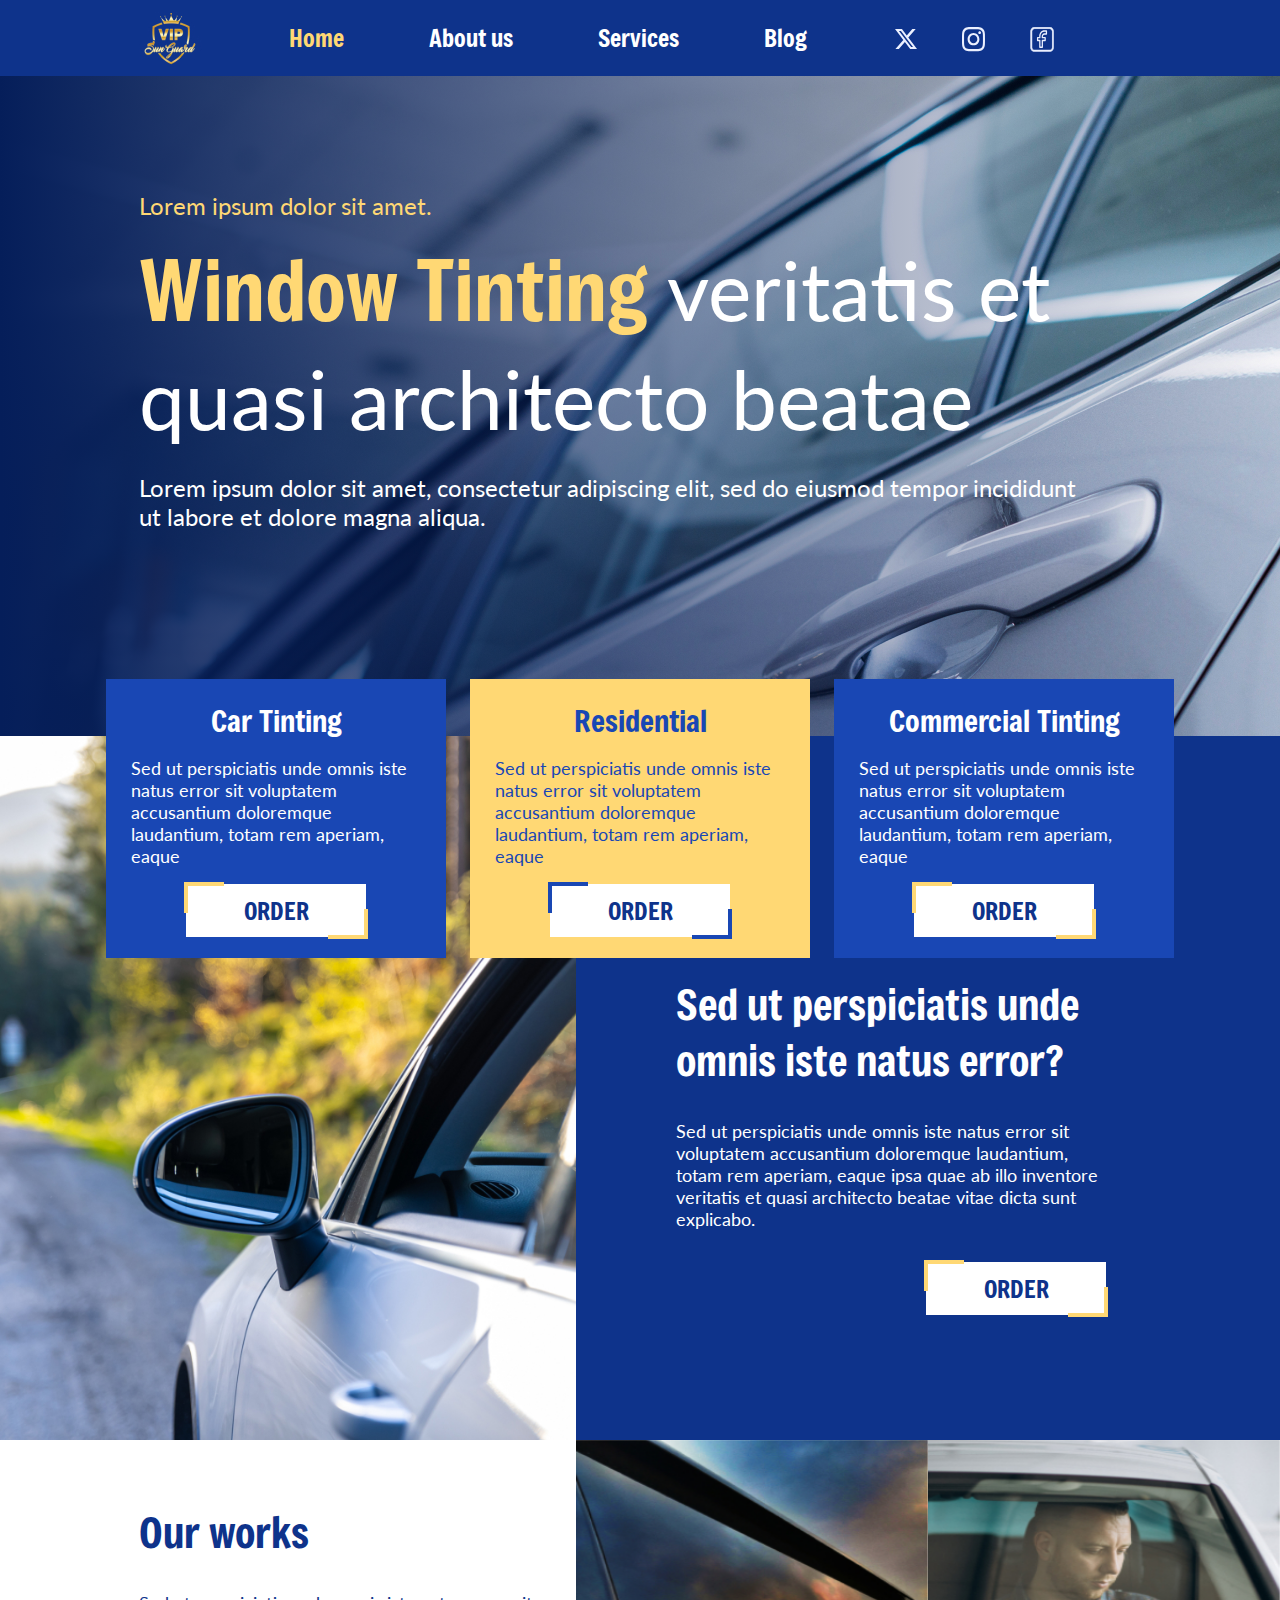
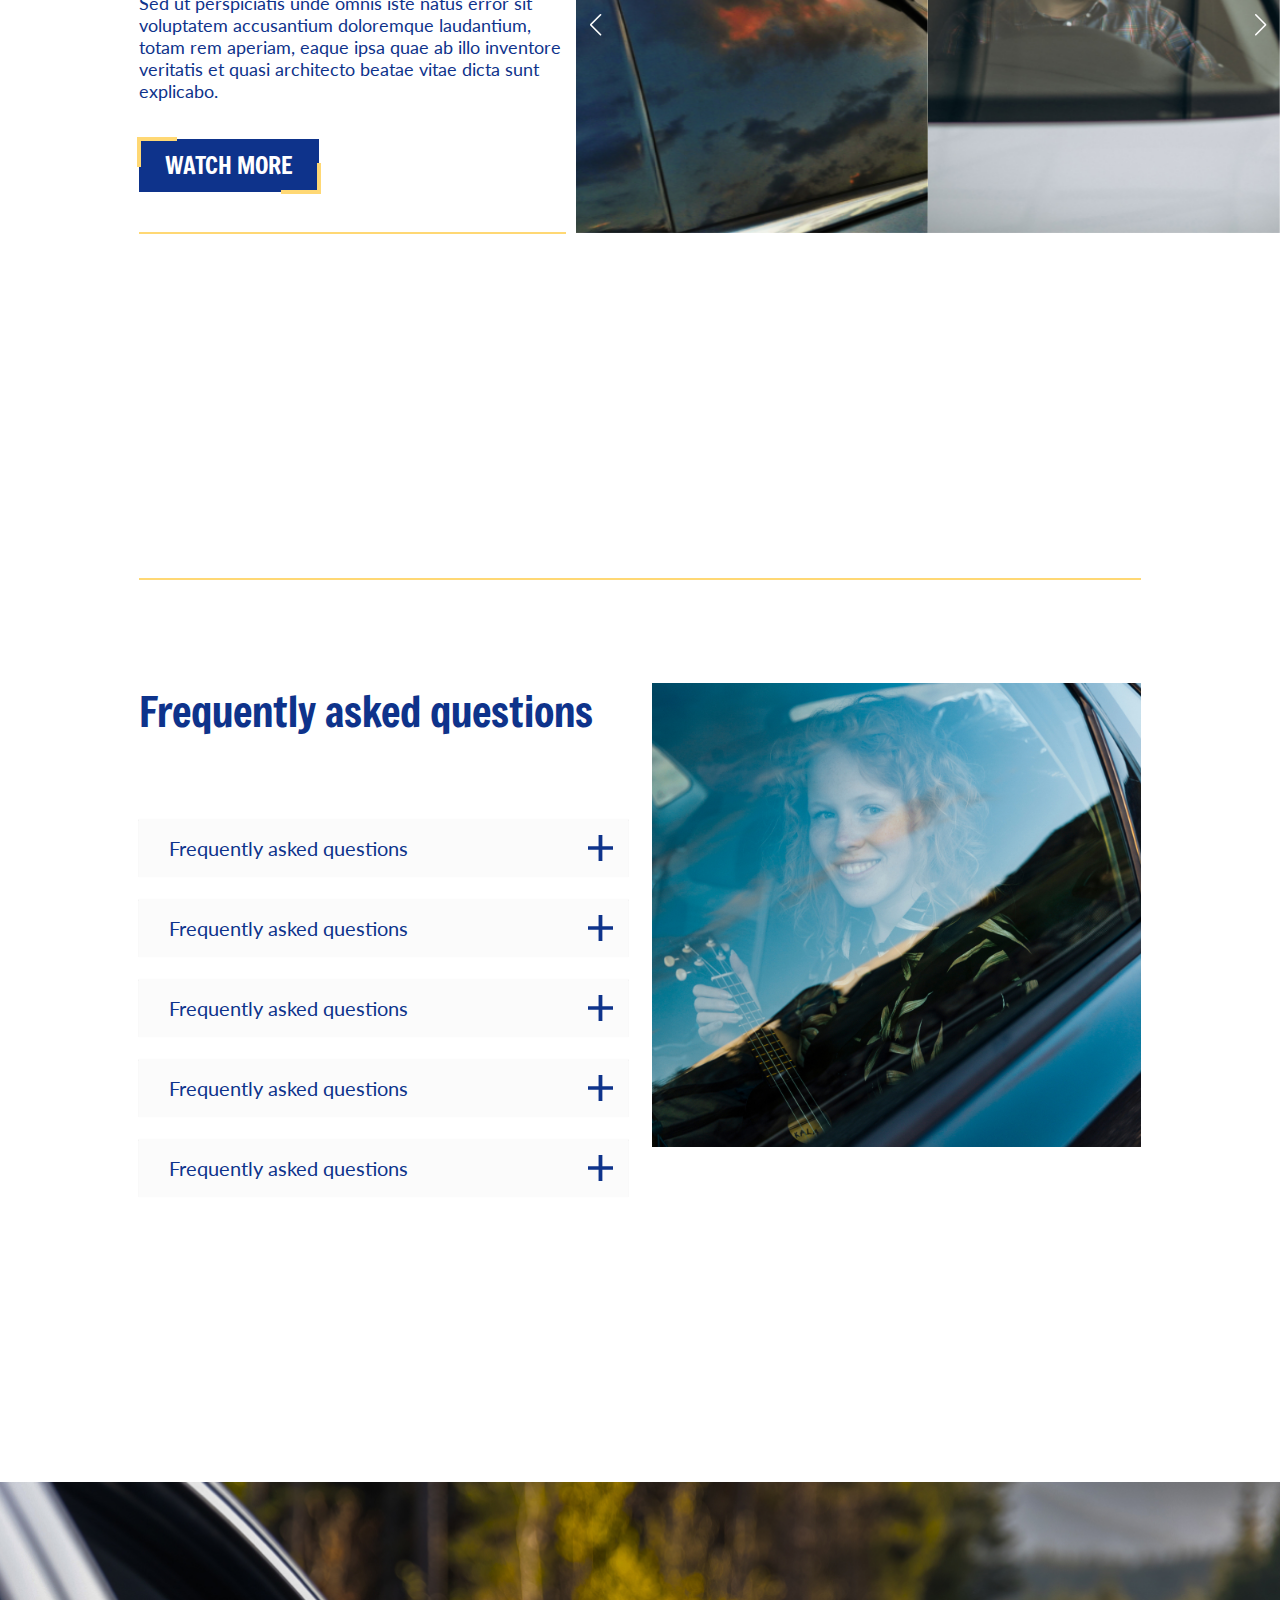
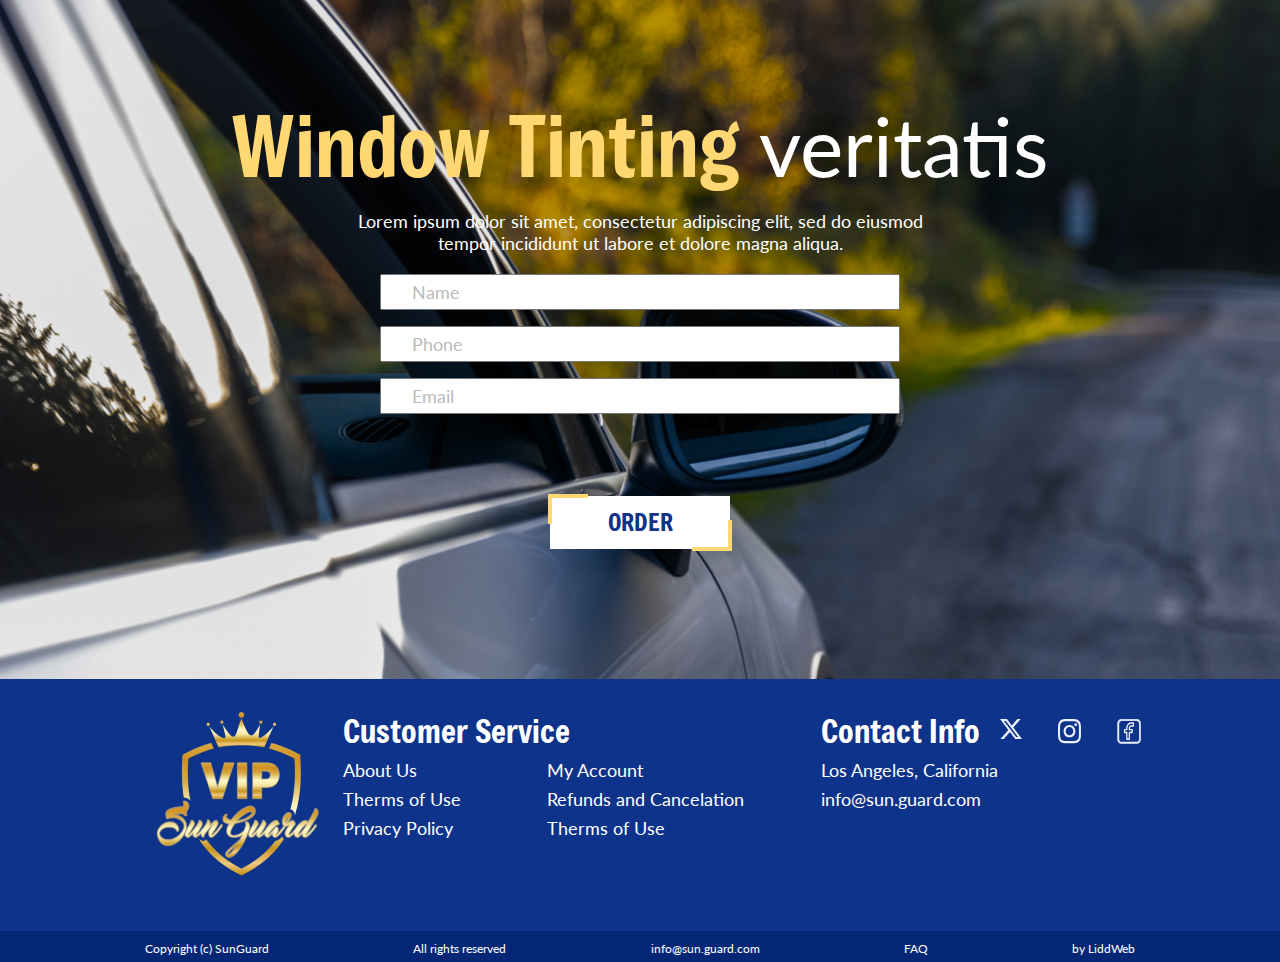
==== commit 0c7dbf18: "update faq icon animation" ====
--- a/index.html
+++ b/index.html
@@ -276,7 +276,7 @@
                                             fill="#0E338B" />
                                     </svg>
                                     <svg class="minus-icon" xmlns="http://www.w3.org/2000/svg" width="25" height="4"
-                                        viewBox="0 0 25 4" fill="none" style="display: none;">
+                                        viewBox="0 0 25 4" fill="none">
                                         <path d="M25 0.230957H14.3789H0V3.76927H14.3789H25V0.230957Z" fill="#0E338B" />
                                     </svg>
                                 </span>
@@ -298,7 +298,7 @@
                                             fill="#0E338B" />
                                     </svg>
                                     <svg class="minus-icon" xmlns="http://www.w3.org/2000/svg" width="25" height="4"
-                                        viewBox="0 0 25 4" fill="none" style="display: none;">
+                                        viewBox="0 0 25 4" fill="none">
                                         <path d="M25 0.230957H14.3789H0V3.76927H14.3789H25V0.230957Z" fill="#0E338B" />
                                     </svg>
                                 </span>
@@ -320,7 +320,7 @@
                                             fill="#0E338B" />
                                     </svg>
                                     <svg class="minus-icon" xmlns="http://www.w3.org/2000/svg" width="25" height="4"
-                                        viewBox="0 0 25 4" fill="none" style="display: none;">
+                                        viewBox="0 0 25 4" fill="none">
                                         <path d="M25 0.230957H14.3789H0V3.76927H14.3789H25V0.230957Z" fill="#0E338B" />
                                     </svg>
                                 </span>
@@ -344,7 +344,7 @@
                                             fill="#0E338B" />
                                     </svg>
                                     <svg class="minus-icon" xmlns="http://www.w3.org/2000/svg" width="25" height="4"
-                                        viewBox="0 0 25 4" fill="none" style="display: none;">
+                                        viewBox="0 0 25 4" fill="none">
                                         <path d="M25 0.230957H14.3789H0V3.76927H14.3789H25V0.230957Z" fill="#0E338B" />
                                     </svg>
                                 </span>
@@ -368,7 +368,7 @@
                                             fill="#0E338B" />
                                     </svg>
                                     <svg class="minus-icon" xmlns="http://www.w3.org/2000/svg" width="25" height="4"
-                                        viewBox="0 0 25 4" fill="none" style="display: none;">
+                                        viewBox="0 0 25 4" fill="none">
                                         <path d="M25 0.230957H14.3789H0V3.76927H14.3789H25V0.230957Z" fill="#0E338B" />
                                     </svg>
                                 </span>
--- a/css/style.css
+++ b/css/style.css
@@ -400,6 +400,46 @@
   position: relative;
 }
 
+.order__btn::before {
+  content: "";
+  position: absolute;
+  top: -2px;
+  left: -2px;
+  width: 20%;
+  height: 50%;
+  border-top: 4px solid #ffd874;
+  border-left: 4px solid #ffd874;
+  transition: var(--trans), width 0.5s, height 0.5s;
+}
+
+.order__btn::after {
+  content: "";
+  position: absolute;
+  bottom: -2px;
+  right: -2px;
+  width: 20%;
+  height: 50%;
+  border-bottom: 4px solid #ffd874;
+  border-right: 4px solid #ffd874;
+  transition: var(--trans), width 0.5s, height 0.5s;
+}
+
+.order__btn:hover::before,
+.order__btn:hover::after {
+  width: 100%;
+  height: 100%;
+}
+
+.serv__card_list .serv__card_item:nth-child(2) a::before {
+  border-top: 4px solid #1947b4;
+  border-left: 4px solid #1947b4;
+}
+
+.serv__card_list .serv__card_item:nth-child(2) a::after {
+  border-bottom: 4px solid #1947b4;
+  border-right: 4px solid #1947b4;
+}
+
 @media (max-width: 1370px) {
   .services__section .container {
     padding-left: 100px;
@@ -438,6 +478,33 @@
   position: absolute;
   bottom: 42px;
 }
+.container1 a::before {
+  content: "";
+  position: absolute;
+  top: -2px;
+  left: -2px;
+  width: 20%;
+  height: 50%;
+  border-top: 4px solid #ffd874;
+  border-left: 4px solid #ffd874;
+  transition: var(--trans), width 0.5s, height 0.5s;
+}
+.container1 a::after {
+  content: "";
+  position: absolute;
+  bottom: -2px;
+  right: -2px;
+  width: 20%;
+  height: 50%;
+  border-bottom: 4px solid #ffd874;
+  border-right: 4px solid #ffd874;
+  transition: var(--trans), width 0.5s, height 0.5s;
+}
+.container1 a:hover::before,
+.container1 a:hover::after {
+  width: 100%;
+  height: 100%;
+}
 
 .our_work__cont {
   display: flex;
@@ -562,6 +629,7 @@
   font-style: normal;
   font-weight: 400;
   line-height: normal;
+  position: relative;
 }
 
 .toggle-icon {
@@ -609,17 +677,6 @@
   gap: 27px;
 }
 
-@media (max-width: 1377px) {
-  .faq__title {
-    margin-bottom: 80px;
-  }
-  .faq__list {
-    gap: 22px;
-  }
-  .faq__question {
-    font-size: 20px;
-  }
-}
 .faq__answer {
   background: #fbfbfb;
   box-shadow: 0px 0.25px 1px 0px rgba(0, 0, 0, 0.2), 0px 0.25px 1px 0px rgba(0, 0, 0, 0.1);
@@ -630,6 +687,60 @@
   font-weight: 400;
   line-height: normal;
   padding: 24px 30px;
+}
+
+@keyframes rotate-in {
+  0% {
+    transform: rotate(-90deg);
+    opacity: 0;
+  }
+  100% {
+    transform: rotate(0);
+    opacity: 1;
+  }
+}
+@keyframes rotate-out {
+  0% {
+    transform: rotate(0);
+    opacity: 1;
+  }
+  100% {
+    transform: rotate(90deg);
+    opacity: 0;
+  }
+}
+.rotate-in {
+  animation: rotate-in 0.5s forwards;
+}
+
+.rotate-out {
+  animation: rotate-out 53s forwards;
+}
+
+.plus-icon,
+.minus-icon {
+  transition: opacity 0.5s, transform 0.5s;
+  position: absolute;
+  right: 15px;
+}
+
+.plus-icon {
+  opacity: 1;
+}
+
+.minus-icon {
+  opacity: 0;
+  transform: rotate(90deg);
+}
+
+.faq__item.active .plus-icon {
+  opacity: 0;
+  transform: rotate(-90deg);
+}
+
+.faq__item.active .minus-icon {
+  opacity: 1;
+  transform: rotate(0);
 }
 
 .order__section {
@@ -1319,6 +1430,17 @@
   line-height: normal;
 }
 
+@media (max-width: 1377px) {
+  .faq__title {
+    margin-bottom: 80px;
+  }
+  .faq__list {
+    gap: 22px;
+  }
+  .faq__question {
+    font-size: 20px;
+  }
+}
 @media (max-width: 1273px) {
   .f__right {
     padding-left: 20px;
@@ -1444,10 +1566,12 @@
   .faq__section {
     padding-bottom: 60px;
   }
+  .order__section_card {
+    position: relative;
+    top: 45px;
+  }
   .order__list {
-    position: relative;
     flex-direction: column;
-    top: 45px;
   }
   .order__section {
     display: flex;
@@ -1544,6 +1668,7 @@
   .hero__section {
     padding-bottom: 300px;
     height: auto;
+    background-position: 60%;
   }
   .about__img_title {
     font-size: 16px;
@@ -1567,6 +1692,10 @@
   }
 }
 @media (max-width: 500px) {
+  .minus-icon,
+  .plus-icon {
+    width: 20px;
+  }
   .hero__container {
     padding-top: 53px;
   }
